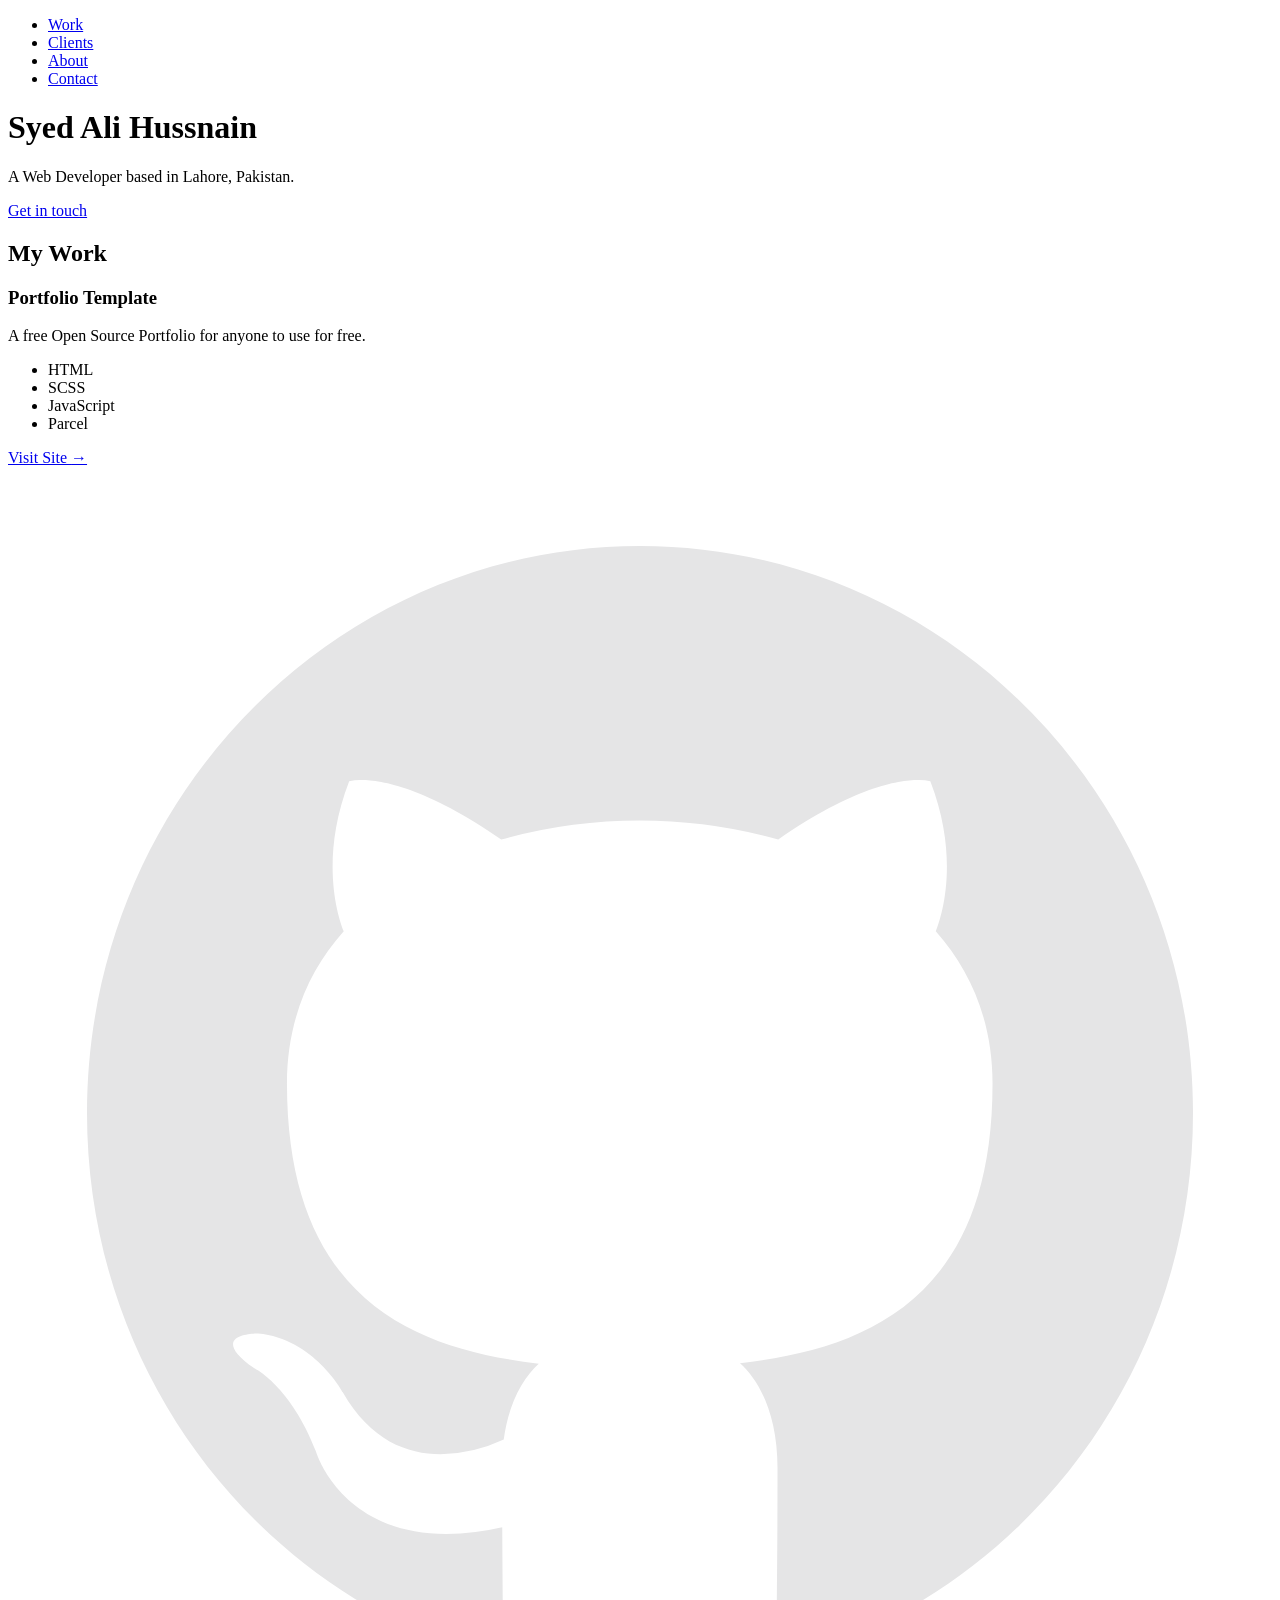
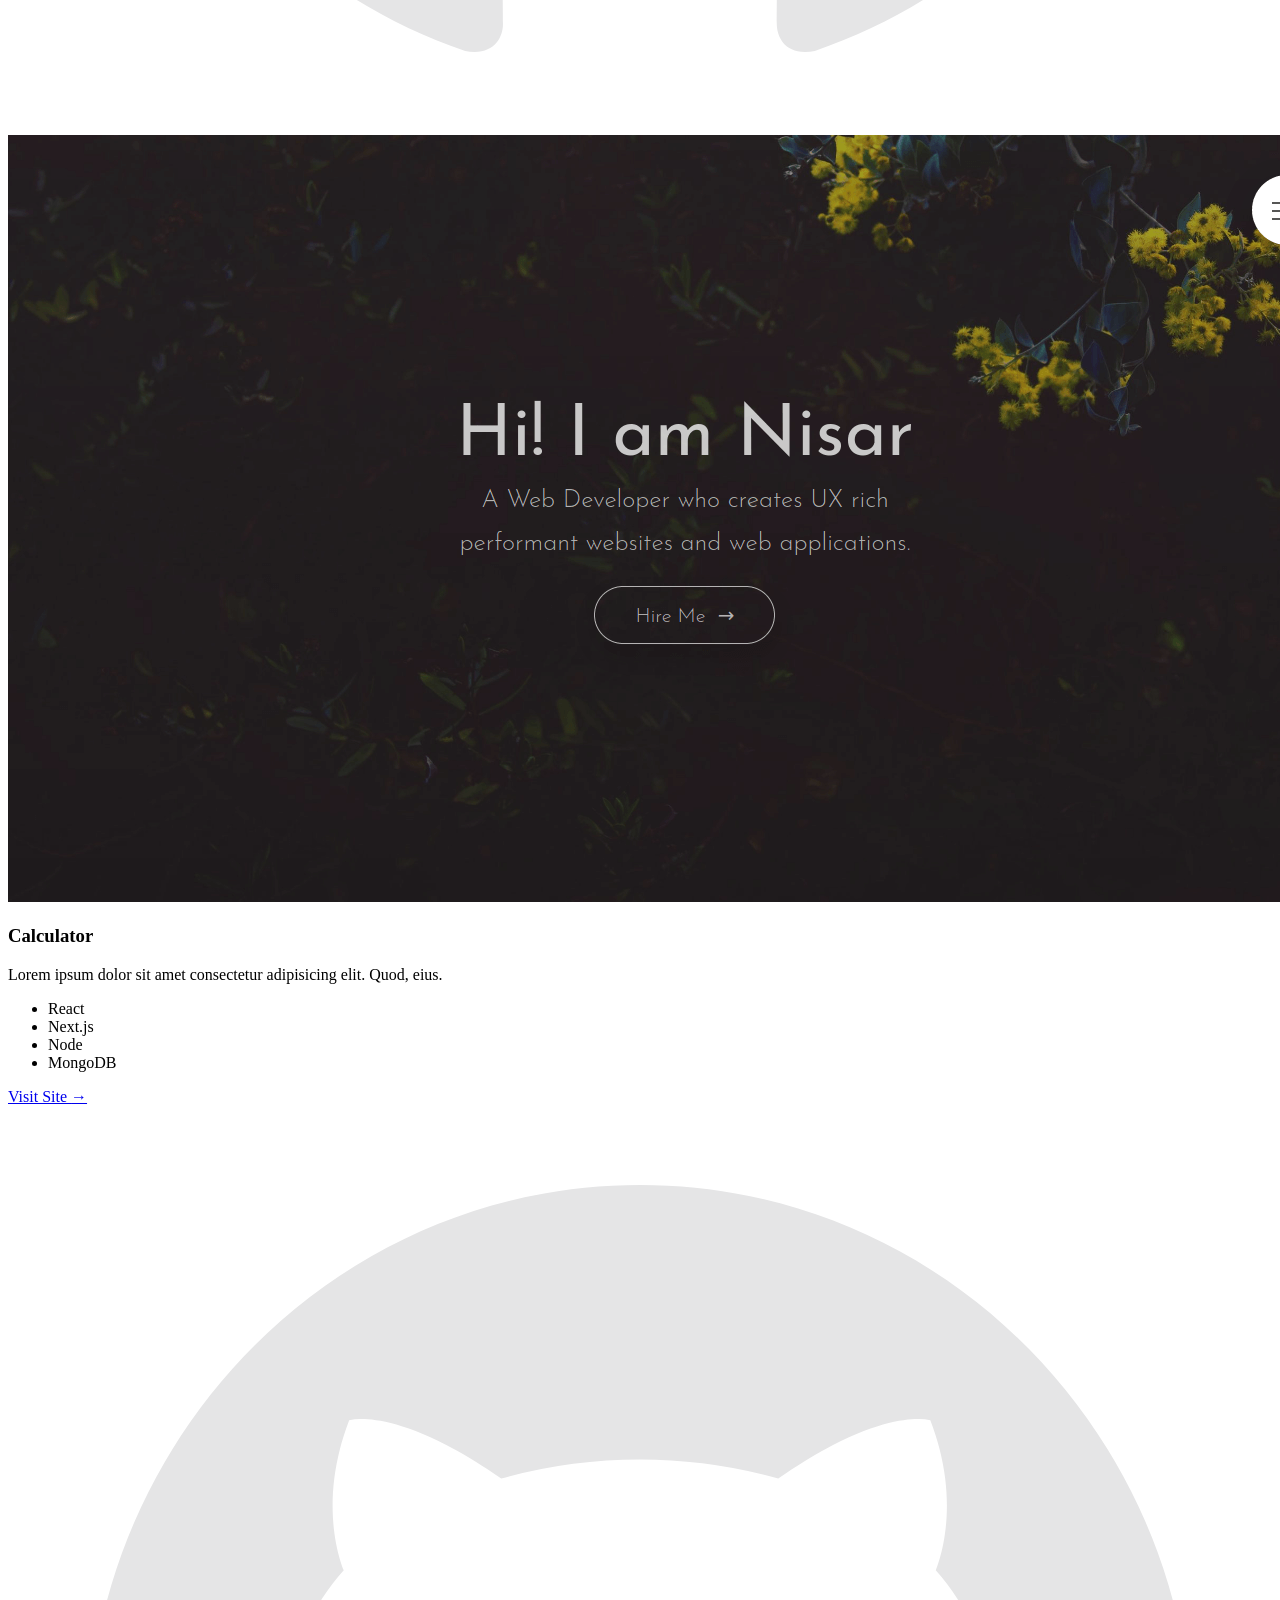
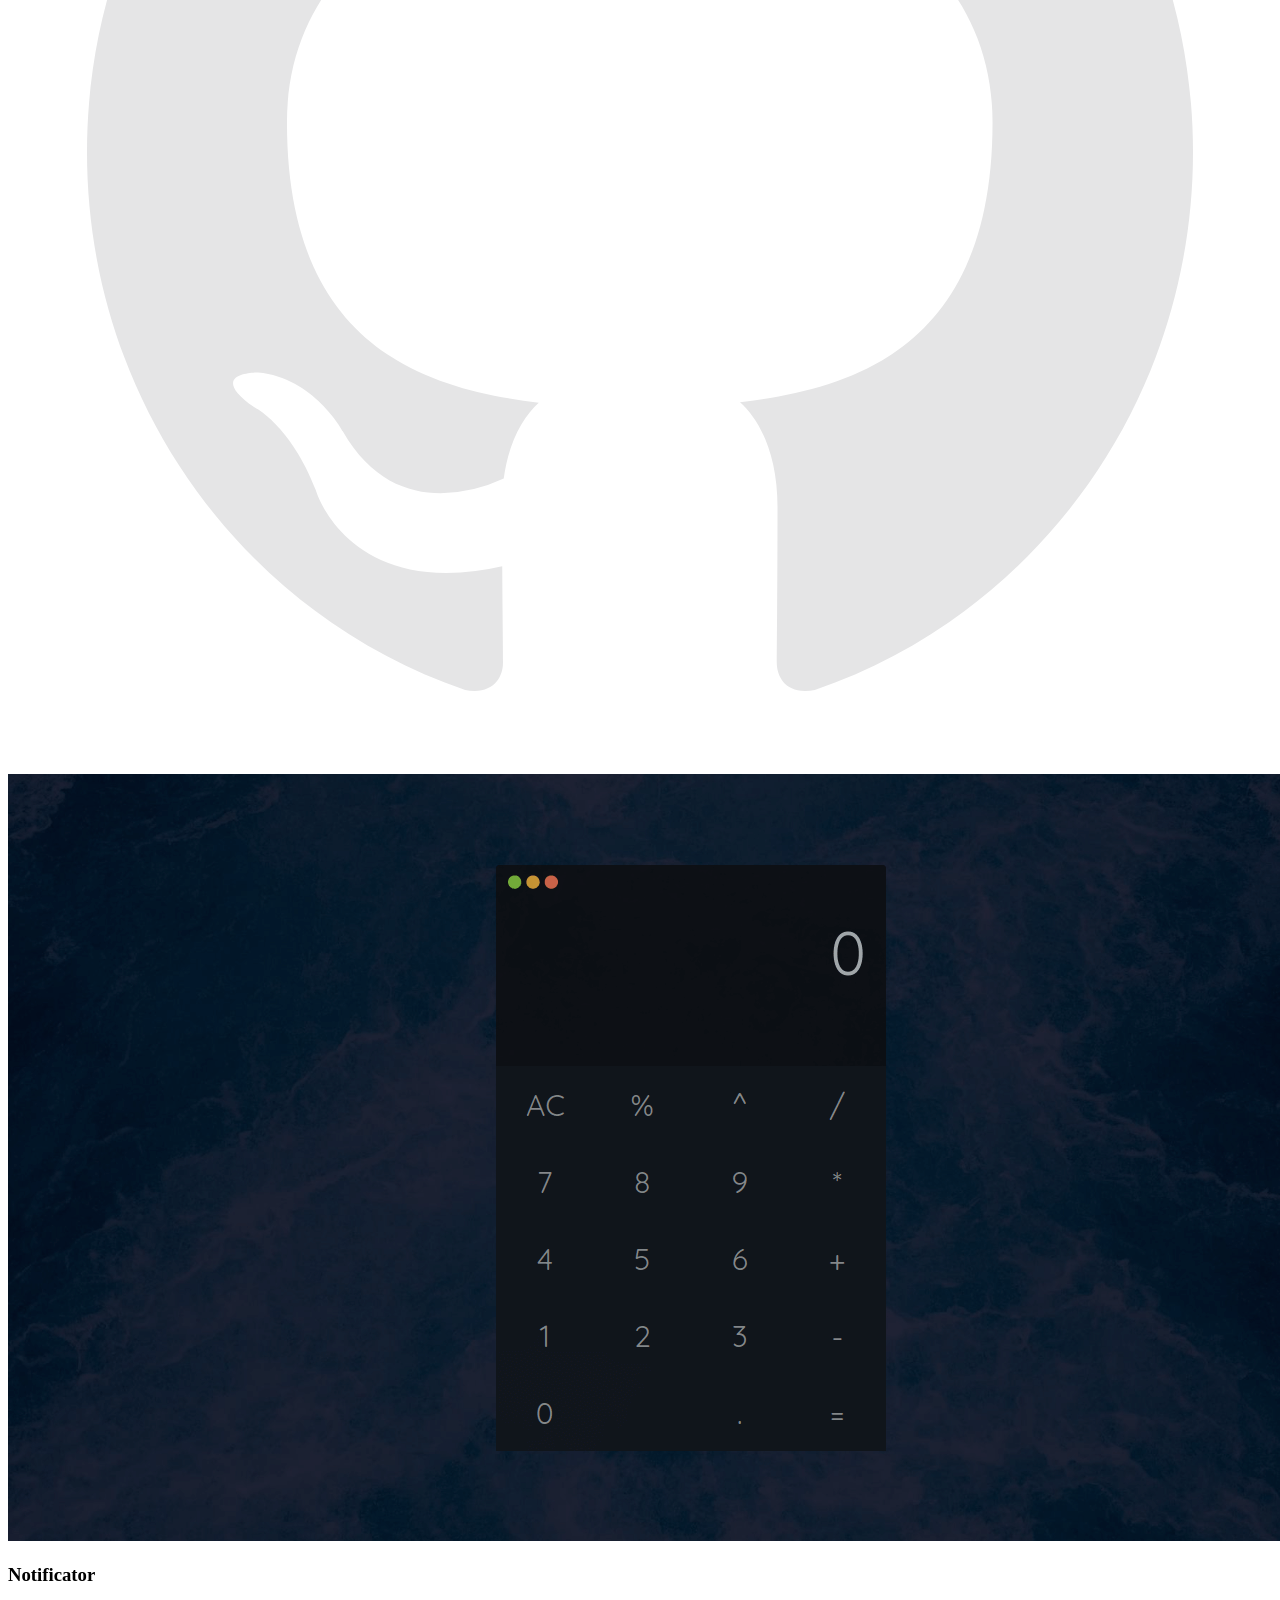
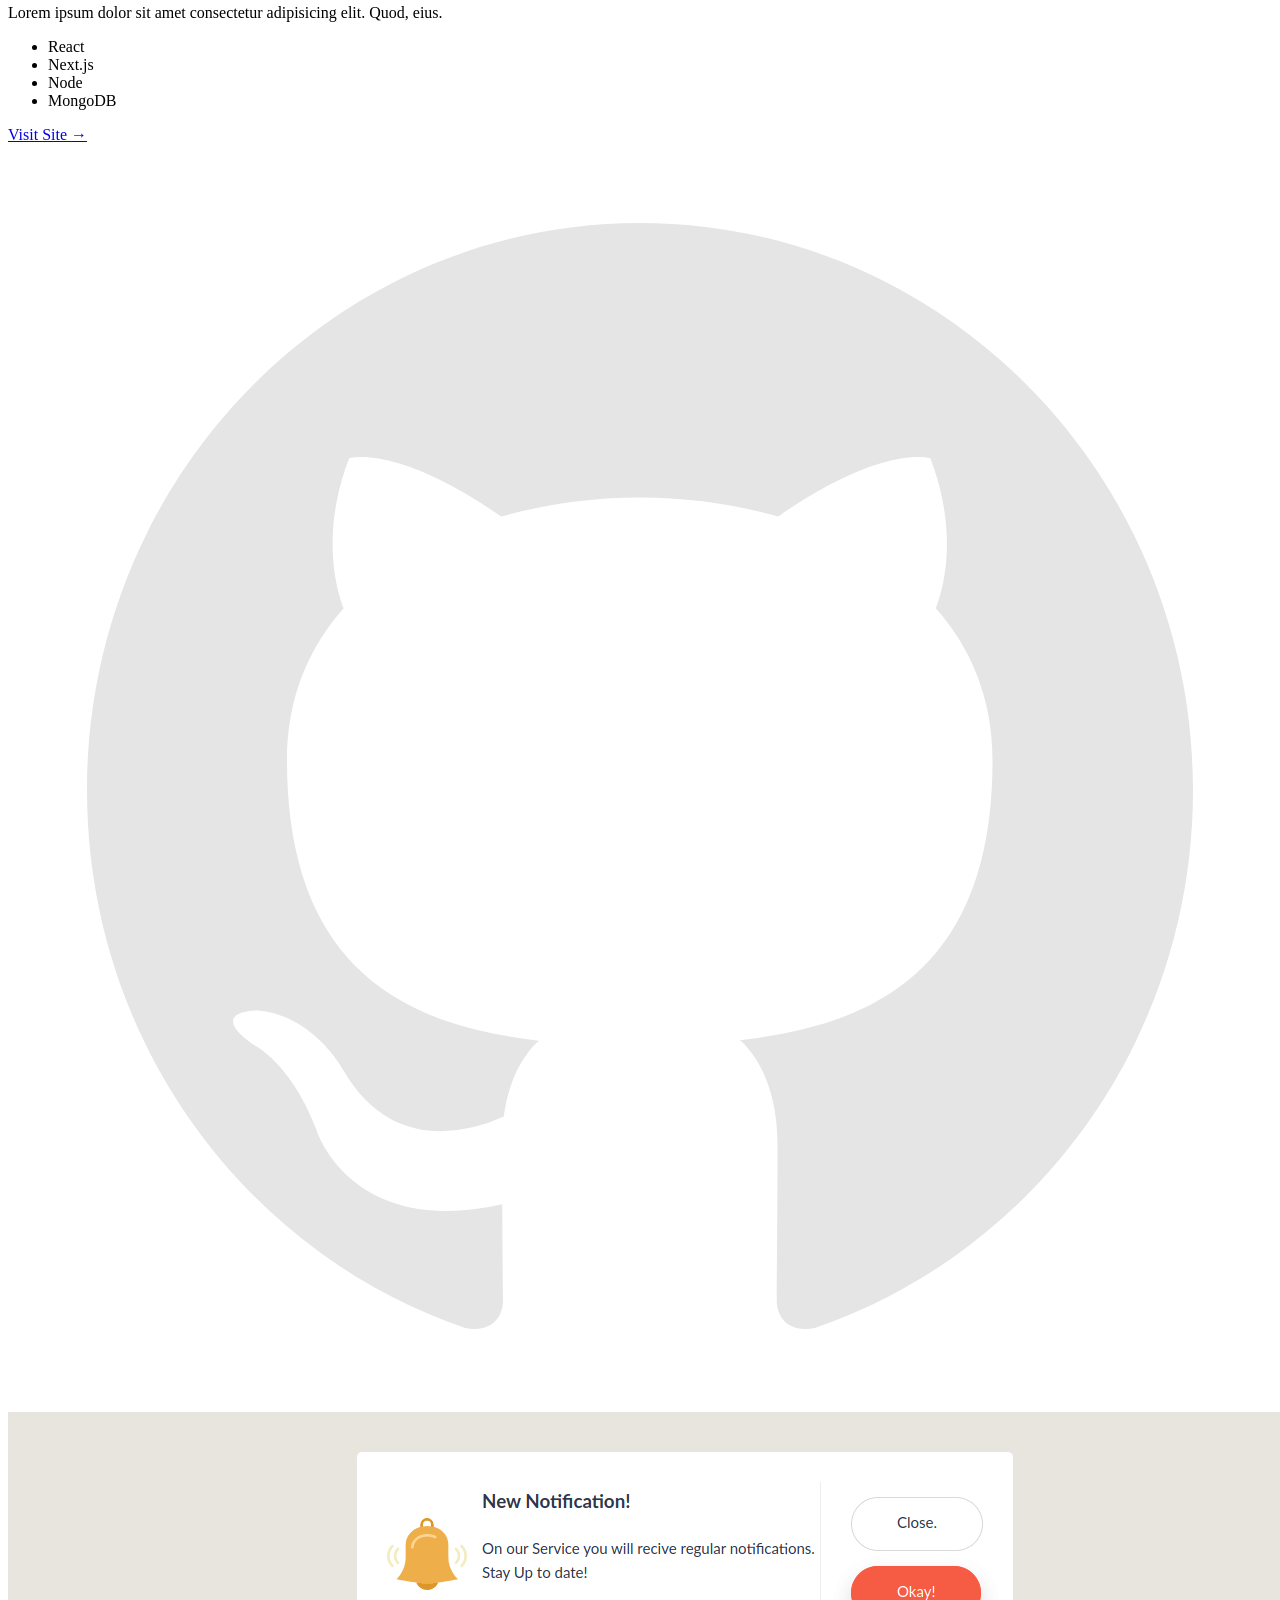
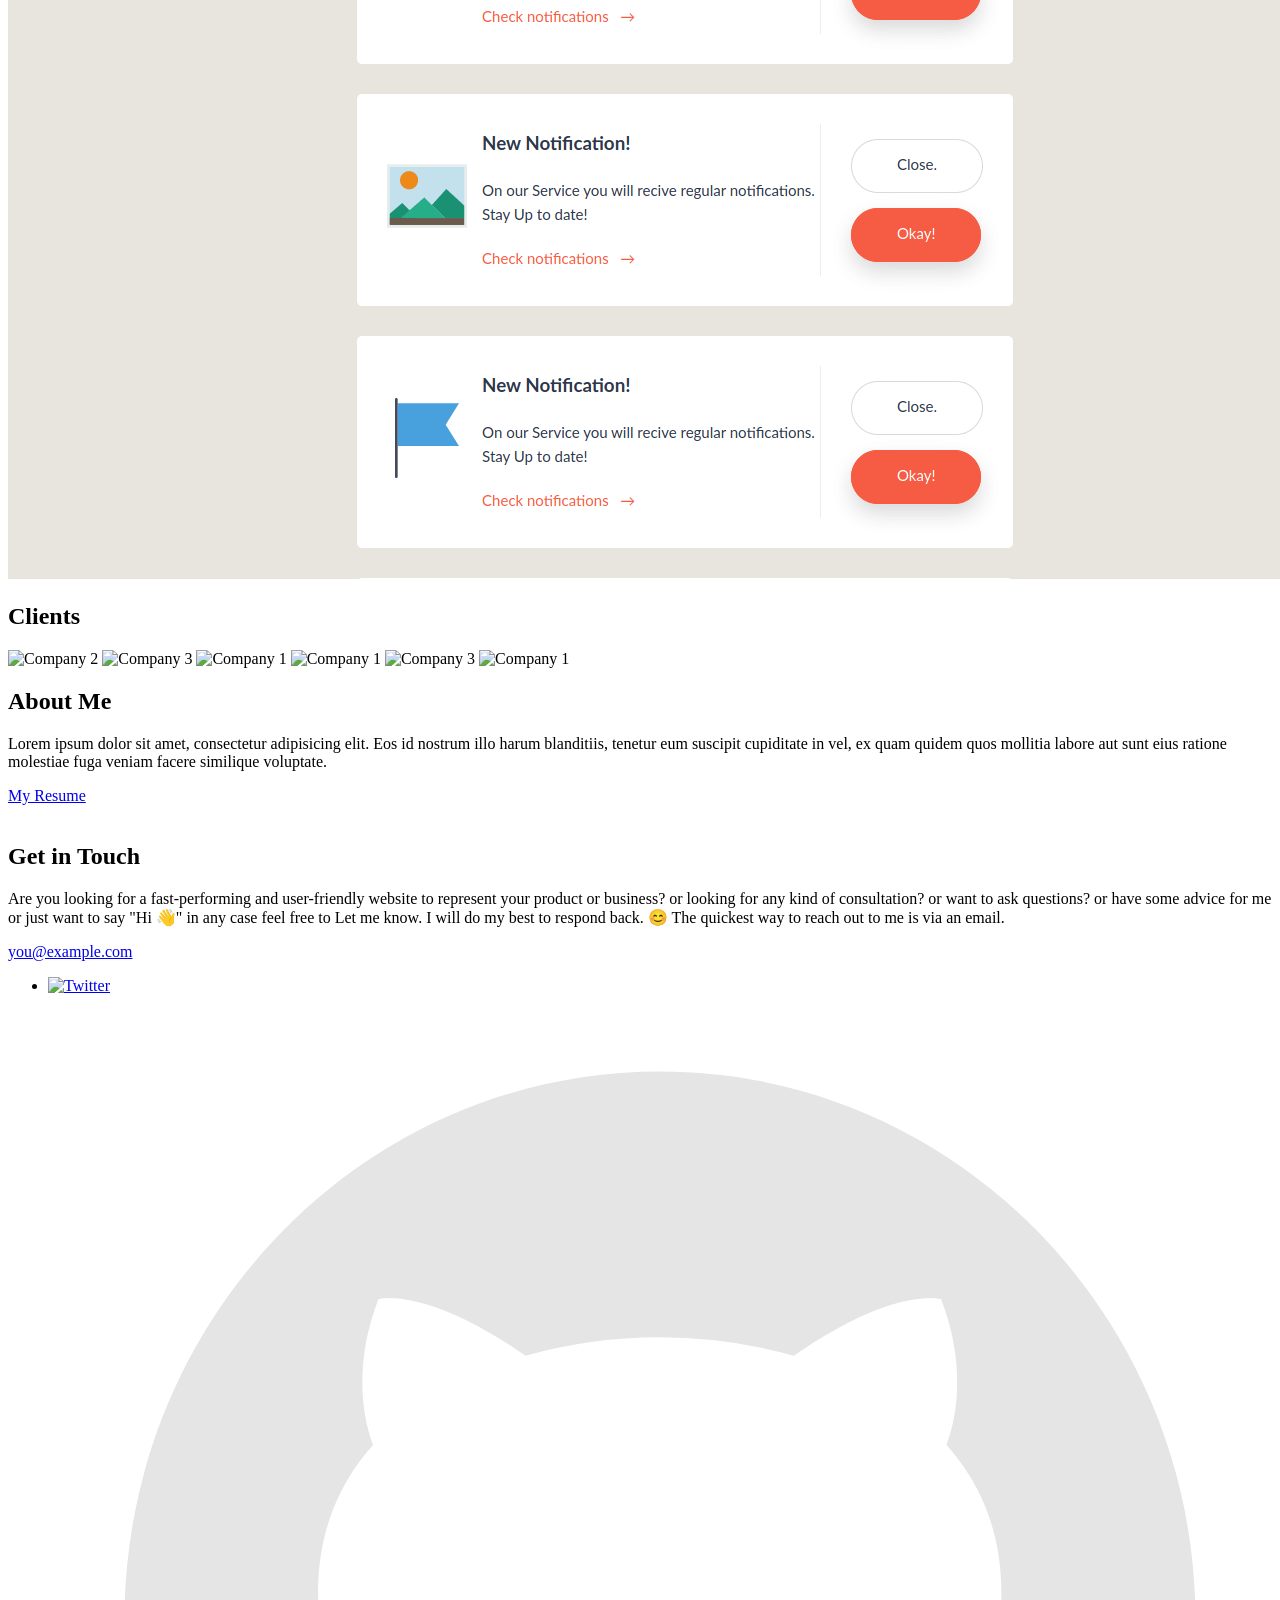
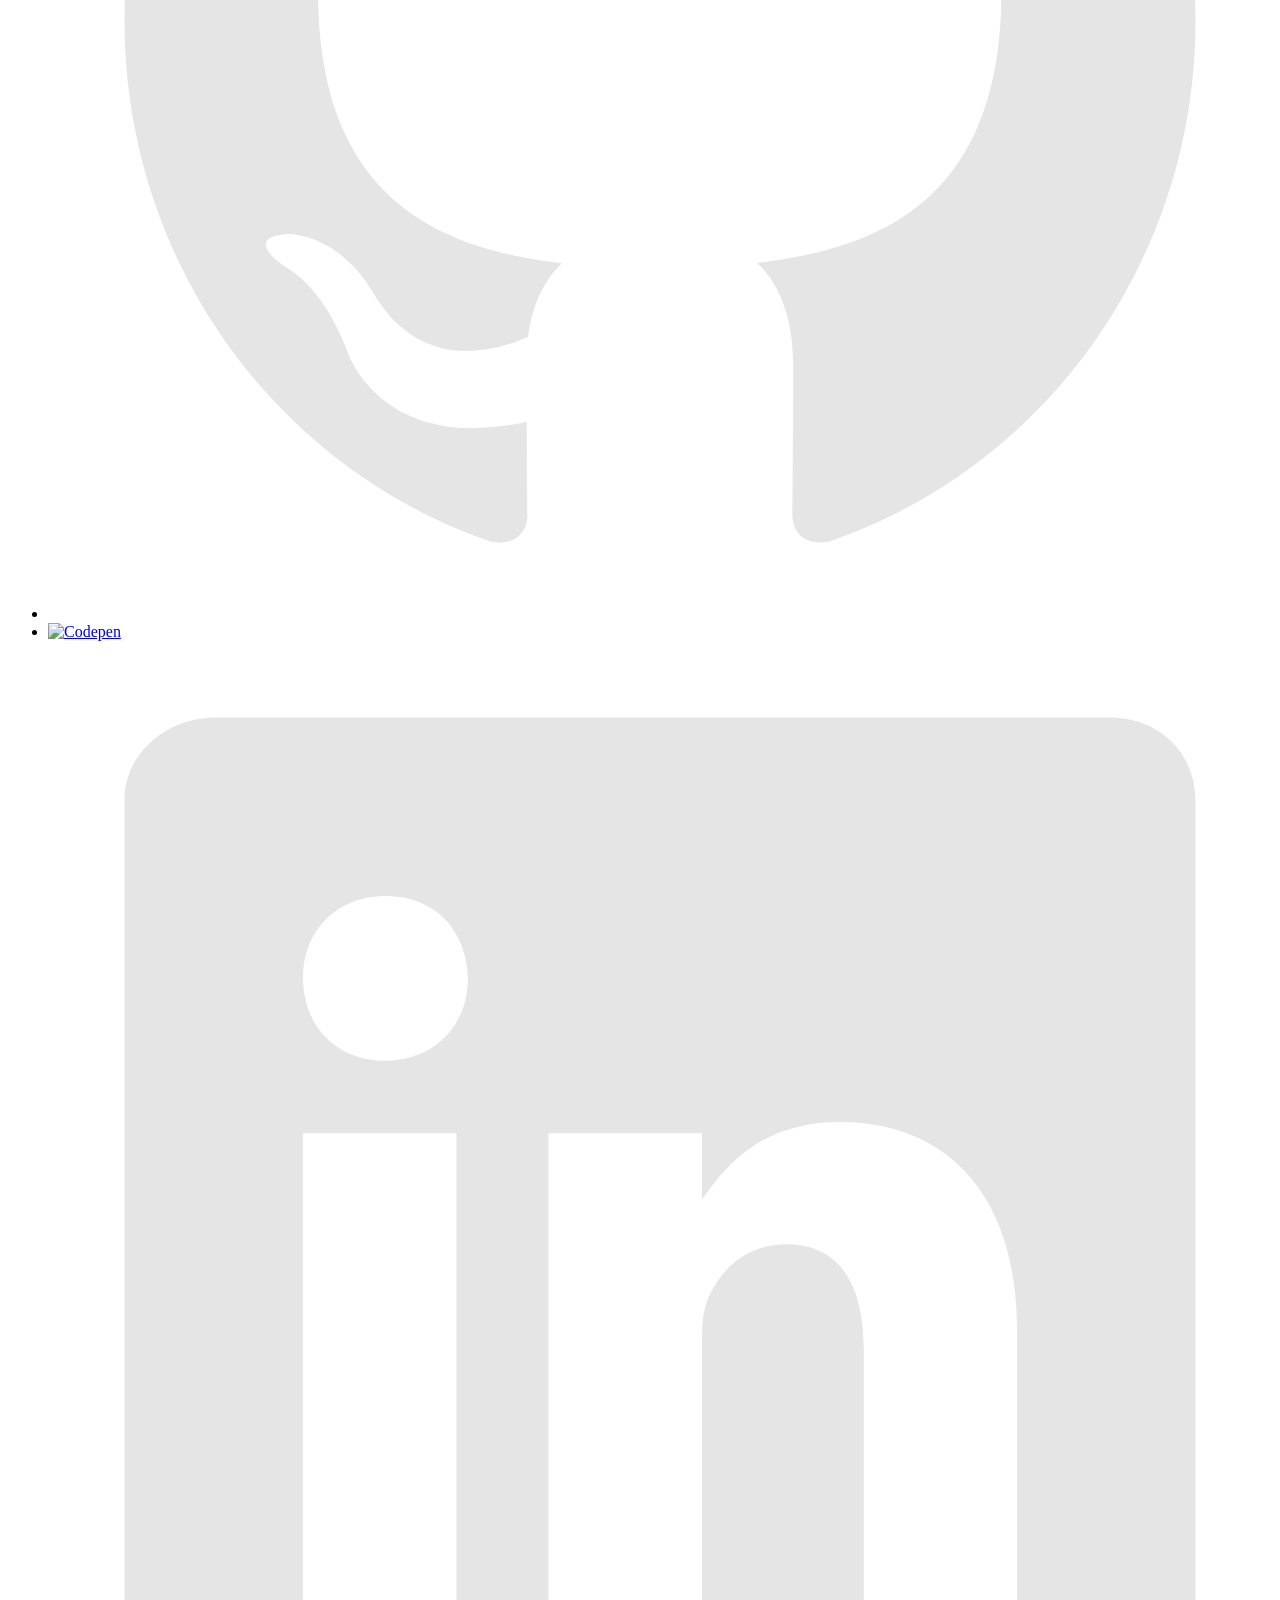
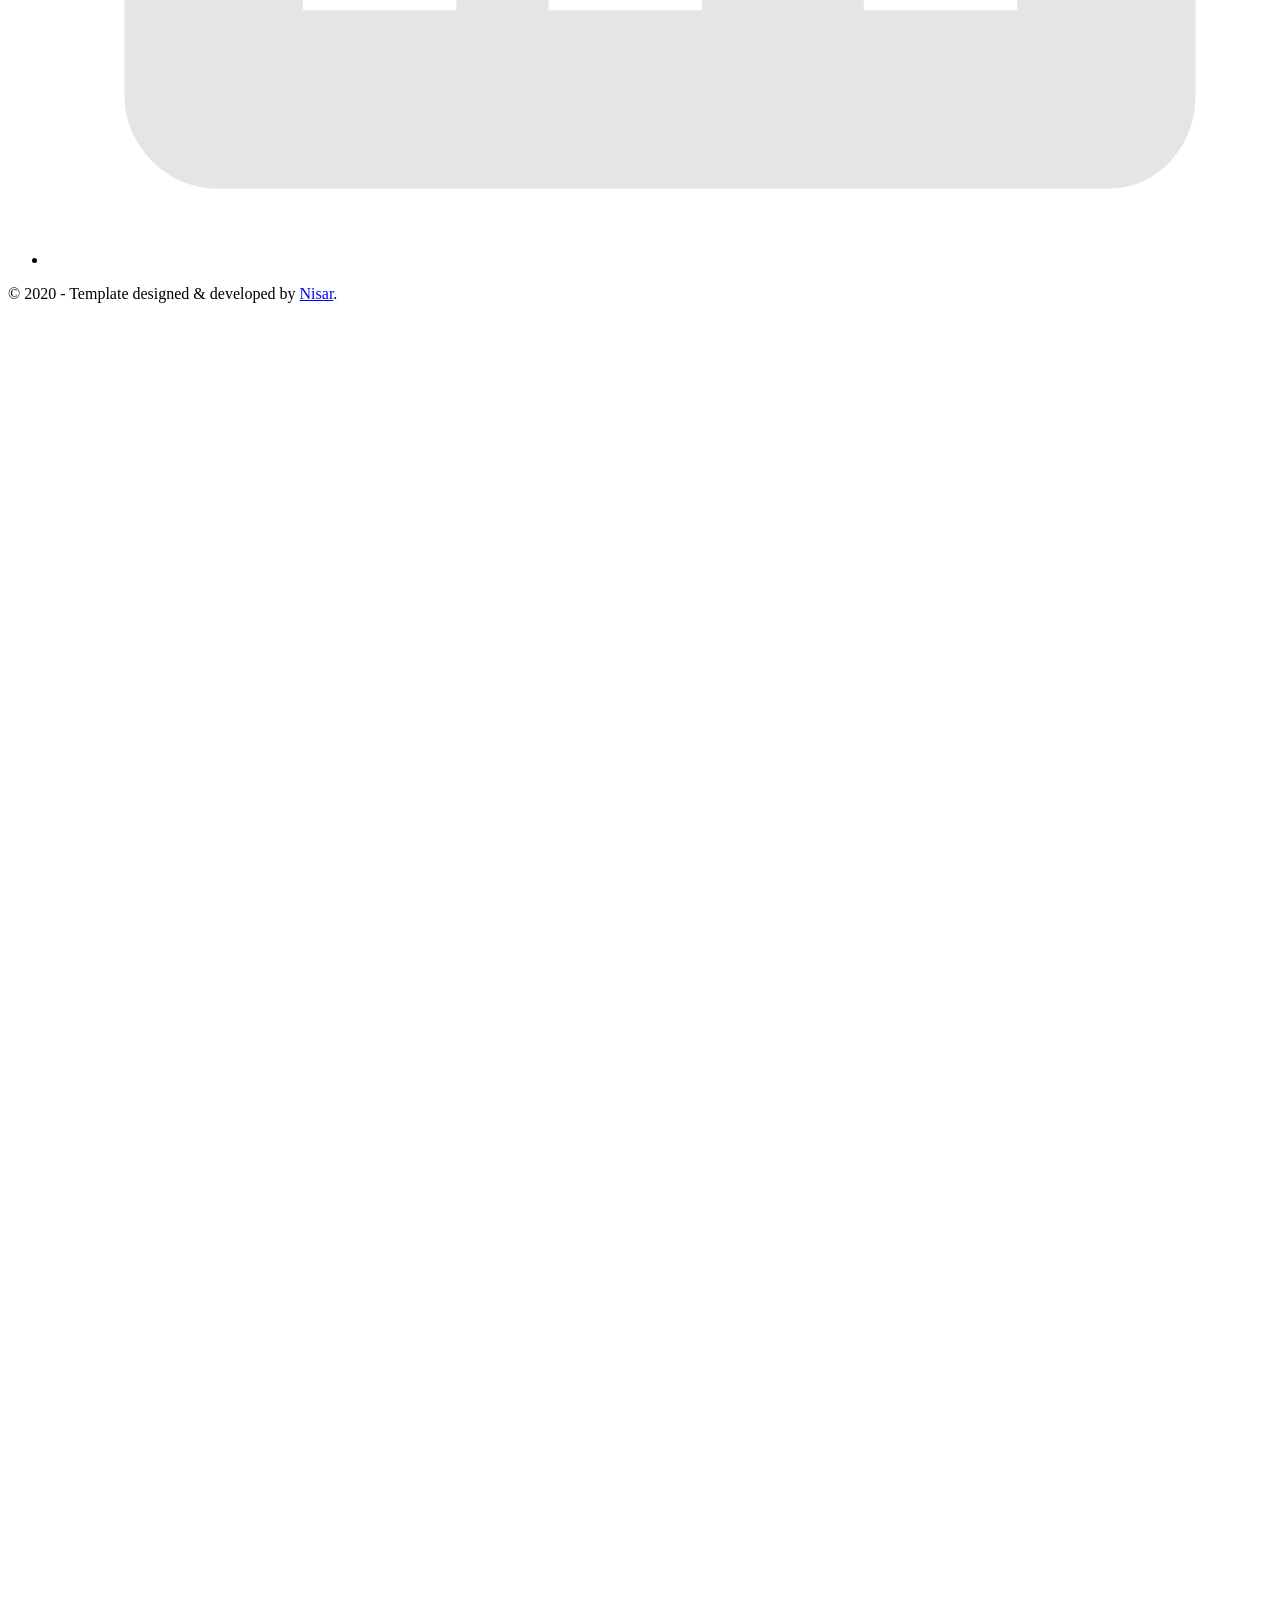
==== index.html @ 73d66eb3 "template" ====
<!-- 
  Hello 😊.

  This template is designed and developed by Nisar Hassan Naqvi
  for anyone to use for free or customize the way they like.

  Github Repo: https://github.com/nisarhassan12/portfolio-template/
  My Website: https://nisar.dev

  For business & inquires, contact me => syednisarhassan12@gmail.com
-->

<!--
  Follow the instructions written in comments to create your stunning portfolio
-->

<!DOCTYPE html>
<html lang="en">

<head>
  <meta charset="UTF-8" />
  <meta name="viewport" content="width=device-width, initial-scale=1.0" />
  <link rel="shortcut icon" type="image/png" href="./images/favicon.png" />

  <!-- Put your site title here -->
  <title>
    Syed Ali Hussnain | A Web Developer based in Lahore, Pakistan.
  </title>

  <meta name="description" content="Add small description of yourslef.">
  <!-- Add some coding keywords below, Ex: (React, CSS etc) -->
  <meta name="keywords" content="Put your name, skills and some coding keywords" />
  <link rel="stylesheet" href="index.css" />
</head>

<body>

  <!-- ***** Header ***** -->

  <header class="header" role="banner" id="top">
    <div class="row">
      <nav class="nav" role="navigation">
        <ul class="nav__items">
          <li class="nav__item"><a href="#work" class="nav__link">Work</a></li>
          <li class="nav__item"><a href="#clients" class="nav__link">Clients</a></li>
          <li class="nav__item">
            <a href="#about" class="nav__link">About</a>
          </li>
          <li class="nav__item">
            <a href="#contact" class="nav__link">Contact</a>
          </li>
        </ul>
      </nav>
    </div>
    <div class="header__text-box row">
      <div class="header__text">
        <h1 class="heading-primary">
          <!-- Replace the following name with your name -->
          <span>Syed Ali Hussnain</span>
        </h1>
        <!-- Put a small paragraph about yourself -->
        <p>A Web Developer based in Lahore, Pakistan.</p>
        <a href="#contact" class="btn btn--pink">Get in touch</a>
      </div>
    </div>
  </header>

  <main role="main">

    <!-- ***** Work ***** -->

    <section class="work" id="work">
      <div class="row">
        <h2>My Work</h2>
        <div class="work__boxes">

          <!-- Each div with the work__box class is a project. -->

          <div class="work__box">
            <div class="work__text">
              <h3>Portfolio Template</h3>
              <p>
                A free Open Source Portfolio for anyone to use for free.
              </p>
              <ul class="work__list">
                <li>HTML</li>
                <li>SCSS</li>
                <li>JavaScript</li>
                <li>Parcel</li>
              </ul>

              <div class="work__links">
                <a href="https://nisar.surge.sh" target="_blank" class="link__text">
                  Visit Site <span>&rarr;</span>
                </a>
                <a href="https://github.com/nisarhassan12/portfolio" title="View Source Code" target="_blank">
                  <img src="./images/github.svg" class="work__code" alt="GitHub">
                </a>
              </div>
            </div>
            <div class="work__image-box">
              <img src="./images/project-1.png" class="work__image" alt="Project 1" />
            </div>
          </div>

          <div class="work__box">
            <div class="work__text">
              <h3>Calculator</h3>
              <p>
                Lorem ipsum dolor sit amet consectetur adipisicing elit. Quod,
                eius.
              </p>
              <ul class="work__list">
                <li>React</li>
                <li>Next.js</li>
                <li>Node</li>
                <li>MongoDB</li>
              </ul>

              <div class="work__links">
                <a href="#" class="link__text">
                  Visit Site <span>&rarr;</span>
                </a>
                <a href="#">
                  <img src="./images/github.svg" class="work__code" title="View Source Code" alt="GitHub">
                </a>
              </div>
            </div>
            <div class="work__image-box">
              <img src="./images/project-2.png" class="work__image" alt="Project 1" />
            </div>
          </div>

          <div class="work__box">
            <div class="work__text">
              <h3>Notificator</h3>
              <p>
                Lorem ipsum dolor sit amet consectetur adipisicing elit. Quod,
                eius.
              </p>
              <ul class="work__list">
                <li>React</li>
                <li>Next.js</li>
                <li>Node</li>
                <li>MongoDB</li>
              </ul>

              <div class="work__links">
                <a href="#" class="link__text">
                  Visit Site <span>&rarr;</span>
                </a>
                <a href="#">
                  <img src="./images/github.svg" class="work__code" title="View Source Code" alt="GitHub">
                </a>
              </div>
            </div>
            <div class="work__image-box">
              <img src="./images/project-3.png" class="work__image" alt="Project 3" />
            </div>
          </div>
        </div>
      </div>
    </section>

    <!-- ***** Clients ***** -->

    <section class="client" id="clients">
      <div class="row">
        <h2>Clients</h2>
        <div class="client__logos">
          <!-- Add logos of the clients or companies you'have worked with. -->
          <img src="./images/ronjones.png" class="client__logo" alt="Company 2" />
          <img src="./images/goldengrid.png" class="client__logo" alt="Company 3" />
          <img src="./images/bullseye.png" class="client__logo" alt="Company 1" />
          <img src="./images/mighty-furnitures.png" class="client__logo" alt="Company 1" />
          <img src="./images/fastlane.png" class="client__logo" alt="Company 3" />
          <img src="./images/chippy.png" class="client__logo" alt="Company 1" />
        </div>
      </div>
    </section>

    <!-- ***** About ***** -->

    <section class="about" id="about">
      <div class="row">
        <h2>About Me</h2>
        <div class="about__content">
          <div class="about__text">
            <!-- Replace the below paragraph with info about yourself -->
            <p>
              Lorem ipsum dolor sit amet, consectetur adipisicing elit. Eos id
              nostrum illo harum blanditiis, tenetur eum suscipit cupiditate
              in vel, ex quam quidem quos mollitia labore aut sunt eius
              ratione molestiae fuga veniam facere similique voluptate.
            </p>
            <!-- Provide a link to your resume -->
            <a href="#" class="btn">My Resume</a>
          </div>

          <div class="about__photo-container">
            <!-- Add a nice photo of yourself -->
            <img class="about__photo" src="./images/syed-ali-hussnain.jpg" alt="" />
          </div>
        </div>
      </div>
    </section>
  </main>

  <!-- ***** Contact ***** -->

  <section class="contact" id="contact">
    <div class="row">
      <h2>Get in Touch</h2>
      <div class="contact__info">
        <p>
          Are you looking for a fast-performing and user-friendly website to
          represent your product or business? or looking for any kind of
          consultation? or want to ask questions? or have some advice for me
          or just want to say "Hi 👋" in any case feel free to Let me know. I
          will do my best to respond back. 😊 The quickest way to reach out to
          me is via an email.
        </p>
        <!-- Replace the email with yours -->
        <a href="mailto:you@example.com" class="btn">you@example.com</a>
      </div>
    </div>
  </section>

  <!-- ***** Footer ***** -->

  <footer role="contentinfo" class="footer">
    <div class="row">
      <!-- Update the links to point to your accounts -->
      <ul class="footer__social-links">
        <li class="footer__social-link-item">
          <a href="https://twitter.com/nisarhassan12/" title="Link to Twitter Profile">
            <img src="./images/twitter.svg" class="footer__social-image" alt="Twitter">
          </a>
        </li>
        <li class="footer__social-link-item">
          <a href="https://github.com/nisarhassan12/" title="Link to Github Profile">
            <img src="./images/github.svg" class="footer__social-image" alt="Github">
          </a>
        </li>
        <li class="footer__social-link-item">
          <a href="https://codepen.io/nisar_hassan" title="Link to Codepen Profile">
            <img src="./images/codepen.svg" class="footer__social-image" alt="Codepen">
          </a>
        </li>
        <li class="footer__social-link-item">
          <a href=https://www.linkedin.com/in/nisar-hassan-naqvi-413466199/">
            <img src="./images/linkedin.svg" title="Link to Linkedin Profile" class="footer__social-image" alt="Linkedin">
          </a>
        </li>
      </ul>

      <!-- If you give me some credit by keeping the below paragraph, will be huge for me 😊 Thanks. -->
      <p>
        &copy; 2020 - Template designed & developed by <a href="https://nisar.dev" class="link">Nisar</a>.
      </p>
      <div class="footer__github-buttons">
        <iframe
          src="https://ghbtns.com/github-btn.html?user=nisarhassan12&repo=portfolio-template&type=watch&count=true"
          frameborder="0" scrolling="0" width="170" height="20" title="Watch Portfolio Template on GitHub">
        </iframe>
      </div>
    </div>
  </footer>

  <a href="#top" class="back-to-top" title="Back to Top">
    <img src="./images/arrow-up.svg" alt="Back to Top" class="back-to-top__image"/>
  </a>
  <script src="./index.js"></script>
</body>

</html>
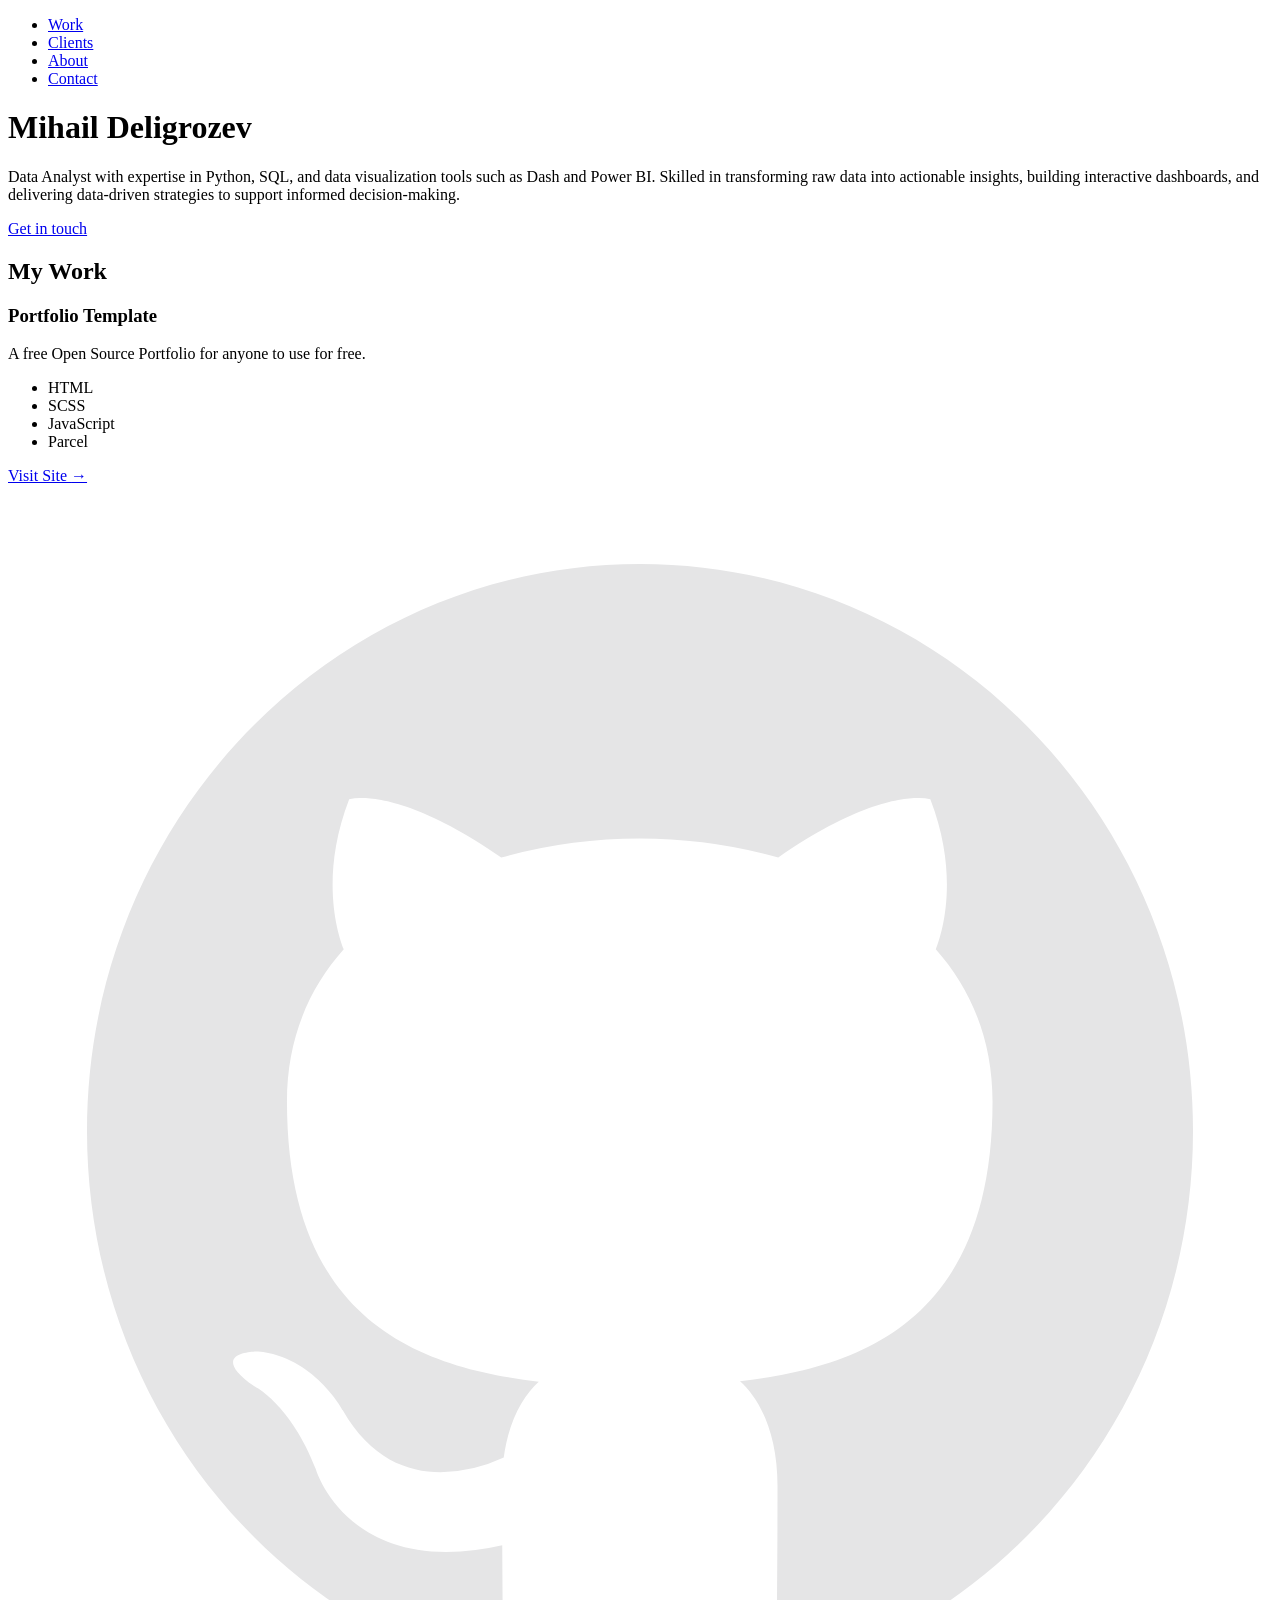
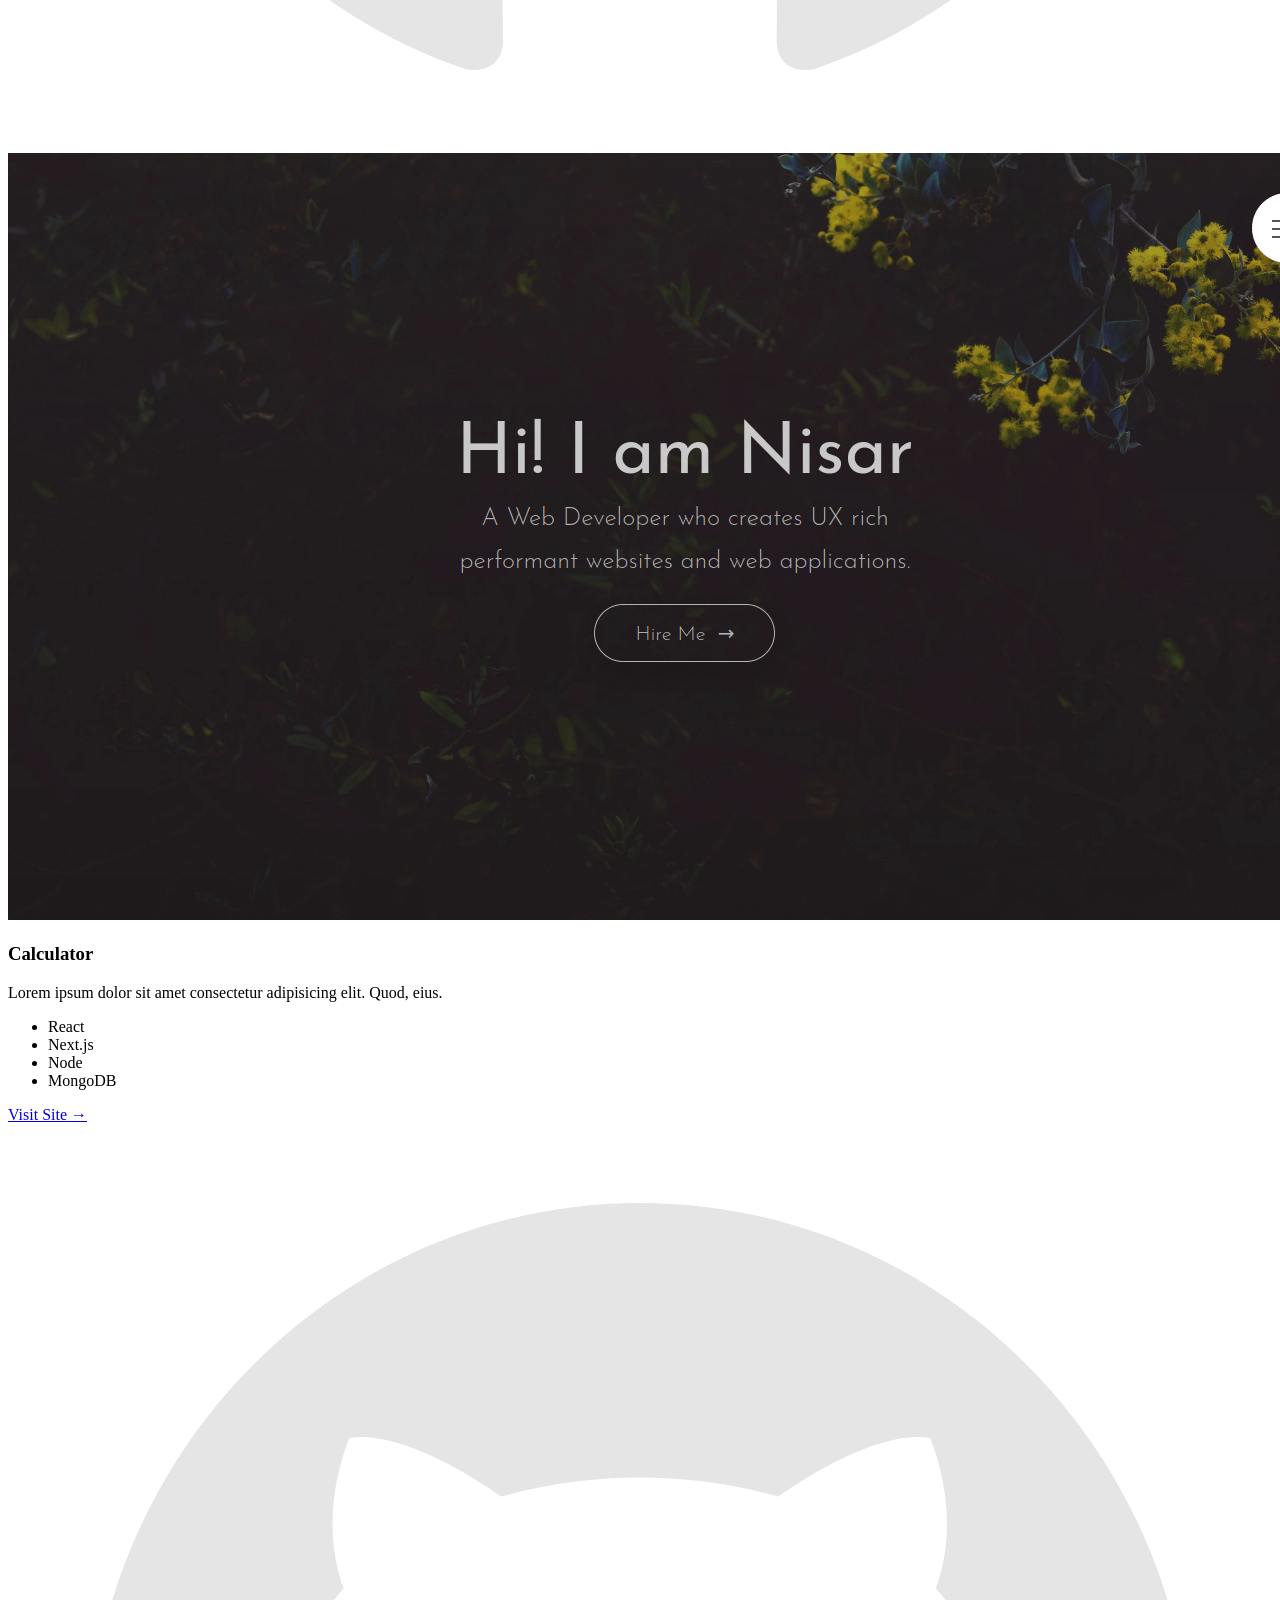
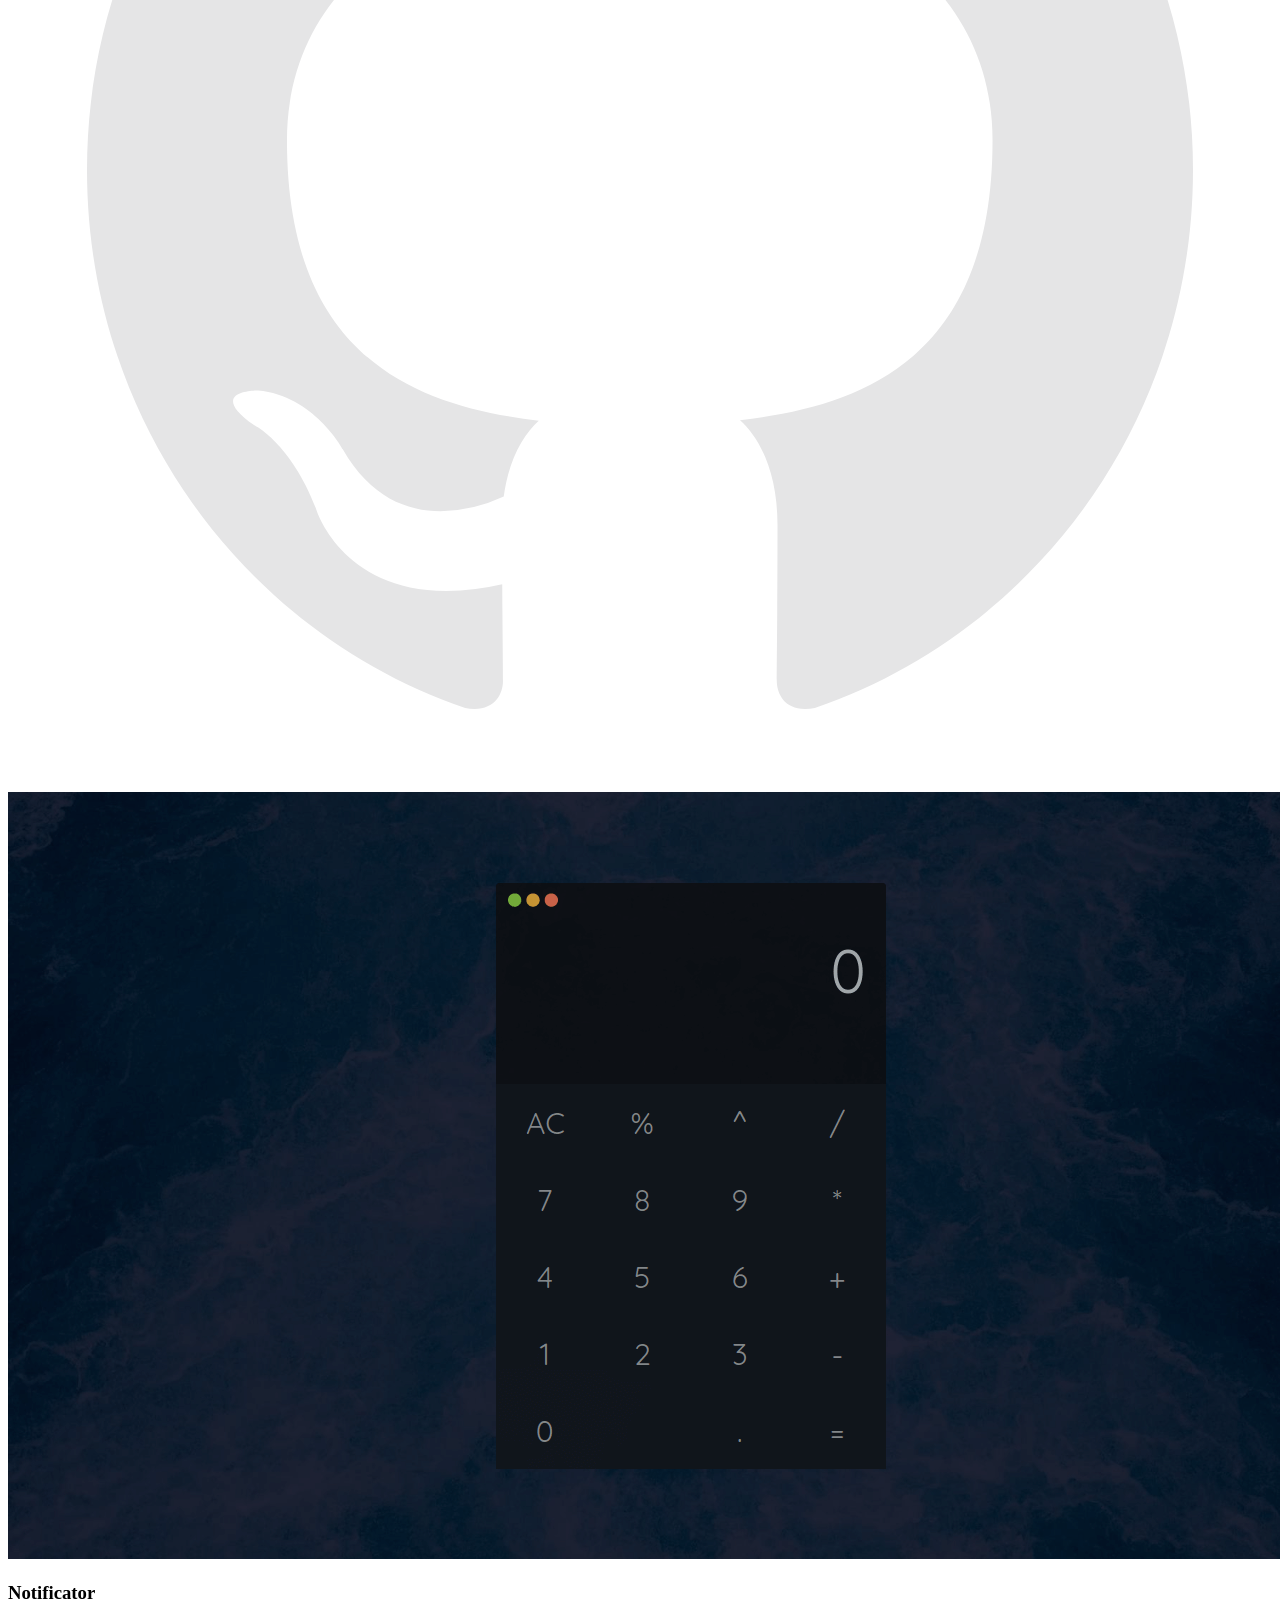
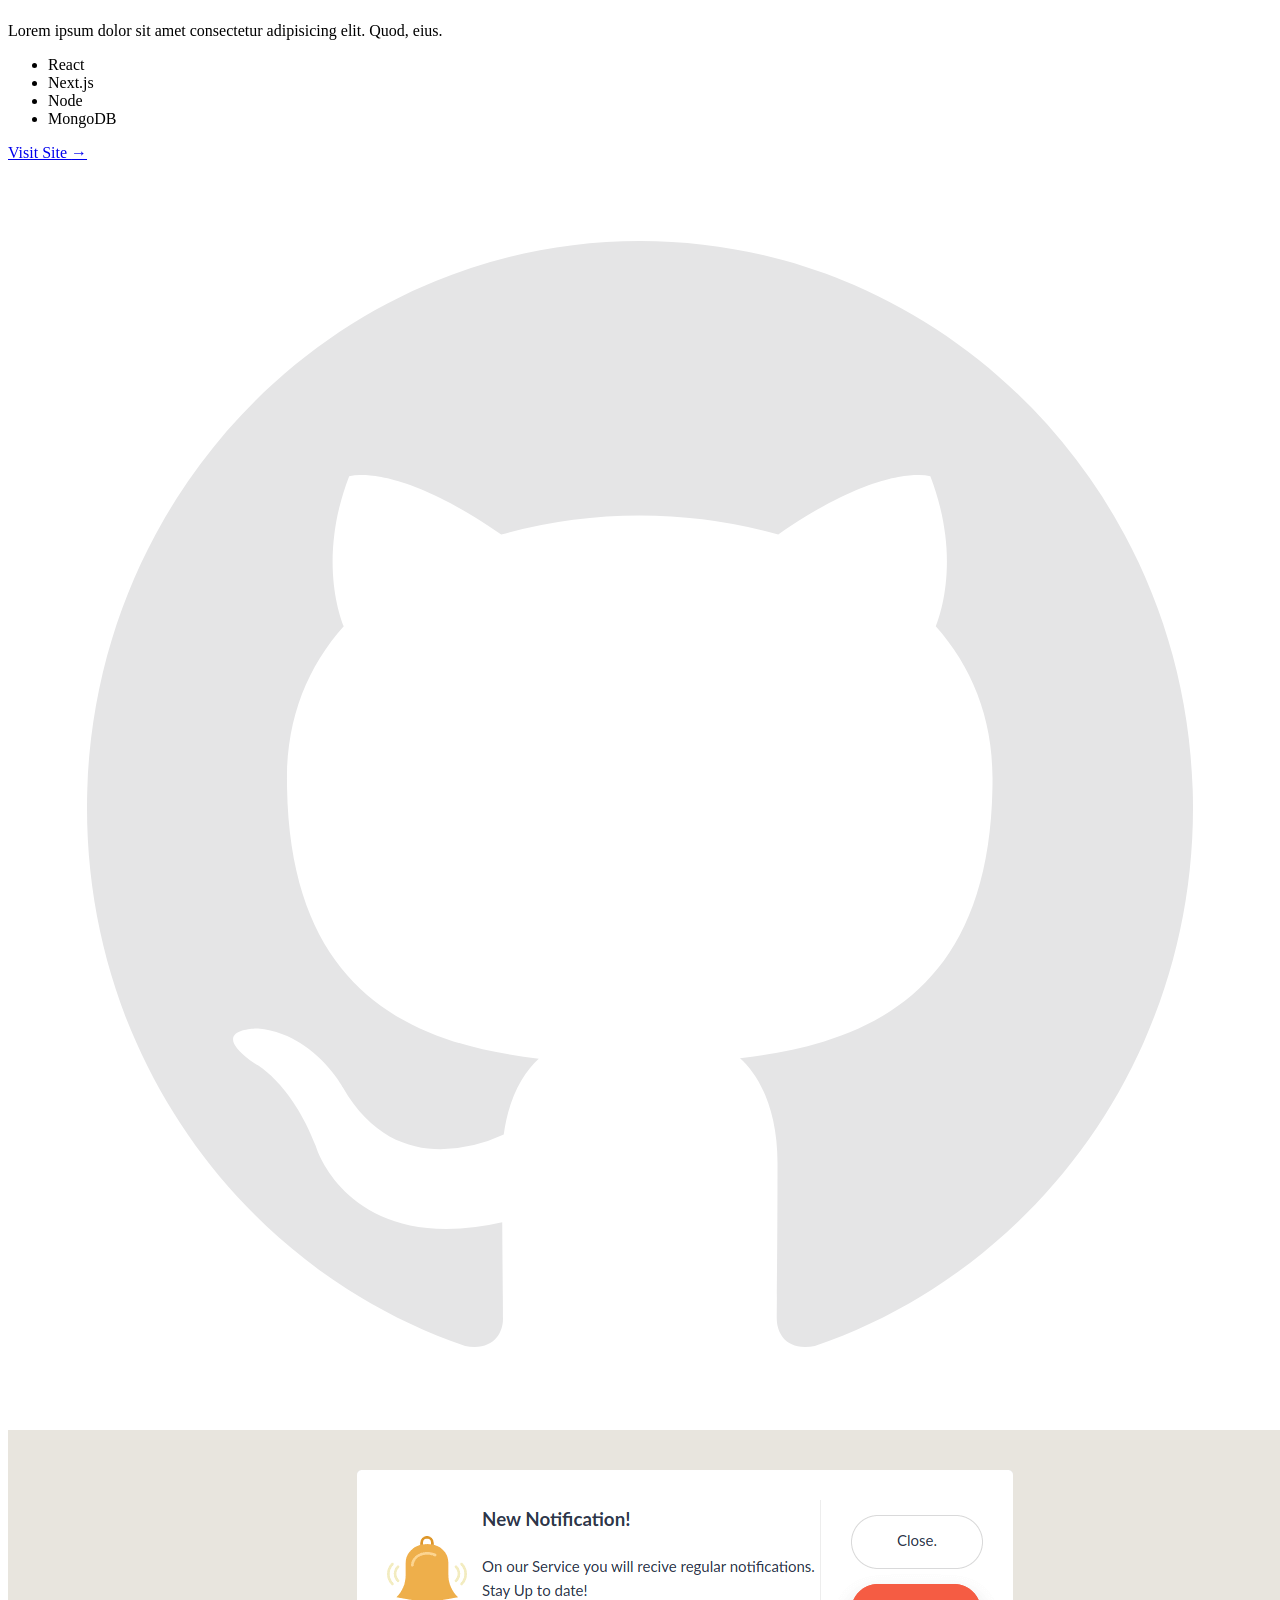
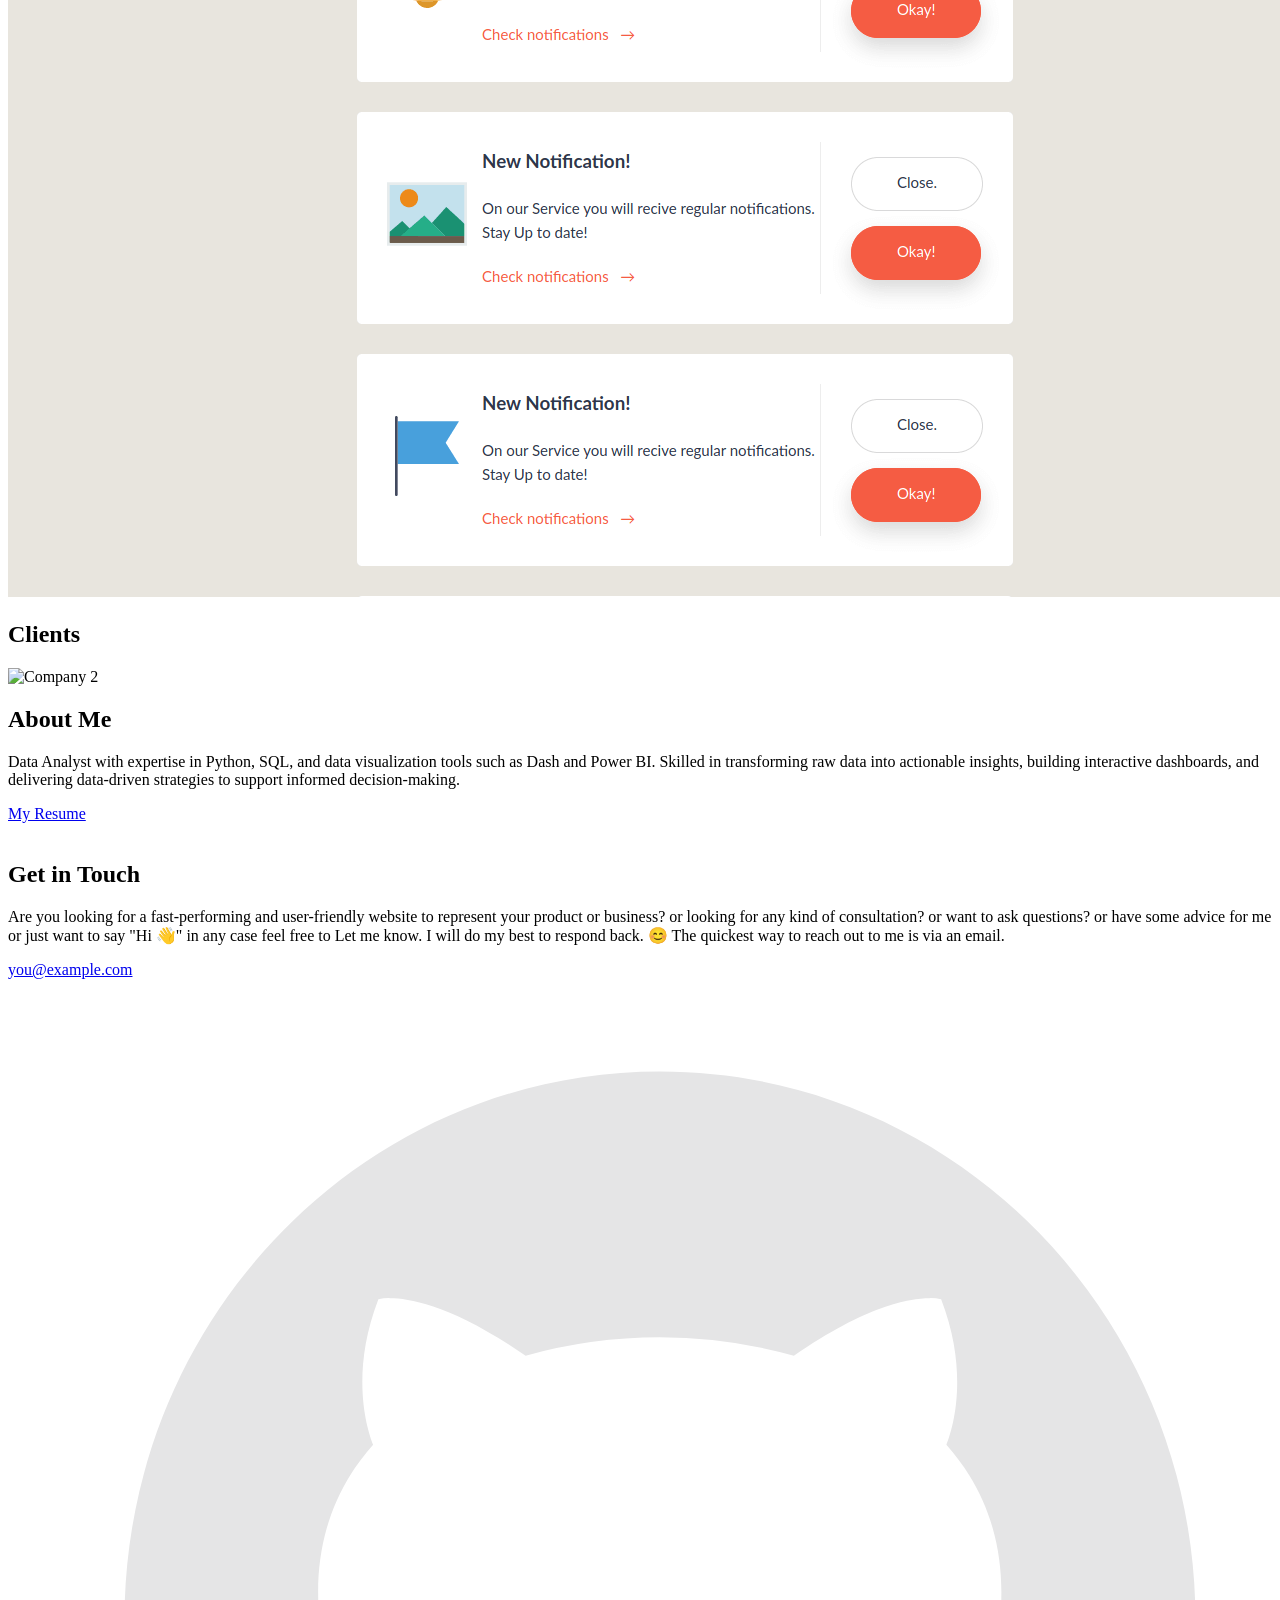
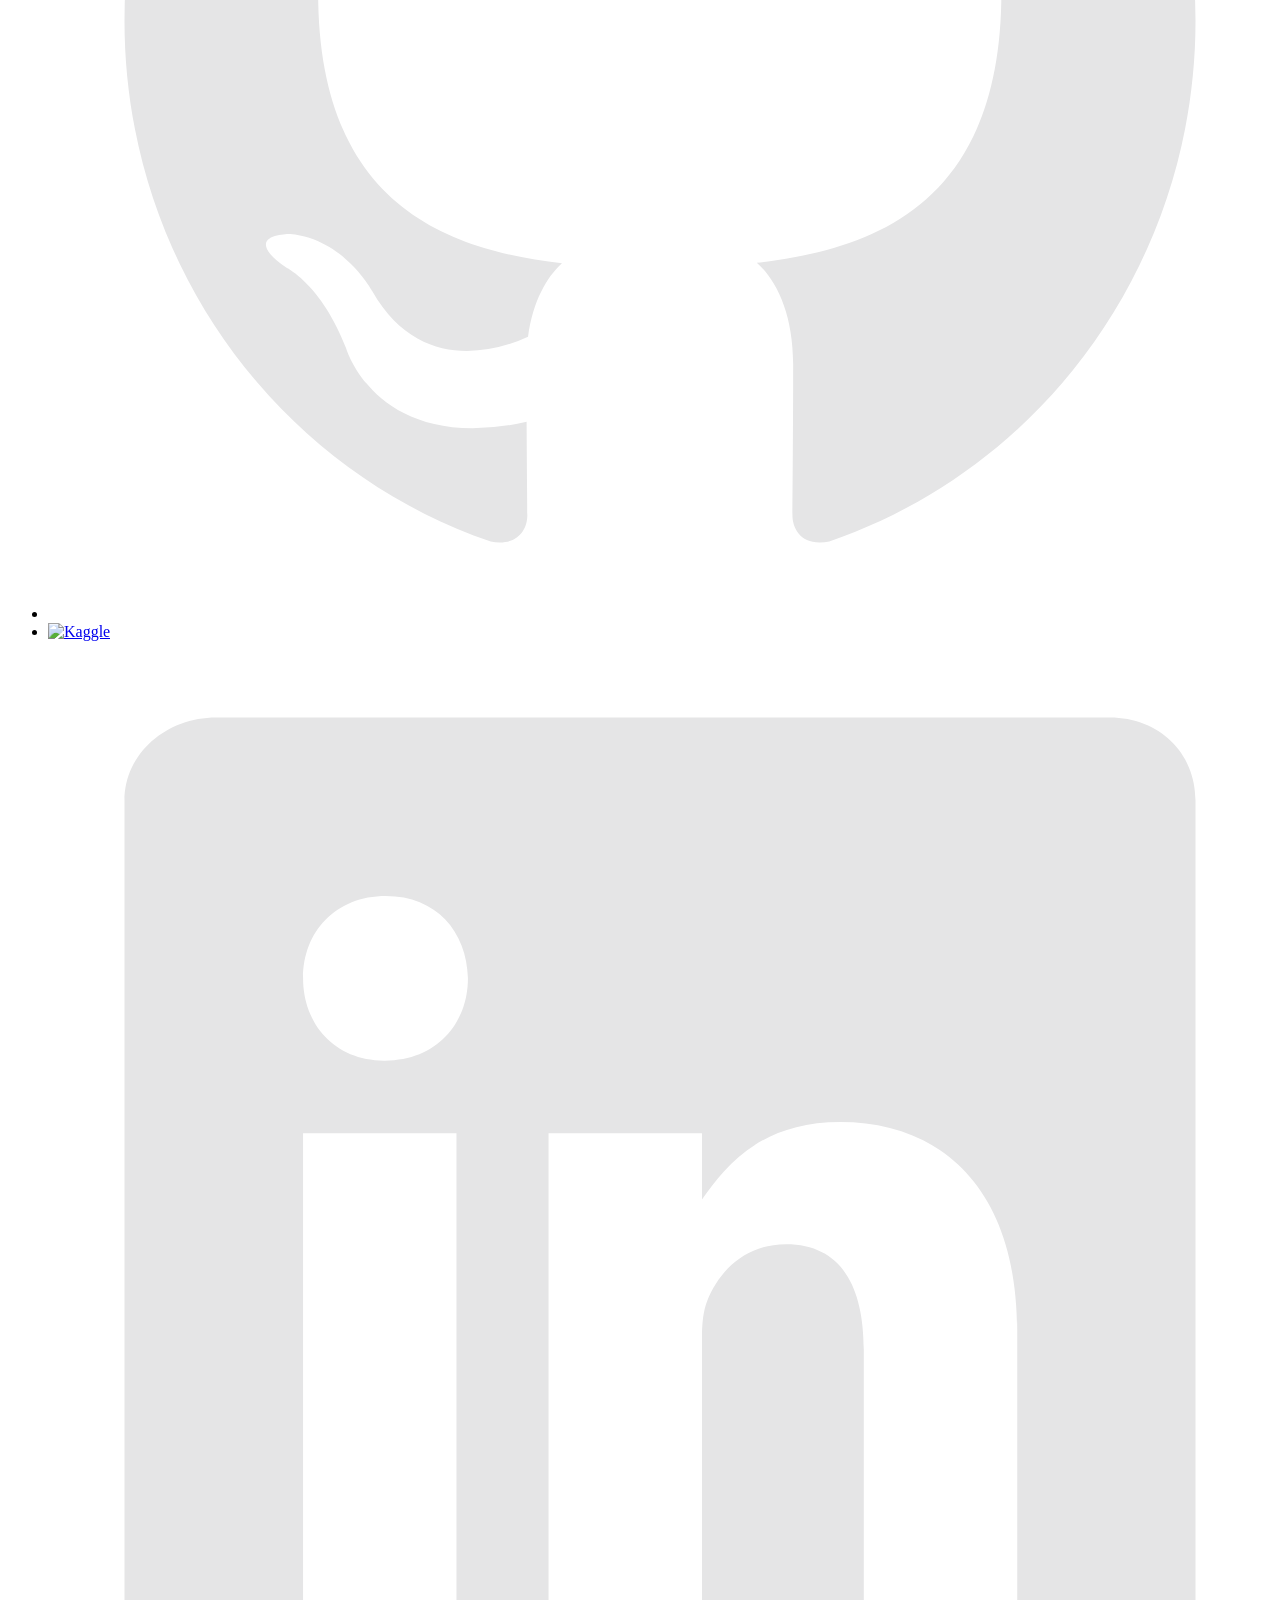
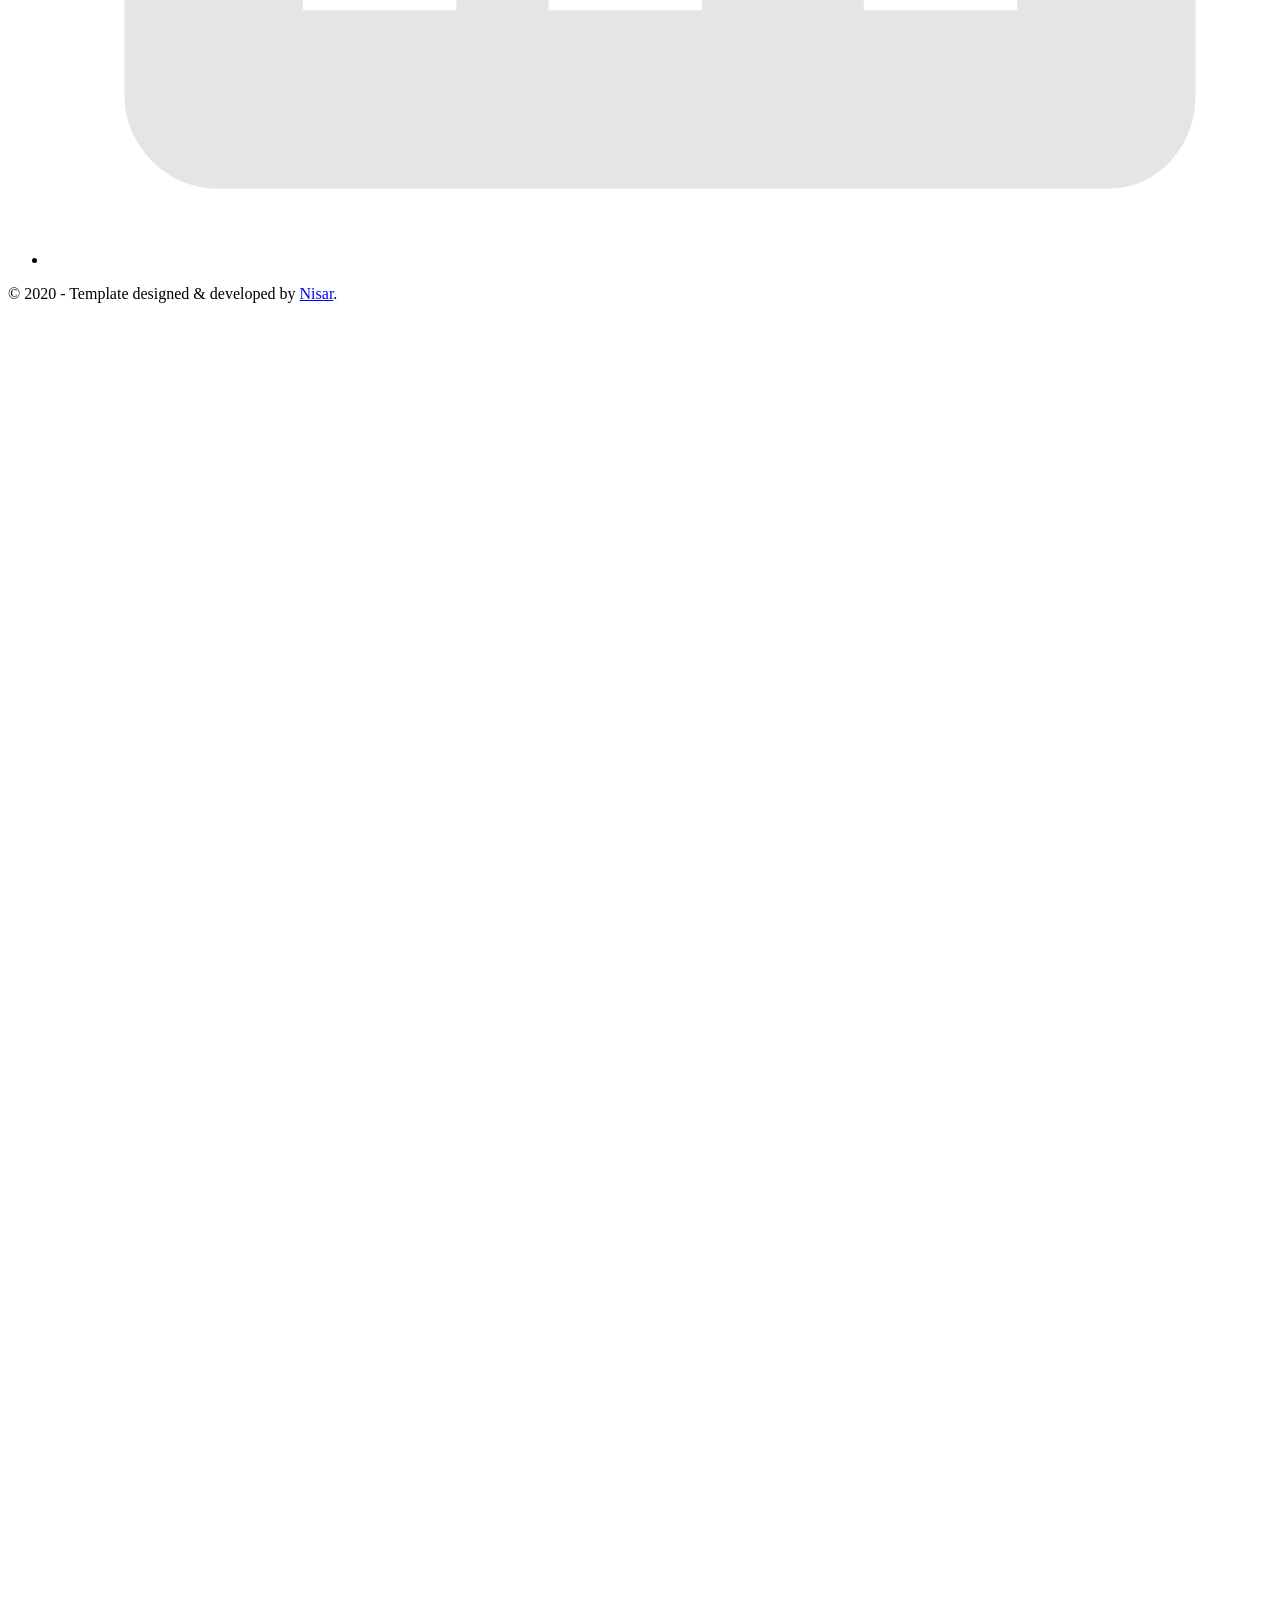
==== commit f6b15b87: "name and images update" ====
--- a/index.html
+++ b/index.html
@@ -1,14 +1,4 @@
-<!-- 
-  Hello 😊.
-
-  This template is designed and developed by Nisar Hassan Naqvi
-  for anyone to use for free or customize the way they like.
-
-  Github Repo: https://github.com/nisarhassan12/portfolio-template/
-  My Website: https://nisar.dev
-
-  For business & inquires, contact me => syednisarhassan12@gmail.com
--->
+
 
 <!--
   Follow the instructions written in comments to create your stunning portfolio
@@ -24,12 +14,12 @@
 
   <!-- Put your site title here -->
   <title>
-    Syed Ali Hussnain | A Web Developer based in Lahore, Pakistan.
+    Mihail Deligrozev | Data Analyst
   </title>
 
   <meta name="description" content="Add small description of yourslef.">
   <!-- Add some coding keywords below, Ex: (React, CSS etc) -->
-  <meta name="keywords" content="Put your name, skills and some coding keywords" />
+  <meta name="keywords" content="Mihail Deligrozev, Python, PowerBI, Tableu" />
   <link rel="stylesheet" href="index.css" />
 </head>
 
@@ -55,11 +45,16 @@
     <div class="header__text-box row">
       <div class="header__text">
         <h1 class="heading-primary">
-          <!-- Replace the following name with your name -->
-          <span>Syed Ali Hussnain</span>
+          <span>Mihail Deligrozev</span>
         </h1>
         <!-- Put a small paragraph about yourself -->
-        <p>A Web Developer based in Lahore, Pakistan.</p>
+        <p>
+          Data Analyst with expertise in Python, SQL,
+          and data visualization tools such as Dash and Power BI.
+          Skilled in transforming raw data into actionable insights,
+          building interactive dashboards, and delivering
+          data-driven strategies to support informed decision-making.
+        </p>
         <a href="#contact" class="btn btn--pink">Get in touch</a>
       </div>
     </div>
@@ -93,7 +88,7 @@
                 <a href="https://nisar.surge.sh" target="_blank" class="link__text">
                   Visit Site <span>&rarr;</span>
                 </a>
-                <a href="https://github.com/nisarhassan12/portfolio" title="View Source Code" target="_blank">
+                <a href="https://github.com/mihel93/portfolio" title="View Source Code" target="_blank">
                   <img src="./images/github.svg" class="work__code" alt="GitHub">
                 </a>
               </div>
@@ -170,11 +165,6 @@
         <div class="client__logos">
           <!-- Add logos of the clients or companies you'have worked with. -->
           <img src="./images/ronjones.png" class="client__logo" alt="Company 2" />
-          <img src="./images/goldengrid.png" class="client__logo" alt="Company 3" />
-          <img src="./images/bullseye.png" class="client__logo" alt="Company 1" />
-          <img src="./images/mighty-furnitures.png" class="client__logo" alt="Company 1" />
-          <img src="./images/fastlane.png" class="client__logo" alt="Company 3" />
-          <img src="./images/chippy.png" class="client__logo" alt="Company 1" />
         </div>
       </div>
     </section>
@@ -186,20 +176,20 @@
         <h2>About Me</h2>
         <div class="about__content">
           <div class="about__text">
-            <!-- Replace the below paragraph with info about yourself -->
             <p>
-              Lorem ipsum dolor sit amet, consectetur adipisicing elit. Eos id
-              nostrum illo harum blanditiis, tenetur eum suscipit cupiditate
-              in vel, ex quam quidem quos mollitia labore aut sunt eius
-              ratione molestiae fuga veniam facere similique voluptate.
+              Data Analyst with expertise in Python, SQL,
+              and data visualization tools such as Dash and Power BI.
+              Skilled in transforming raw data into actionable insights,
+              building interactive dashboards, and delivering
+              data-driven strategies to support informed decision-making.
             </p>
             <!-- Provide a link to your resume -->
-            <a href="#" class="btn">My Resume</a>
+            <a href="https://drive.google.com/file/d/1o7y-qhT0lNWWgTgr9Y8uX5Xx_Z0l0xx1/view?usp=sharing" class="btn">My Resume</a>
           </div>
 
           <div class="about__photo-container">
             <!-- Add a nice photo of yourself -->
-            <img class="about__photo" src="./images/syed-ali-hussnain.jpg" alt="" />
+            <img class="about__photo" src="./images/mihail-deligrozev.jpg" alt="" />
           </div>
         </div>
       </div>
@@ -221,7 +211,7 @@
           me is via an email.
         </p>
         <!-- Replace the email with yours -->
-        <a href="mailto:you@example.com" class="btn">you@example.com</a>
+        <a href="m.deligrozev@gmail.com" class="btn">you@example.com</a>
       </div>
     </div>
   </section>
@@ -233,22 +223,17 @@
       <!-- Update the links to point to your accounts -->
       <ul class="footer__social-links">
         <li class="footer__social-link-item">
-          <a href="https://twitter.com/nisarhassan12/" title="Link to Twitter Profile">
-            <img src="./images/twitter.svg" class="footer__social-image" alt="Twitter">
-          </a>
-        </li>
-        <li class="footer__social-link-item">
-          <a href="https://github.com/nisarhassan12/" title="Link to Github Profile">
+          <a href="https://github.com/mihel93" title="Link to Github Profile">
             <img src="./images/github.svg" class="footer__social-image" alt="Github">
           </a>
         </li>
         <li class="footer__social-link-item">
-          <a href="https://codepen.io/nisar_hassan" title="Link to Codepen Profile">
-            <img src="./images/codepen.svg" class="footer__social-image" alt="Codepen">
+          <a href="https://www.kaggle.com/" title="Link to Kaggle Profile">
+            <img src="./images/Kaggle_logo.png" class="footer__social-image" alt="Kaggle">
           </a>
         </li>
         <li class="footer__social-link-item">
-          <a href=https://www.linkedin.com/in/nisar-hassan-naqvi-413466199/">
+          <a href="https://www.linkedin.com/in/mihail-deligrozev/">
             <img src="./images/linkedin.svg" title="Link to Linkedin Profile" class="footer__social-image" alt="Linkedin">
           </a>
         </li>
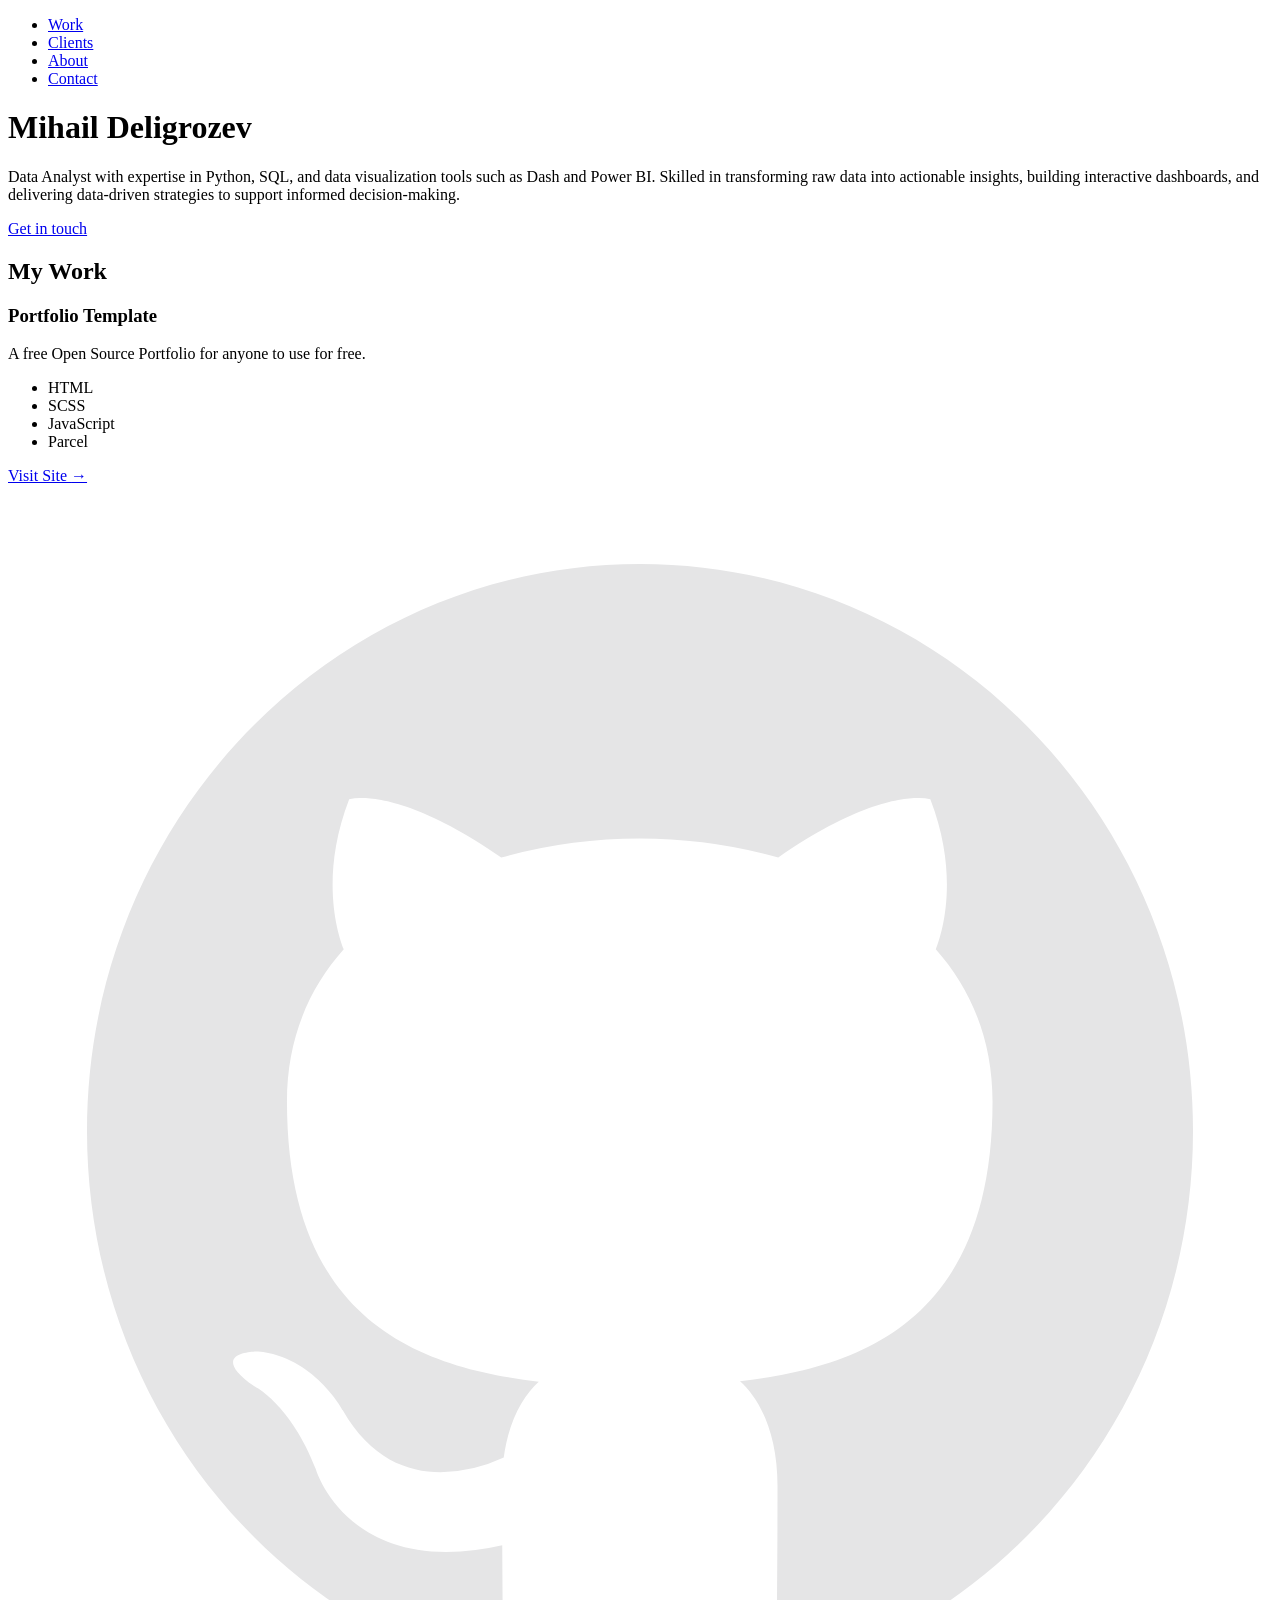
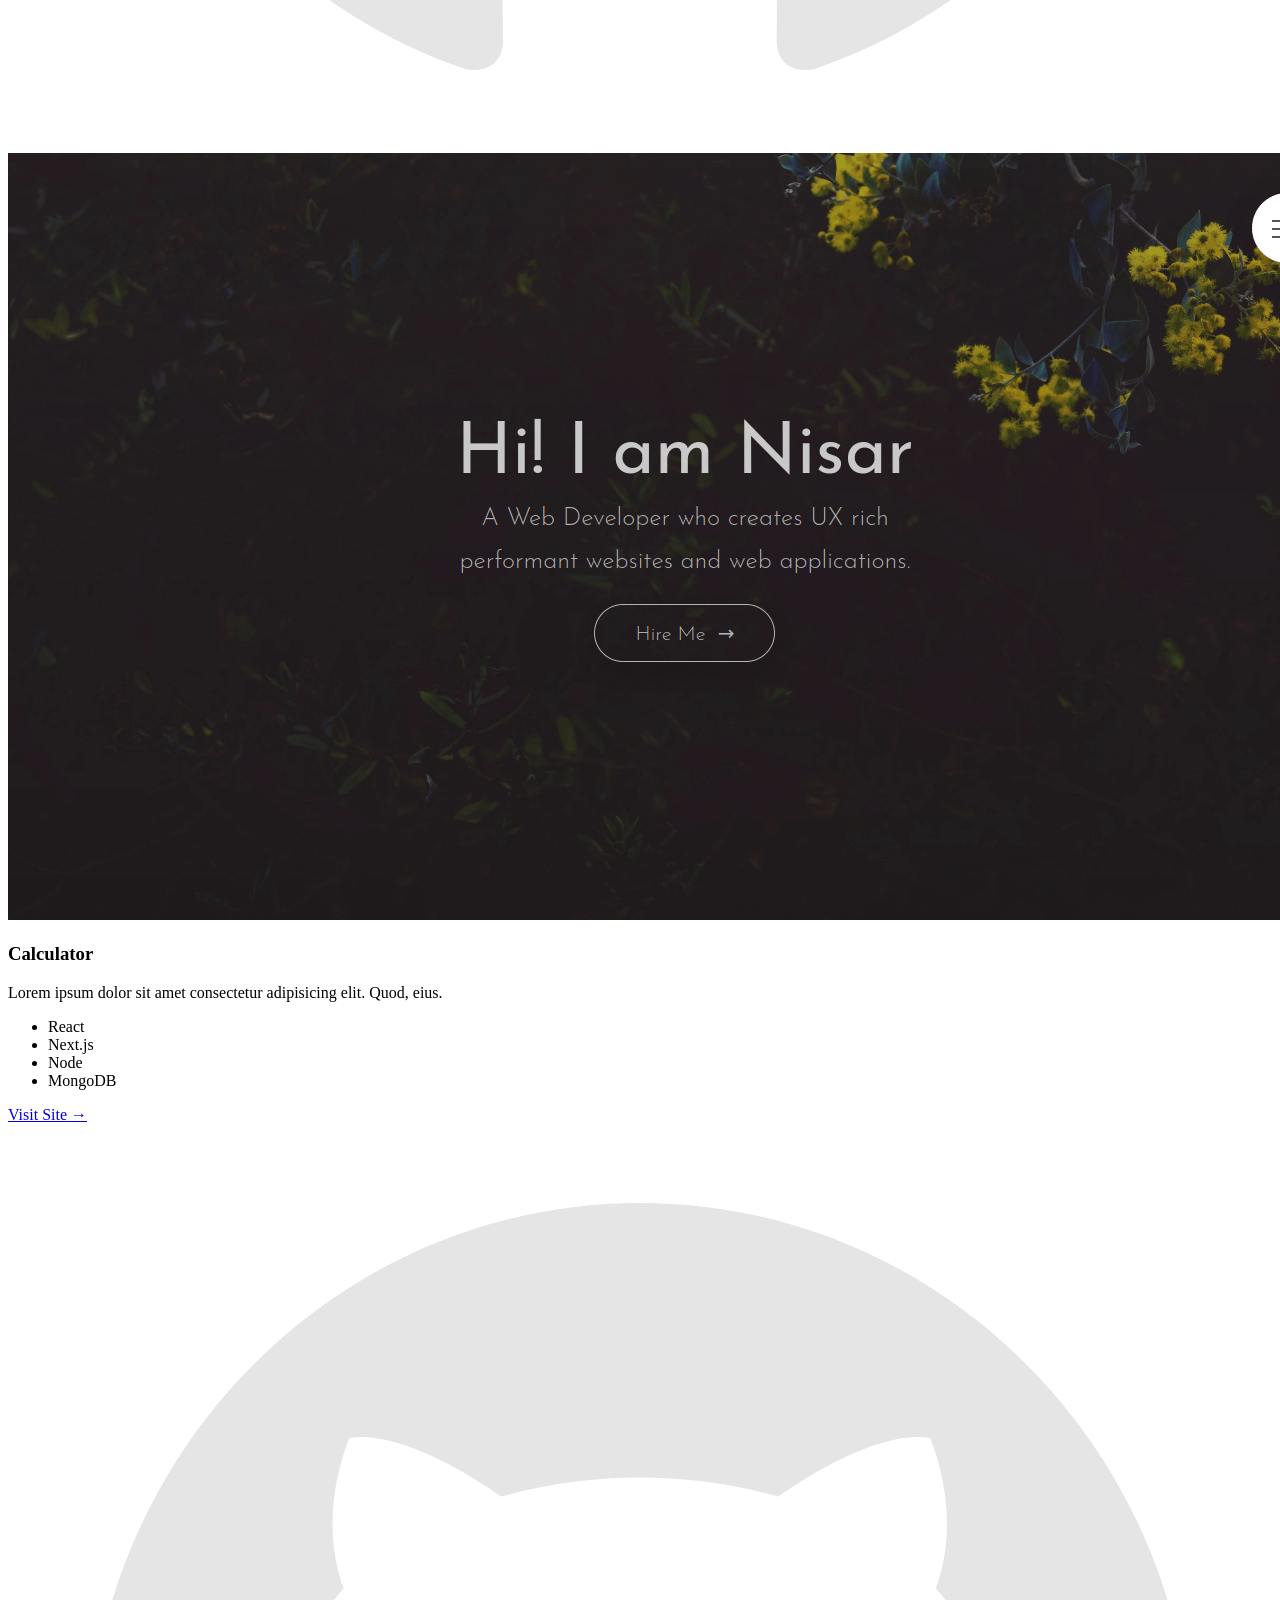
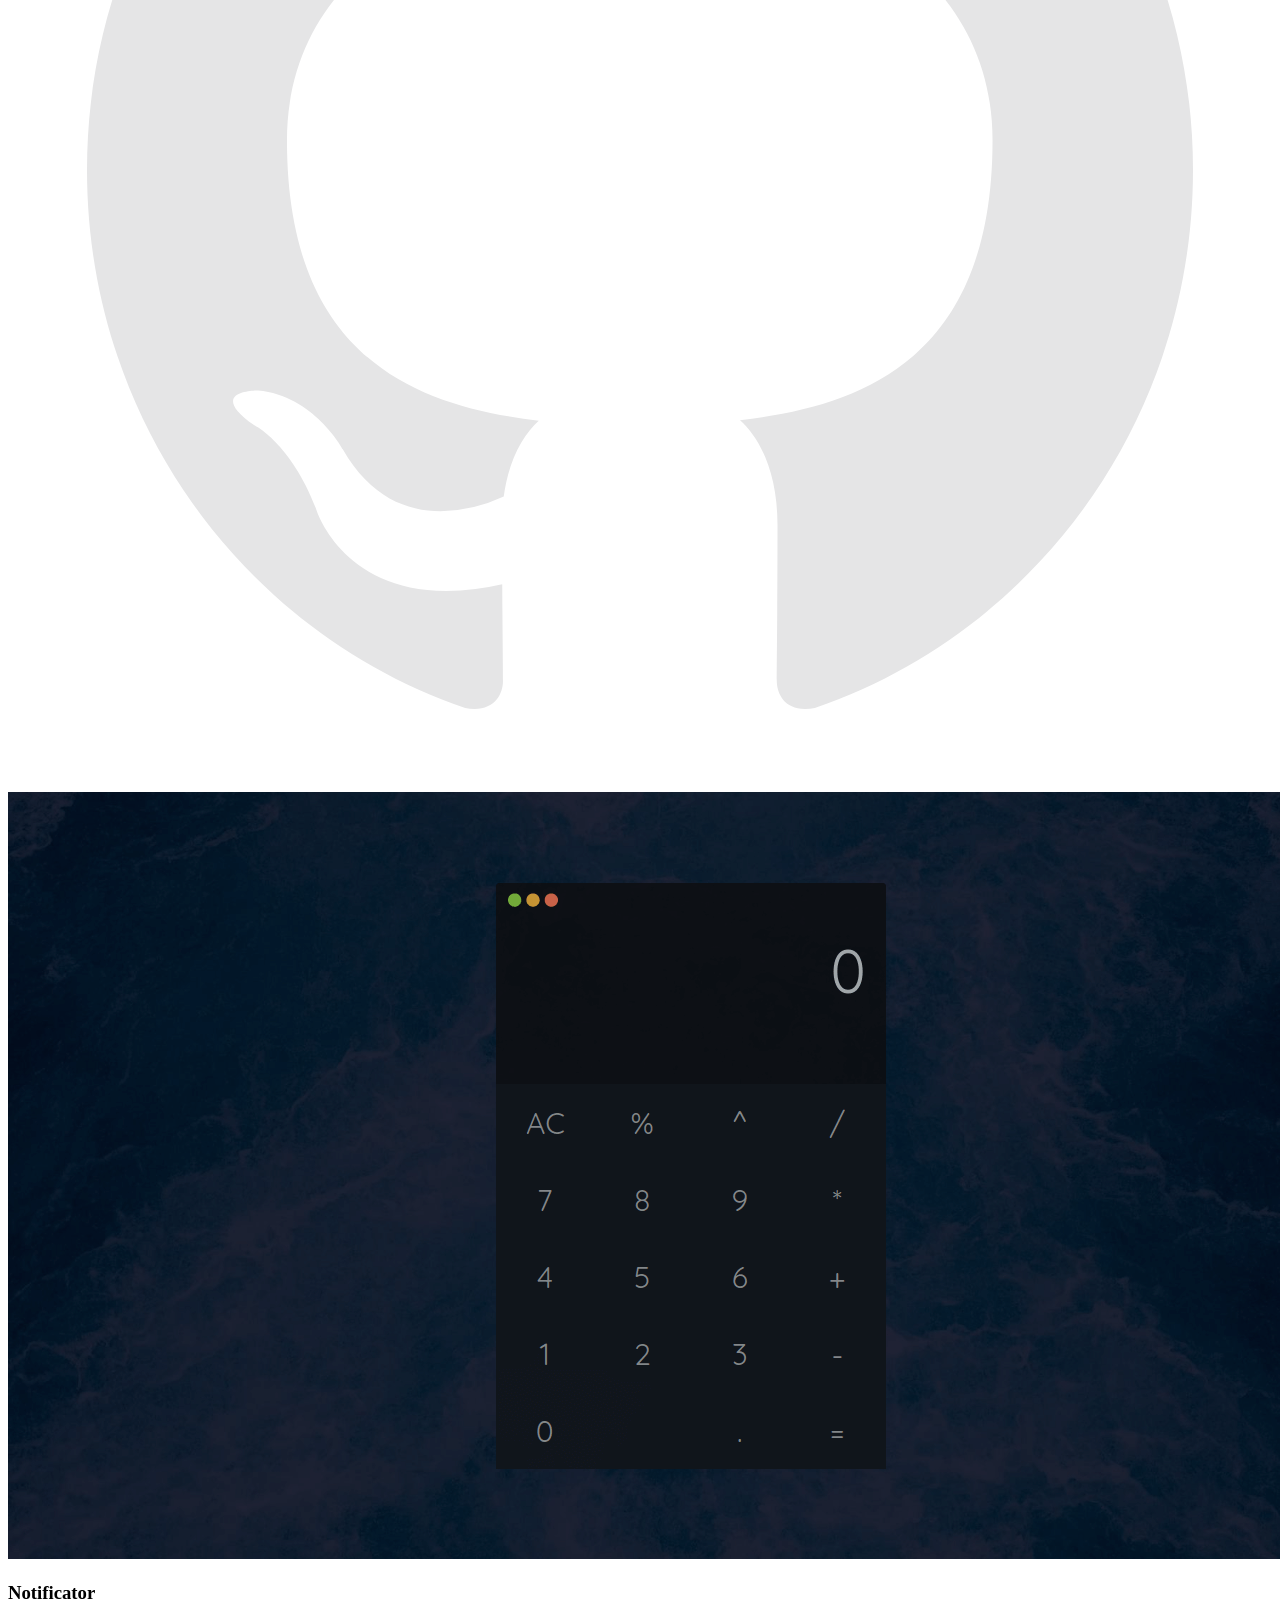
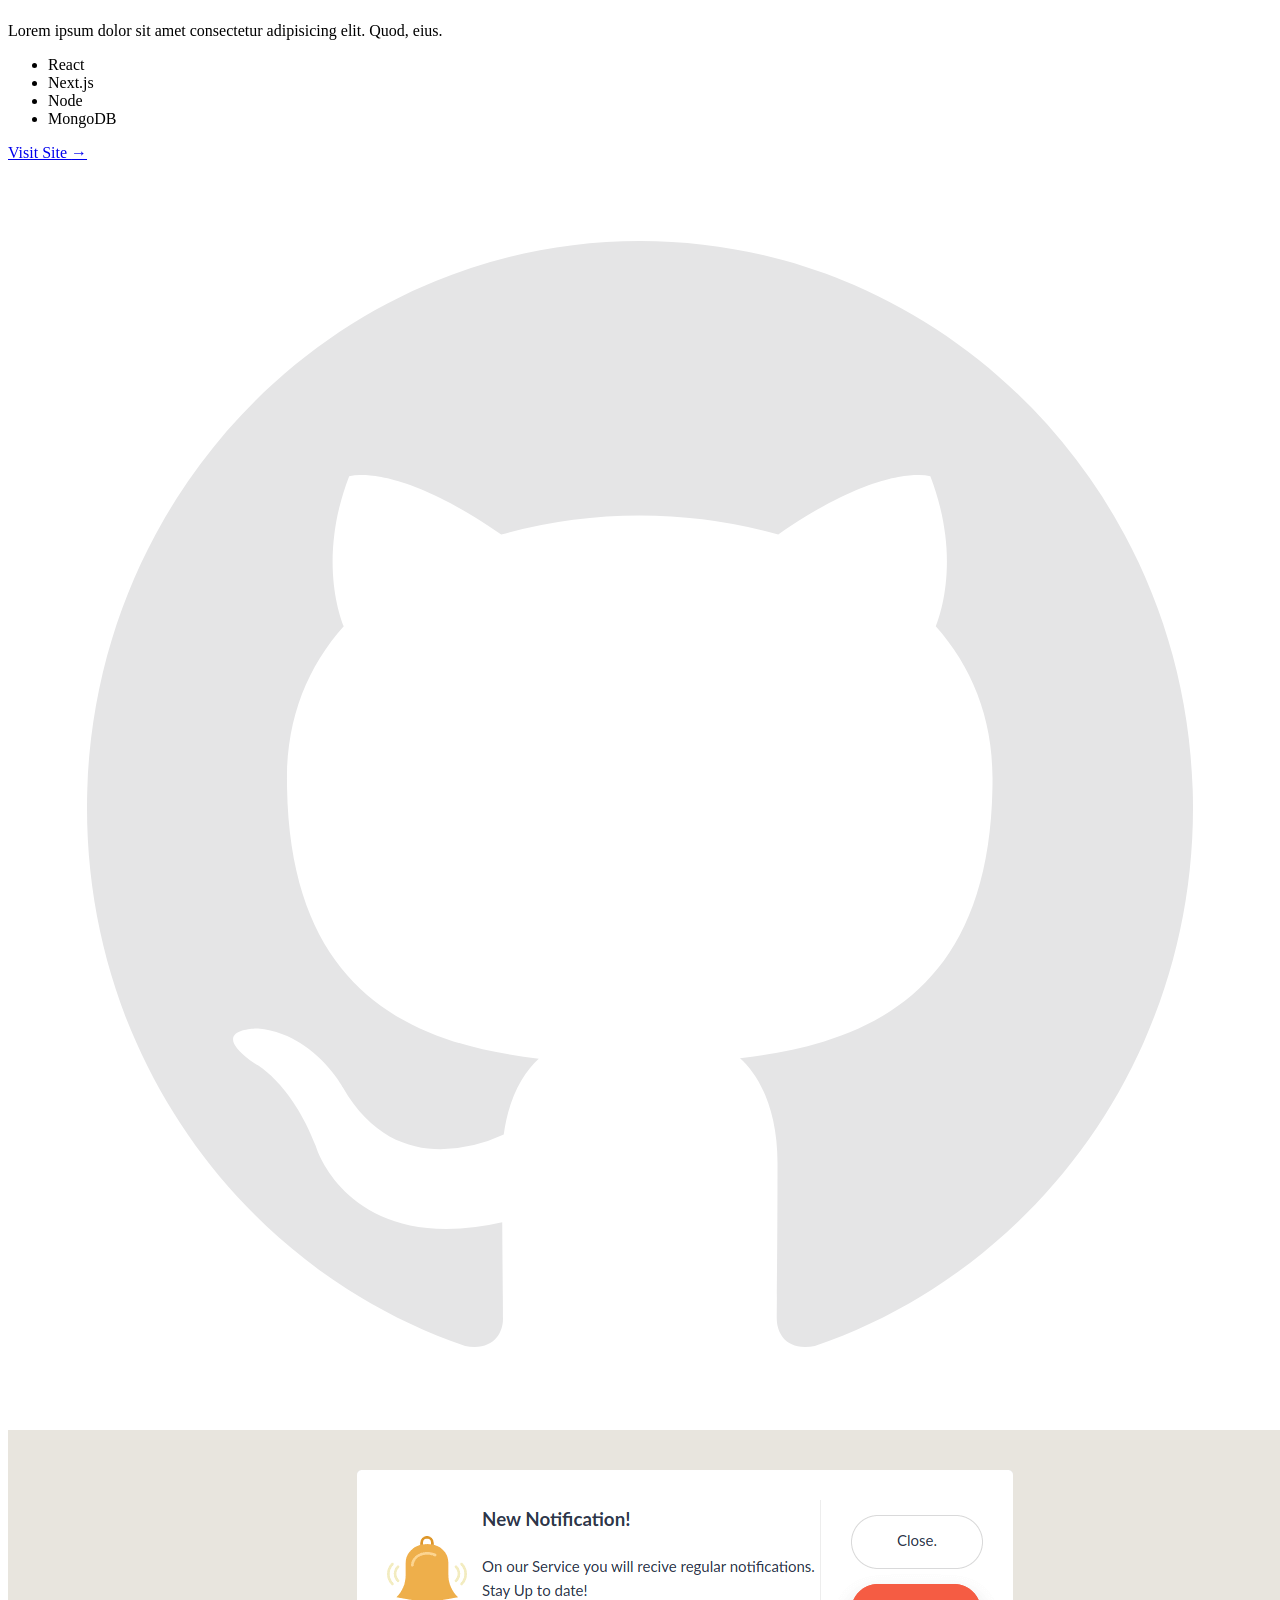
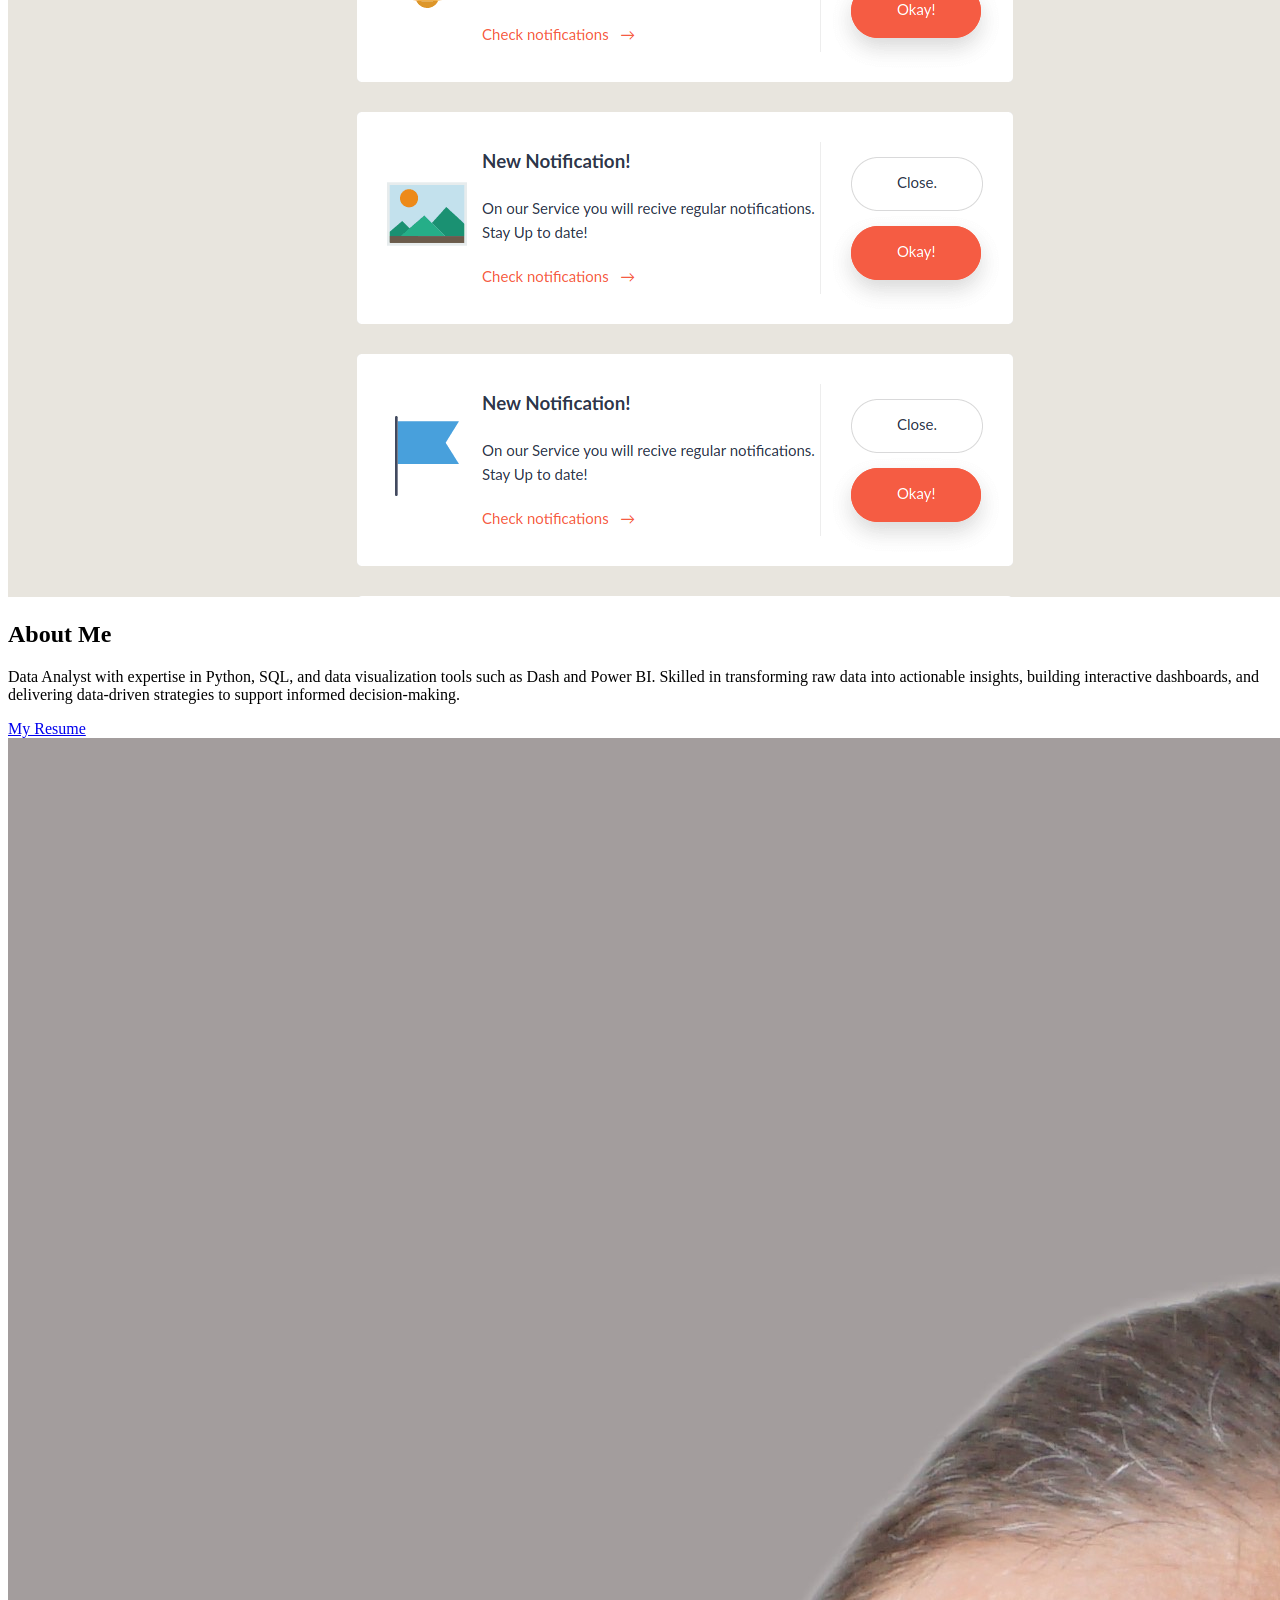
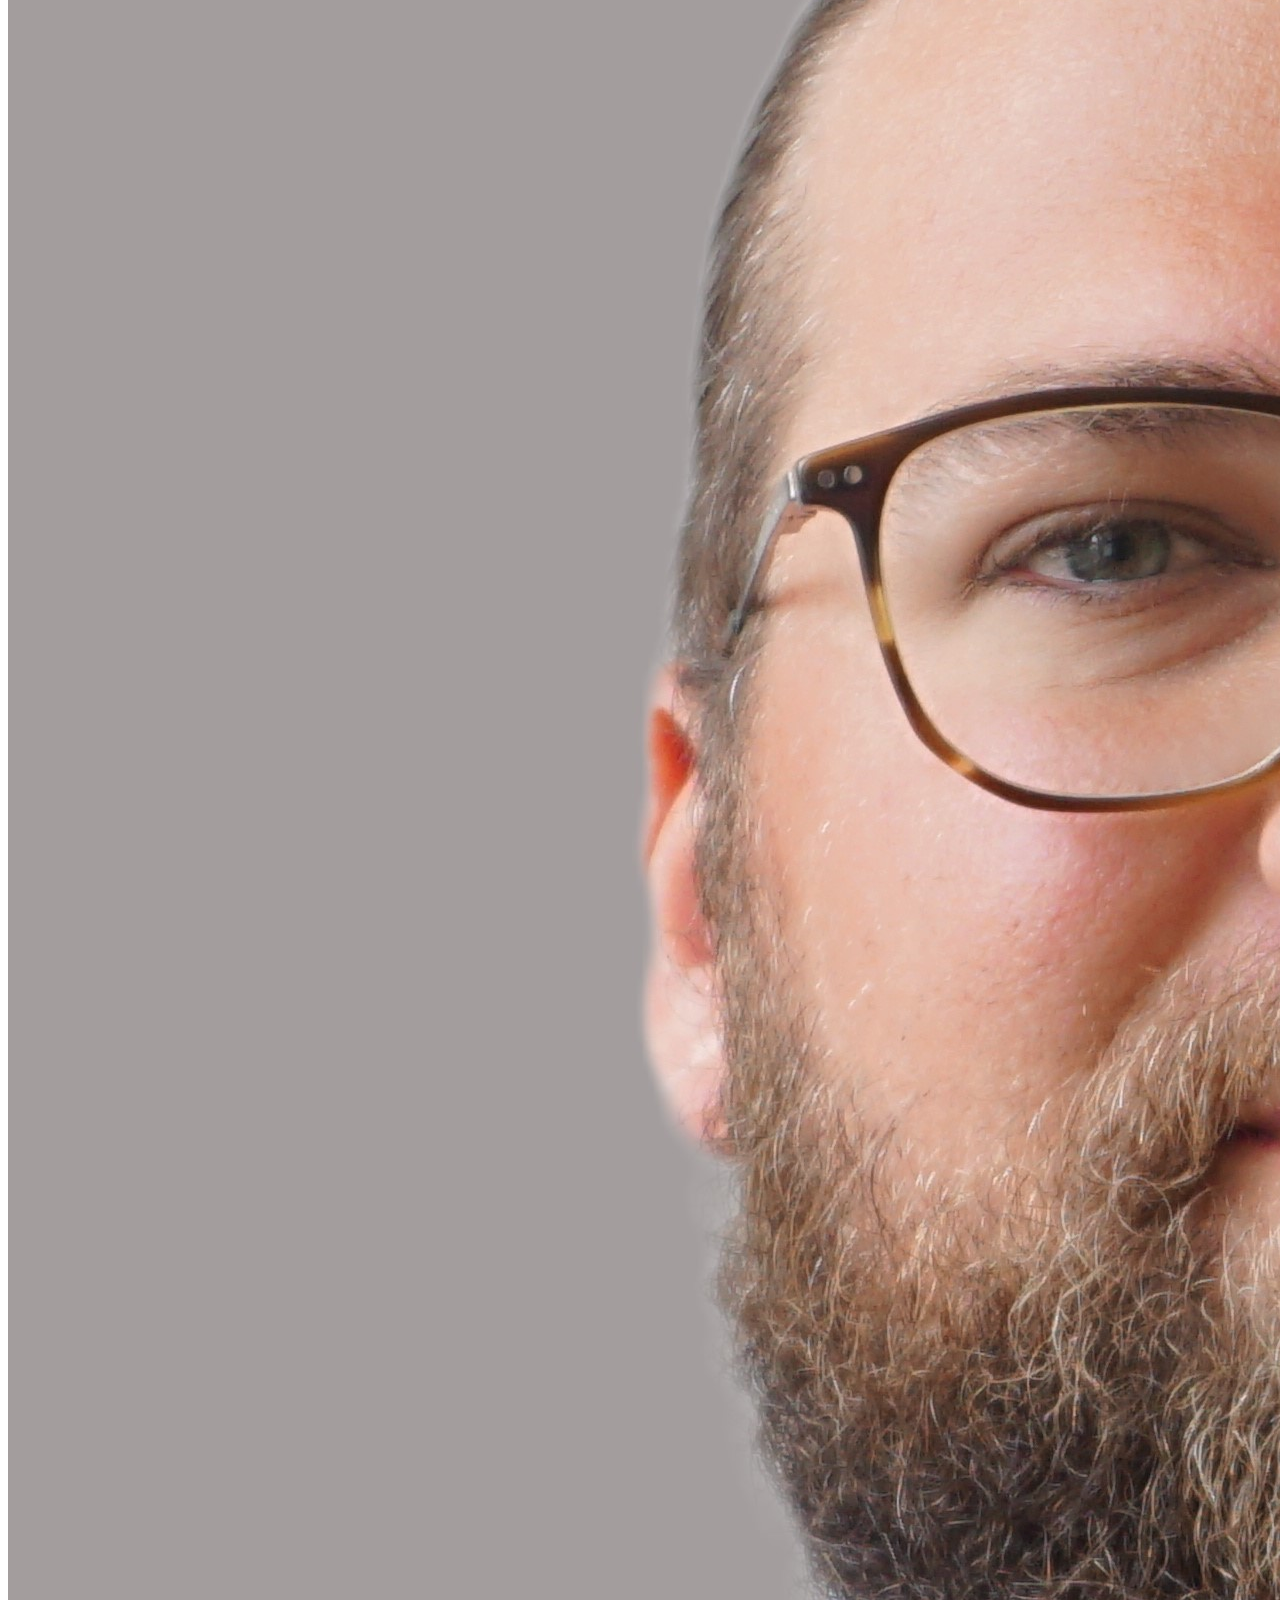
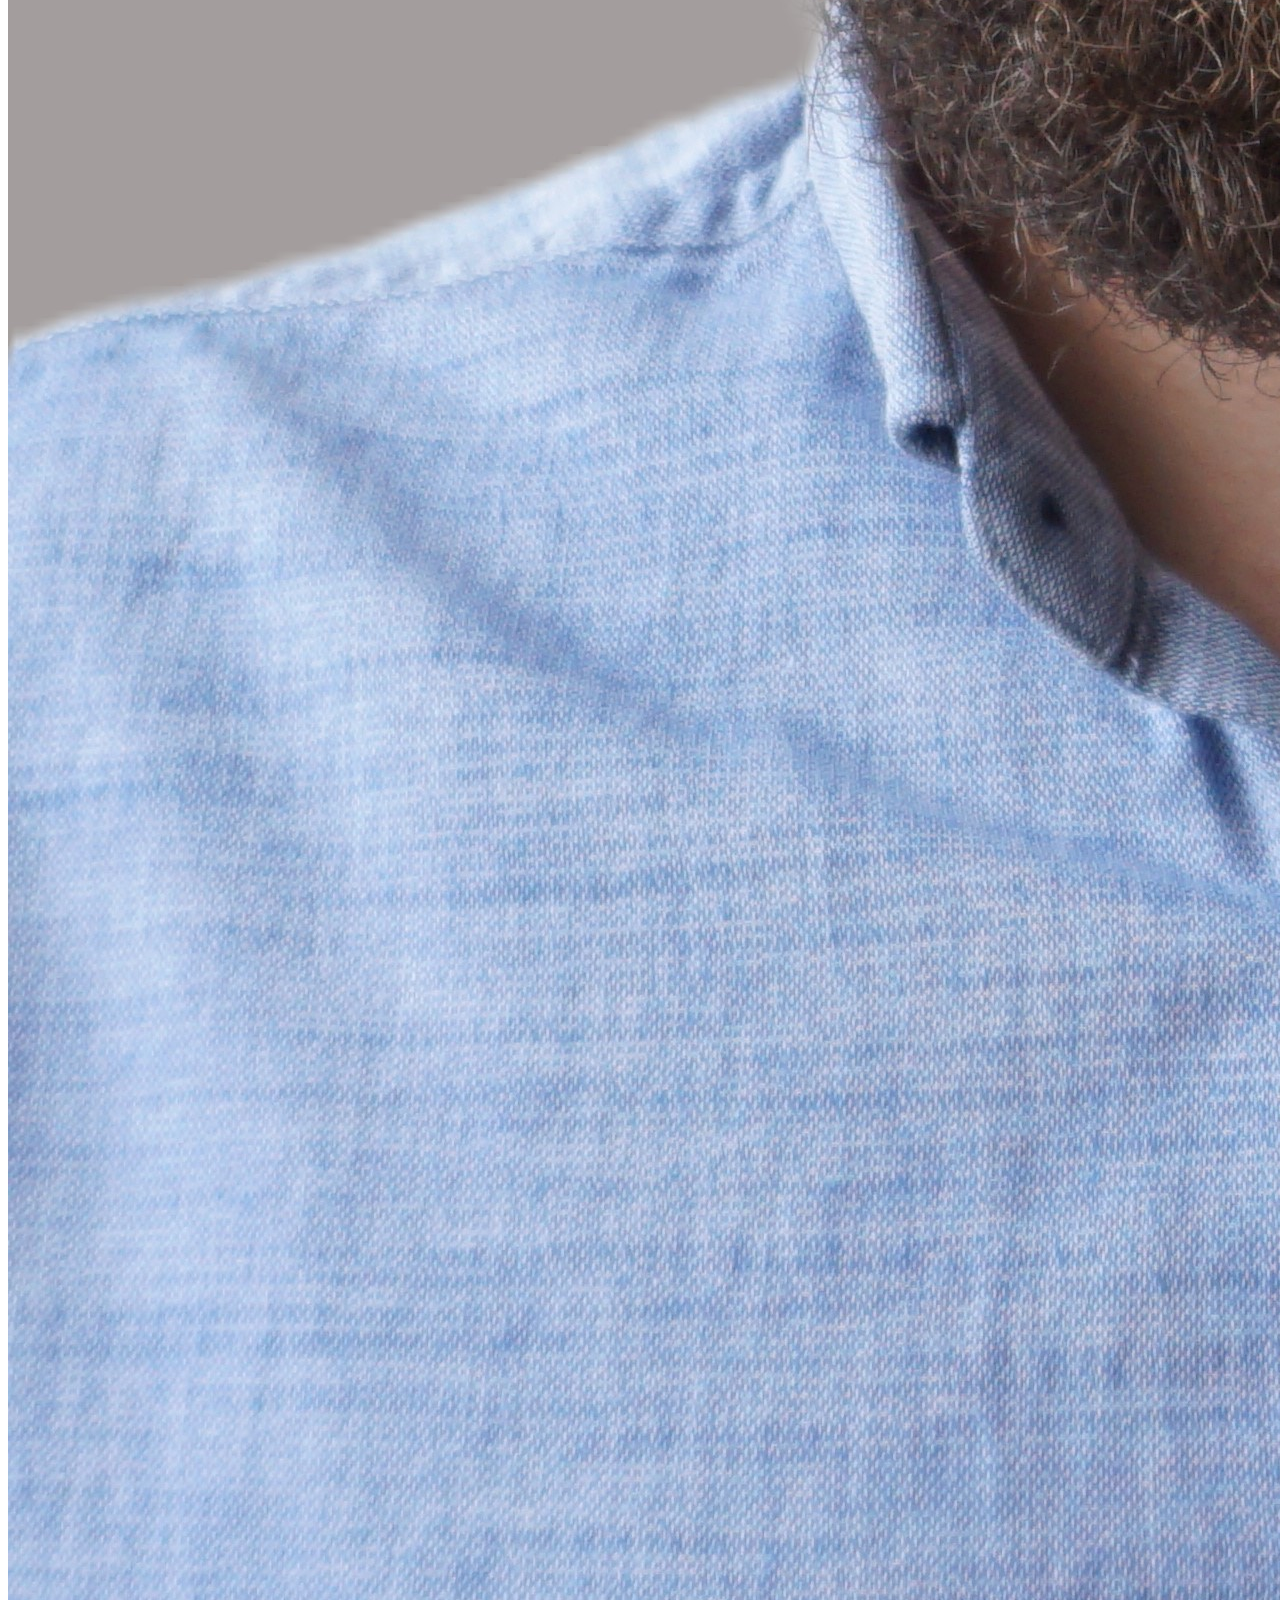
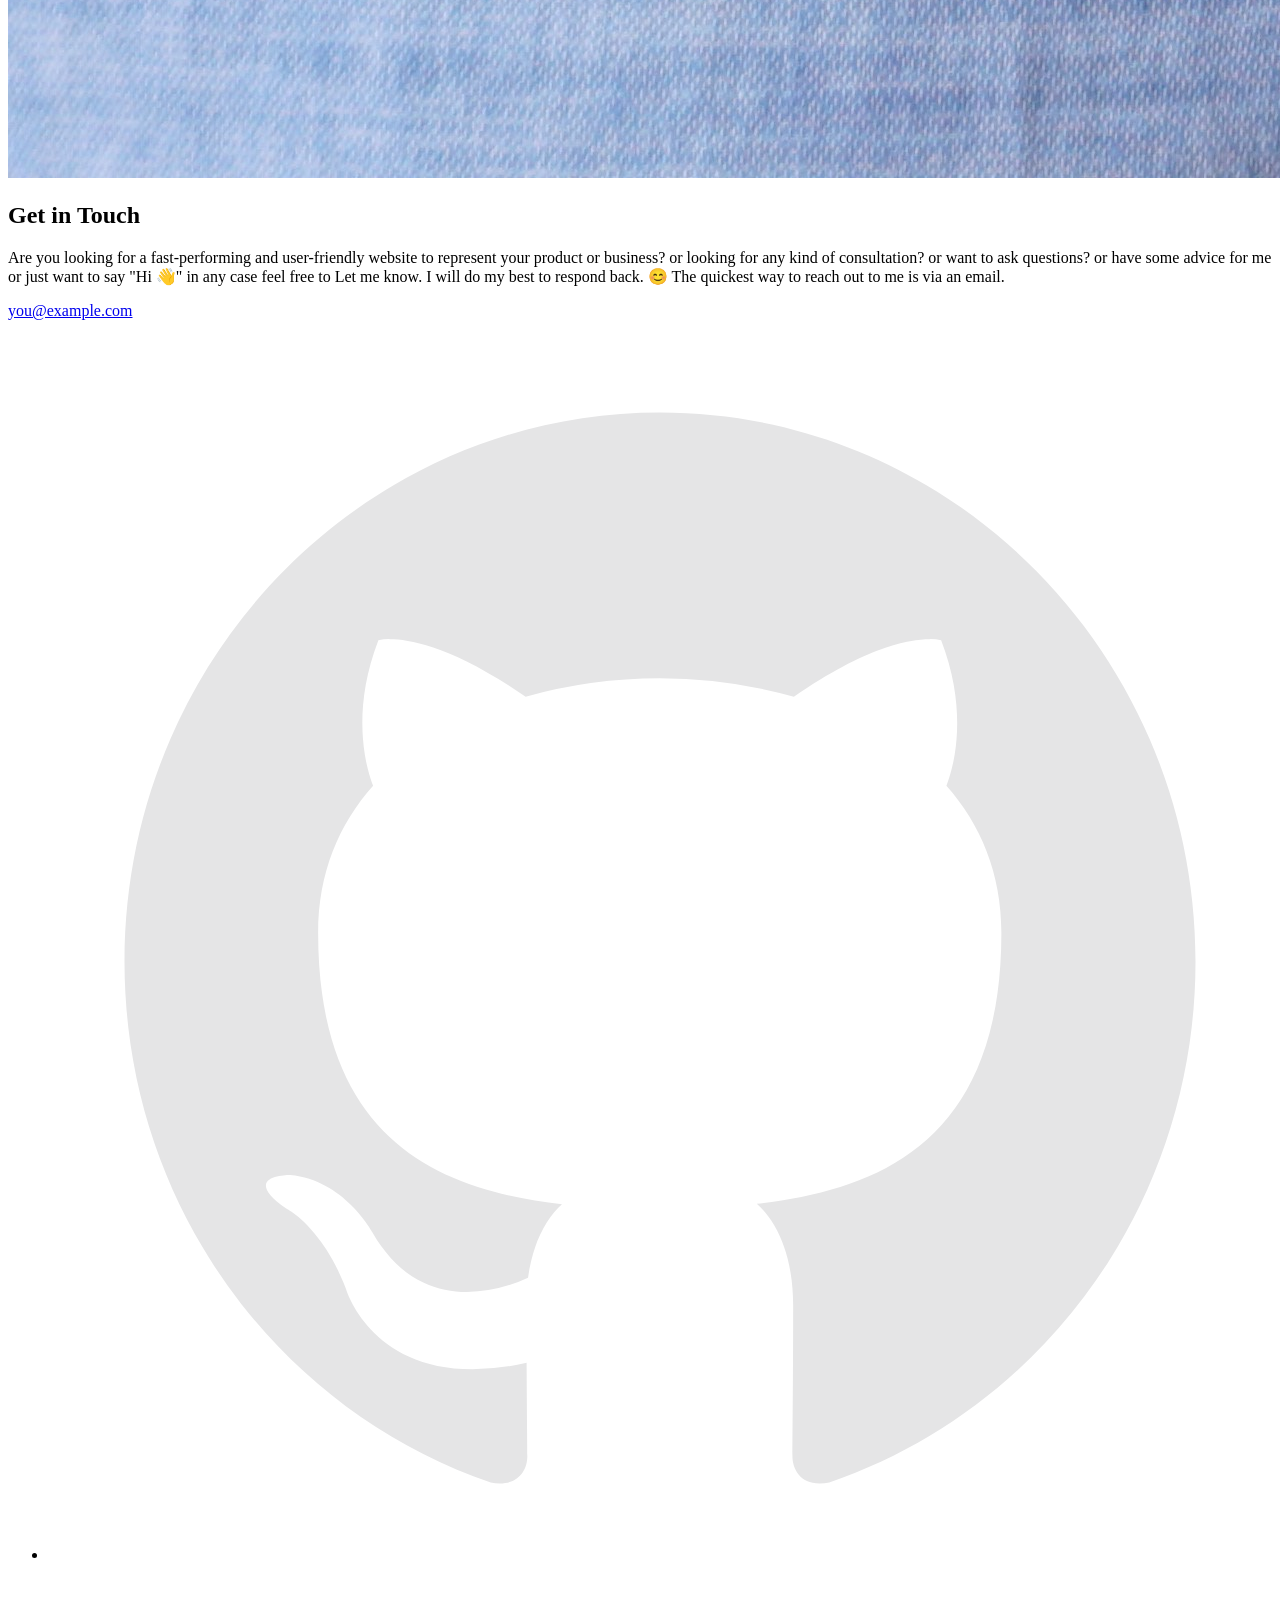
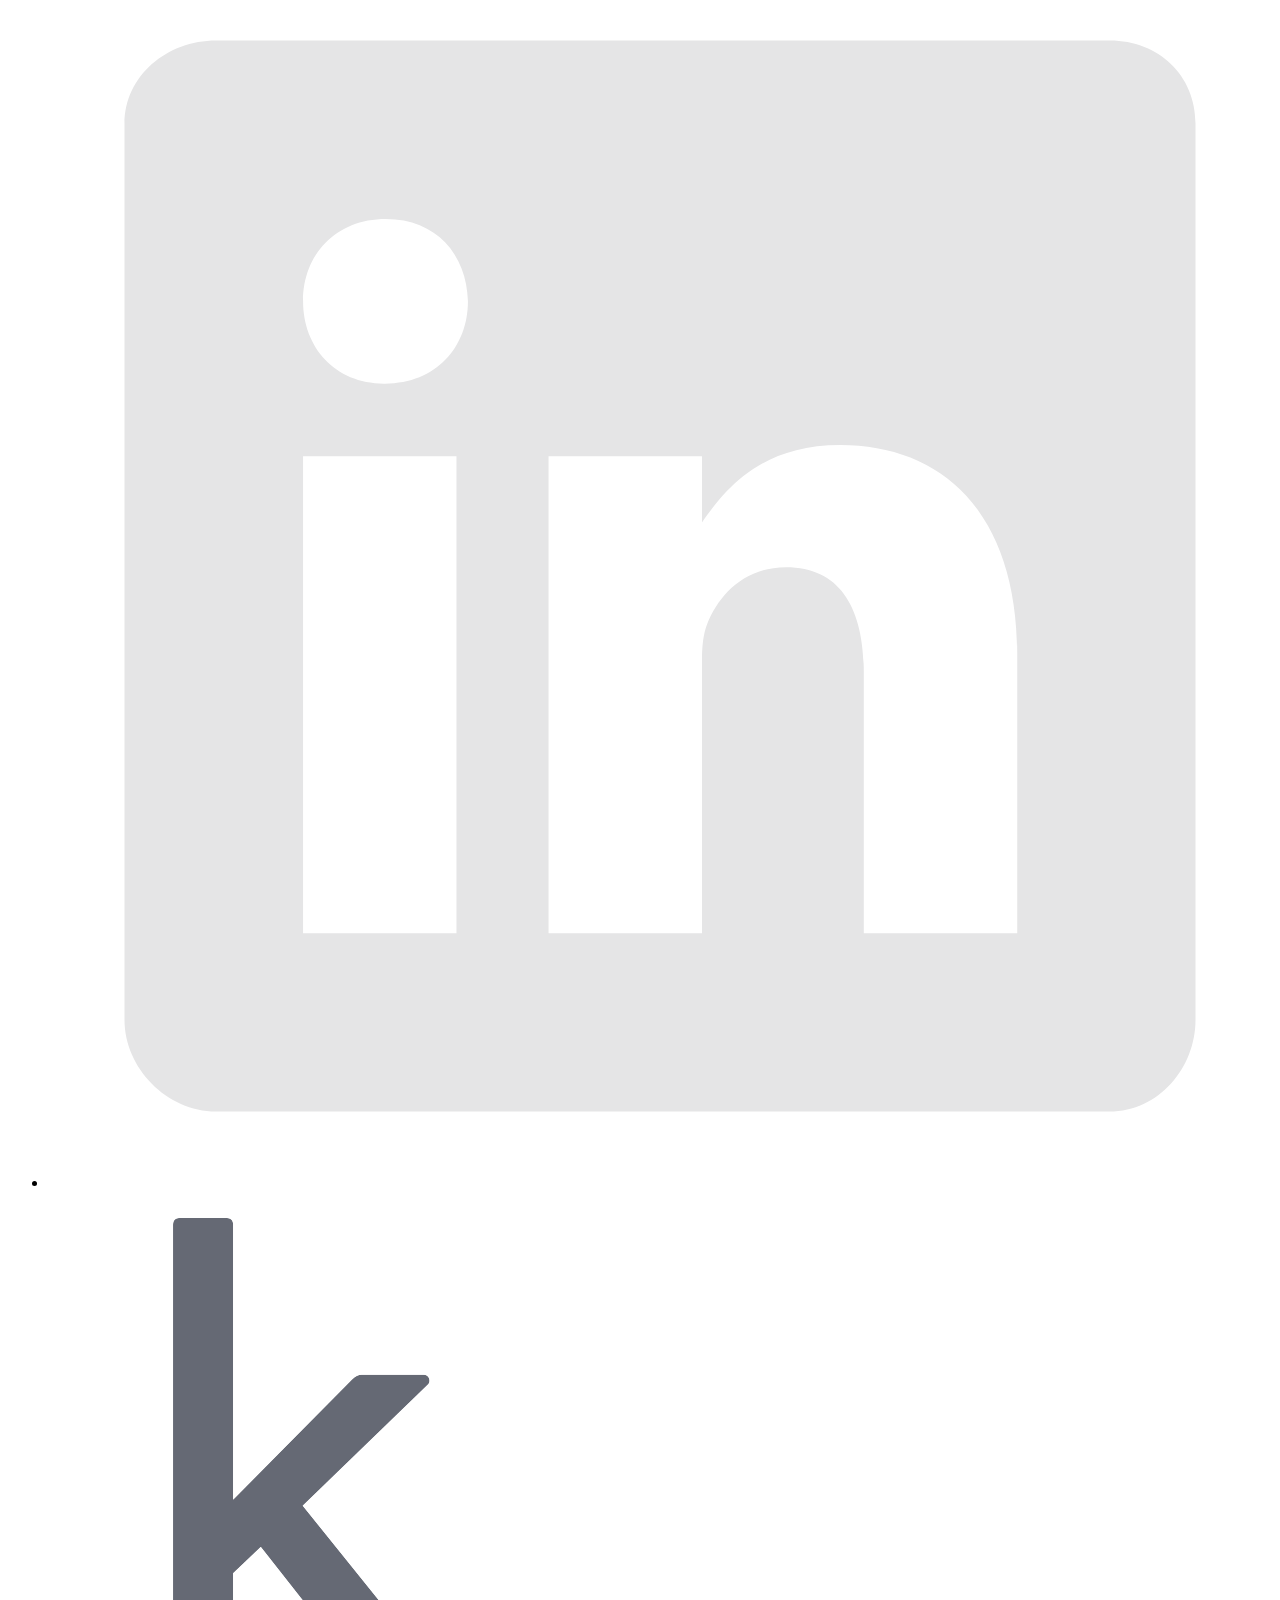
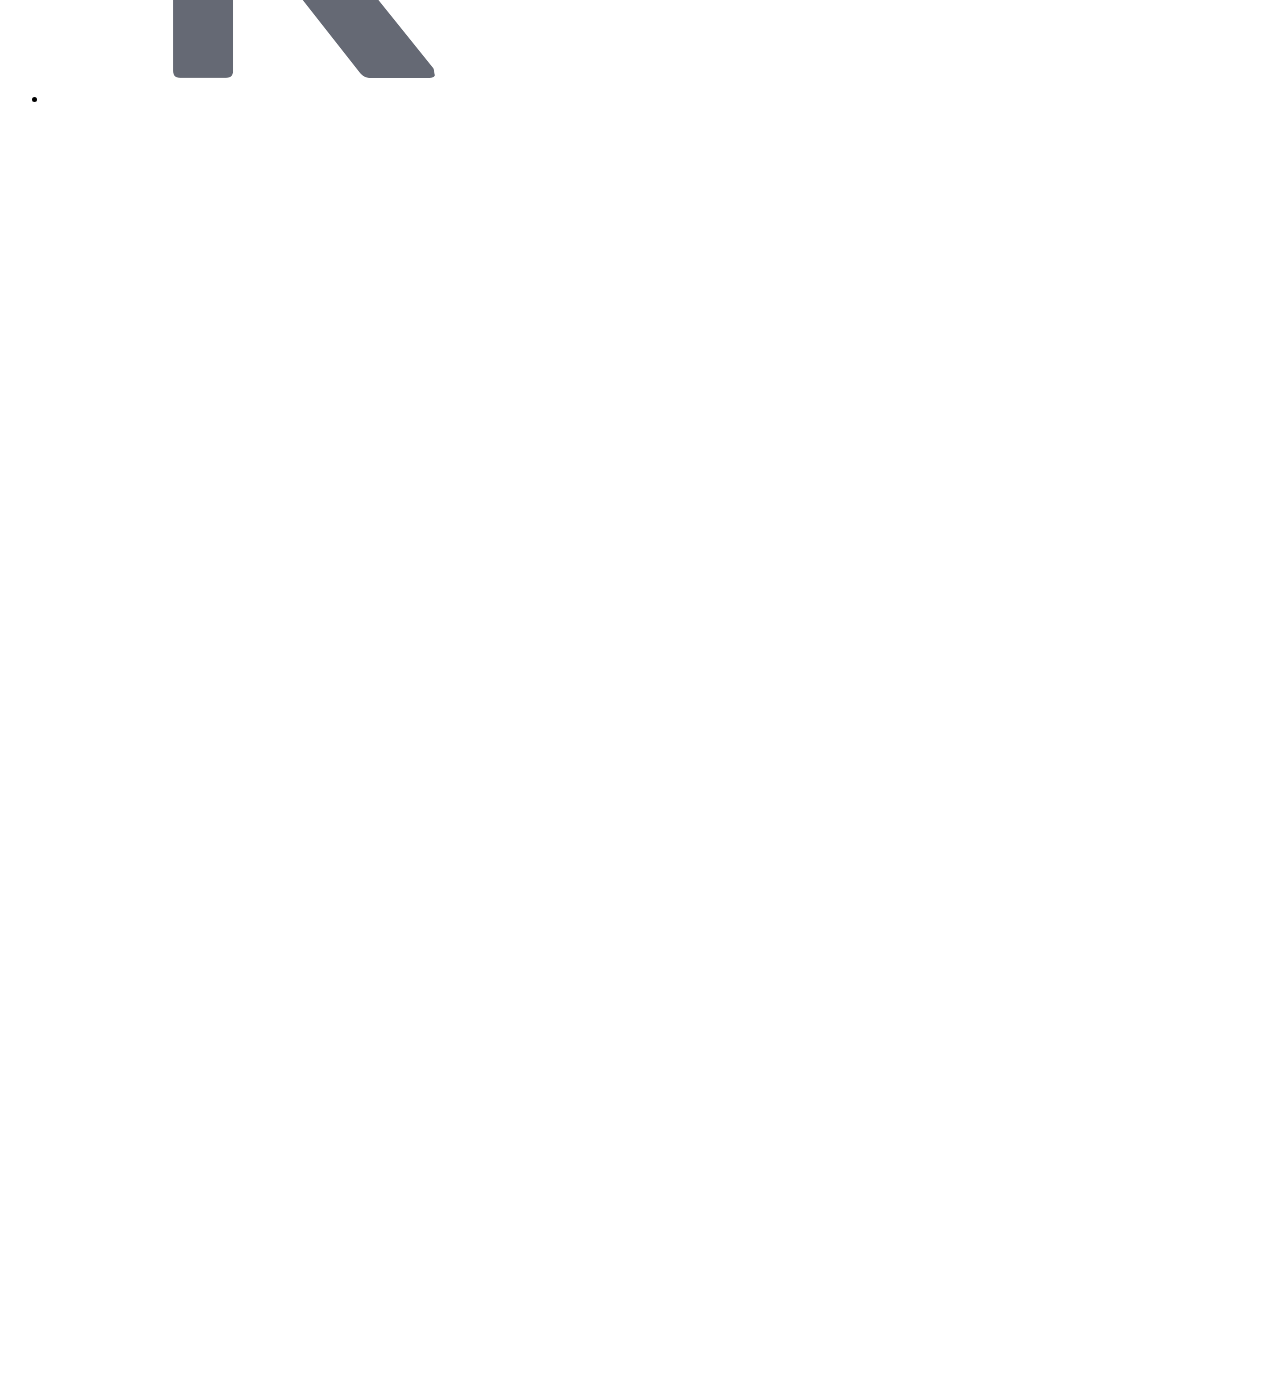
==== commit 20108fd2: "logo" ====
--- a/index.html
+++ b/index.html
@@ -159,15 +159,15 @@
 
     <!-- ***** Clients ***** -->
 
-    <section class="client" id="clients">
+     <!-- ***** 
+      <section class="client" id="clients">
       <div class="row">
         <h2>Clients</h2>
-        <div class="client__logos">
-          <!-- Add logos of the clients or companies you'have worked with. -->
-          <img src="./images/ronjones.png" class="client__logo" alt="Company 2" />
+        <div class="client__logos">         
+          <img src=".png" class="client__logo" alt="Company 2" />
         </div>
-      </div>
-    </section>
+      </div> 
+    </section> ***** -->
 
     <!-- ***** About ***** -->
 
@@ -189,7 +189,7 @@
 
           <div class="about__photo-container">
             <!-- Add a nice photo of yourself -->
-            <img class="about__photo" src="./images/mihail-deligrozev.jpg" alt="" />
+            <img class="about__photo" src="./images/mihail-deligrozev.JPG" alt="" />
           </div>
         </div>
       </div>
@@ -227,28 +227,21 @@
             <img src="./images/github.svg" class="footer__social-image" alt="Github">
           </a>
         </li>
-        <li class="footer__social-link-item">
-          <a href="https://www.kaggle.com/" title="Link to Kaggle Profile">
-            <img src="./images/Kaggle_logo.png" class="footer__social-image" alt="Kaggle">
-          </a>
-        </li>
+        
         <li class="footer__social-link-item">
           <a href="https://www.linkedin.com/in/mihail-deligrozev/">
             <img src="./images/linkedin.svg" title="Link to Linkedin Profile" class="footer__social-image" alt="Linkedin">
           </a>
         </li>
+
+        <li class="footer__social-link-item">
+          <a href="https://www.kaggle.com/" title="Link to Kaggle Profile">
+            <img src="./images/kaggle.png" class="footer__social-image" alt="Kaggle">
+          </a>
+        </li>
       </ul>
 
-      <!-- If you give me some credit by keeping the below paragraph, will be huge for me 😊 Thanks. -->
-      <p>
-        &copy; 2020 - Template designed & developed by <a href="https://nisar.dev" class="link">Nisar</a>.
-      </p>
-      <div class="footer__github-buttons">
-        <iframe
-          src="https://ghbtns.com/github-btn.html?user=nisarhassan12&repo=portfolio-template&type=watch&count=true"
-          frameborder="0" scrolling="0" width="170" height="20" title="Watch Portfolio Template on GitHub">
-        </iframe>
-      </div>
+      
     </div>
   </footer>
 
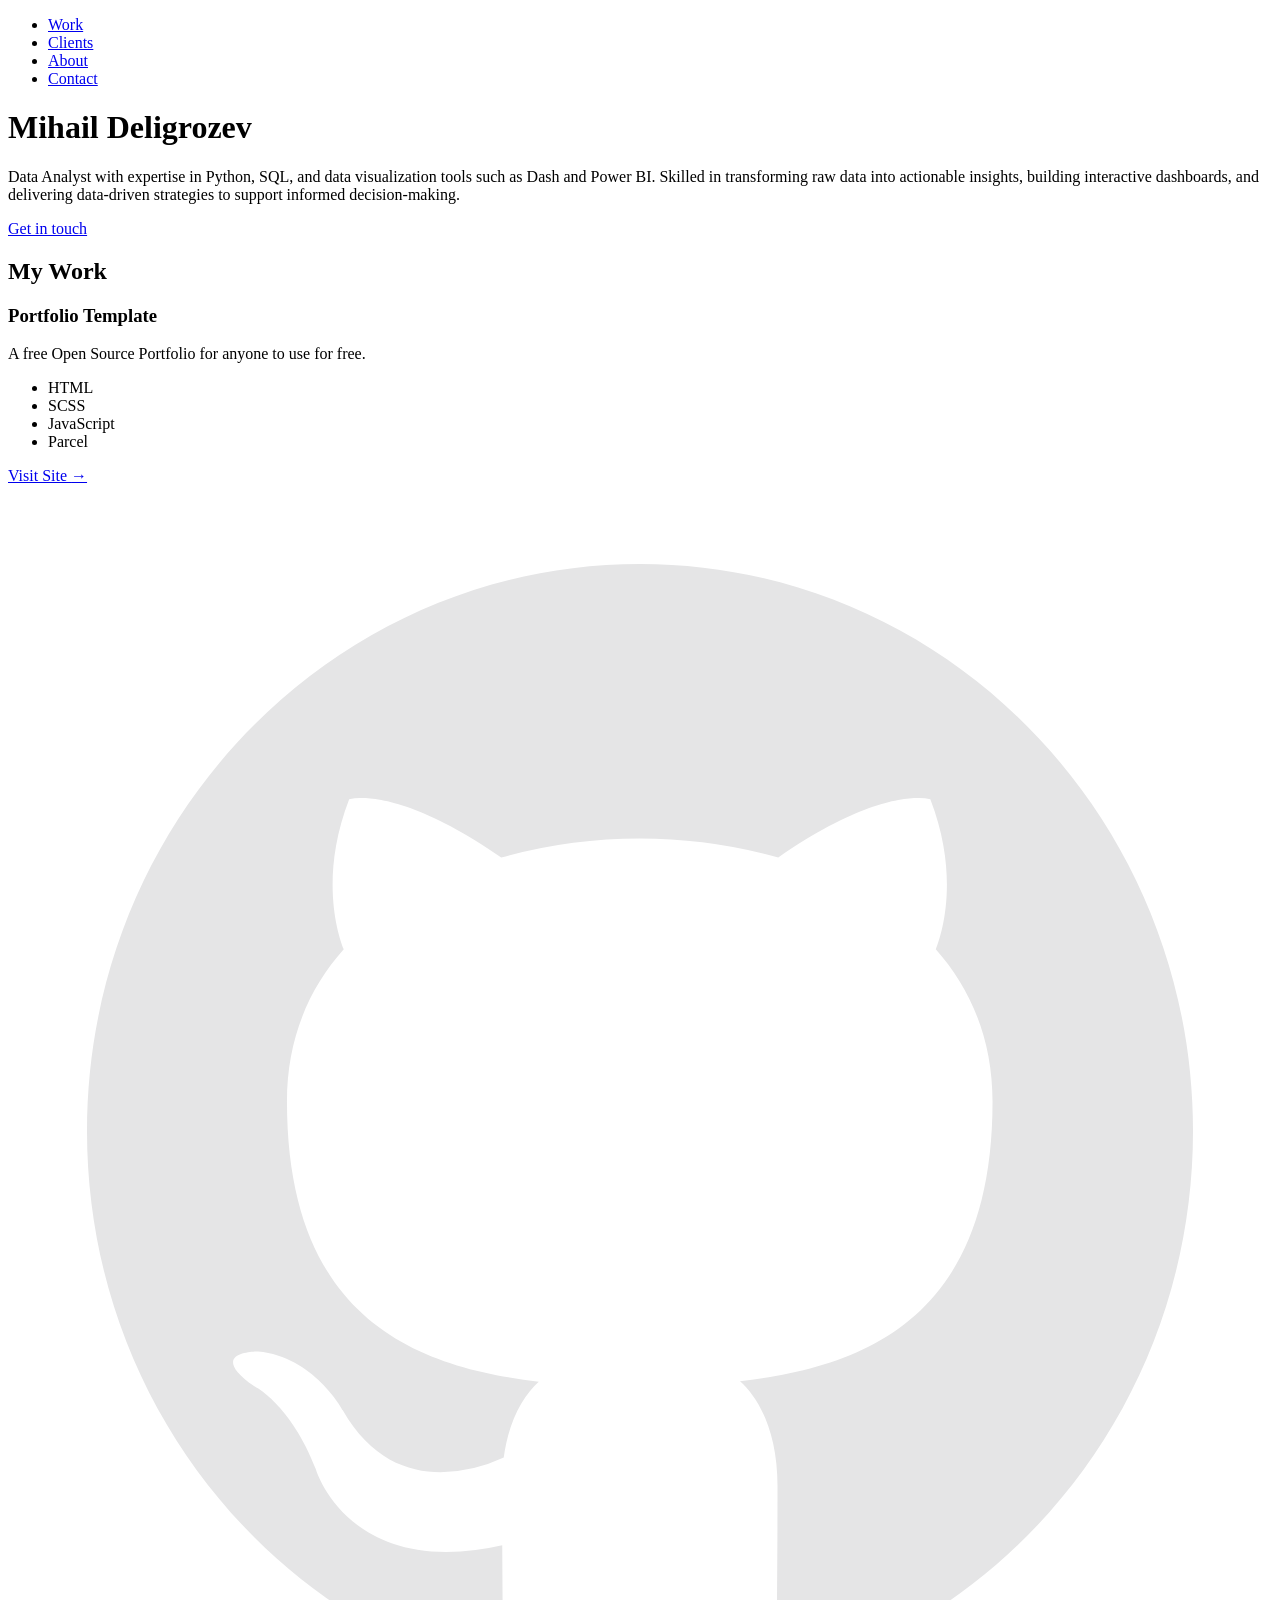
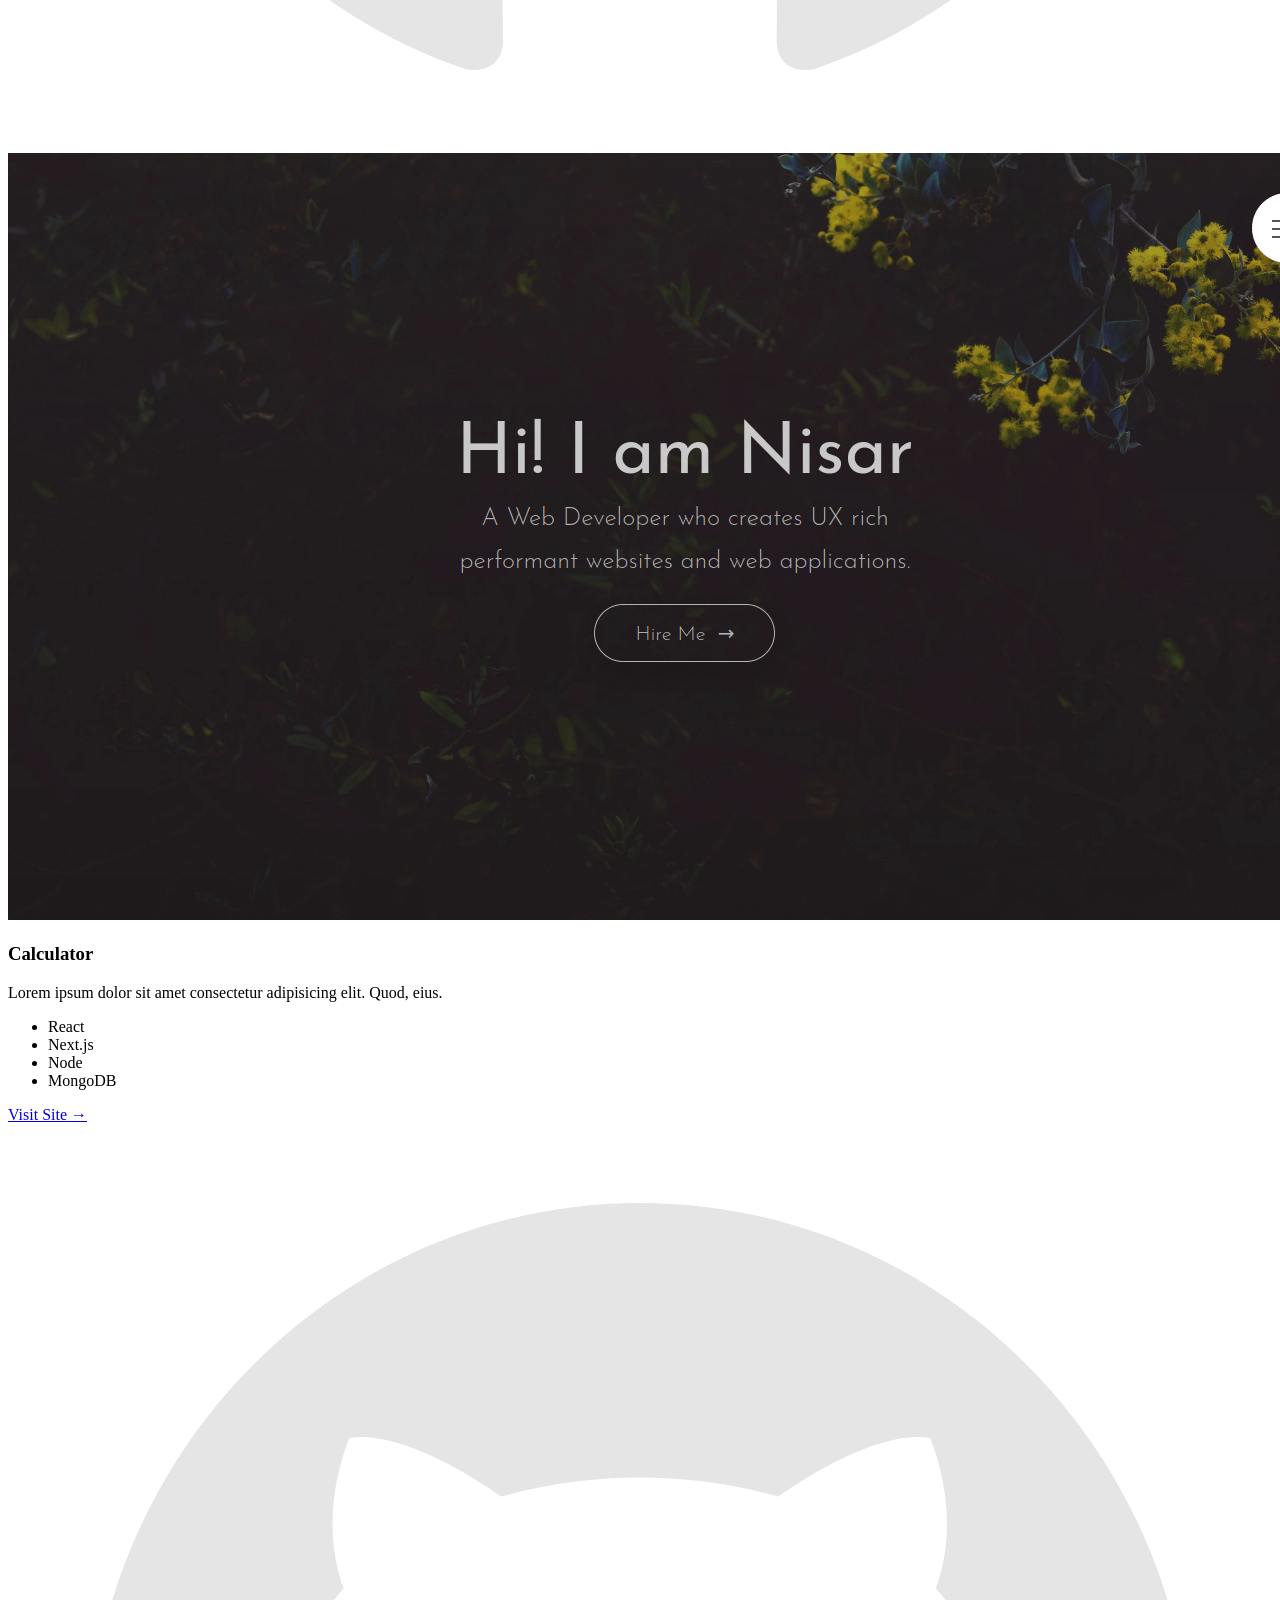
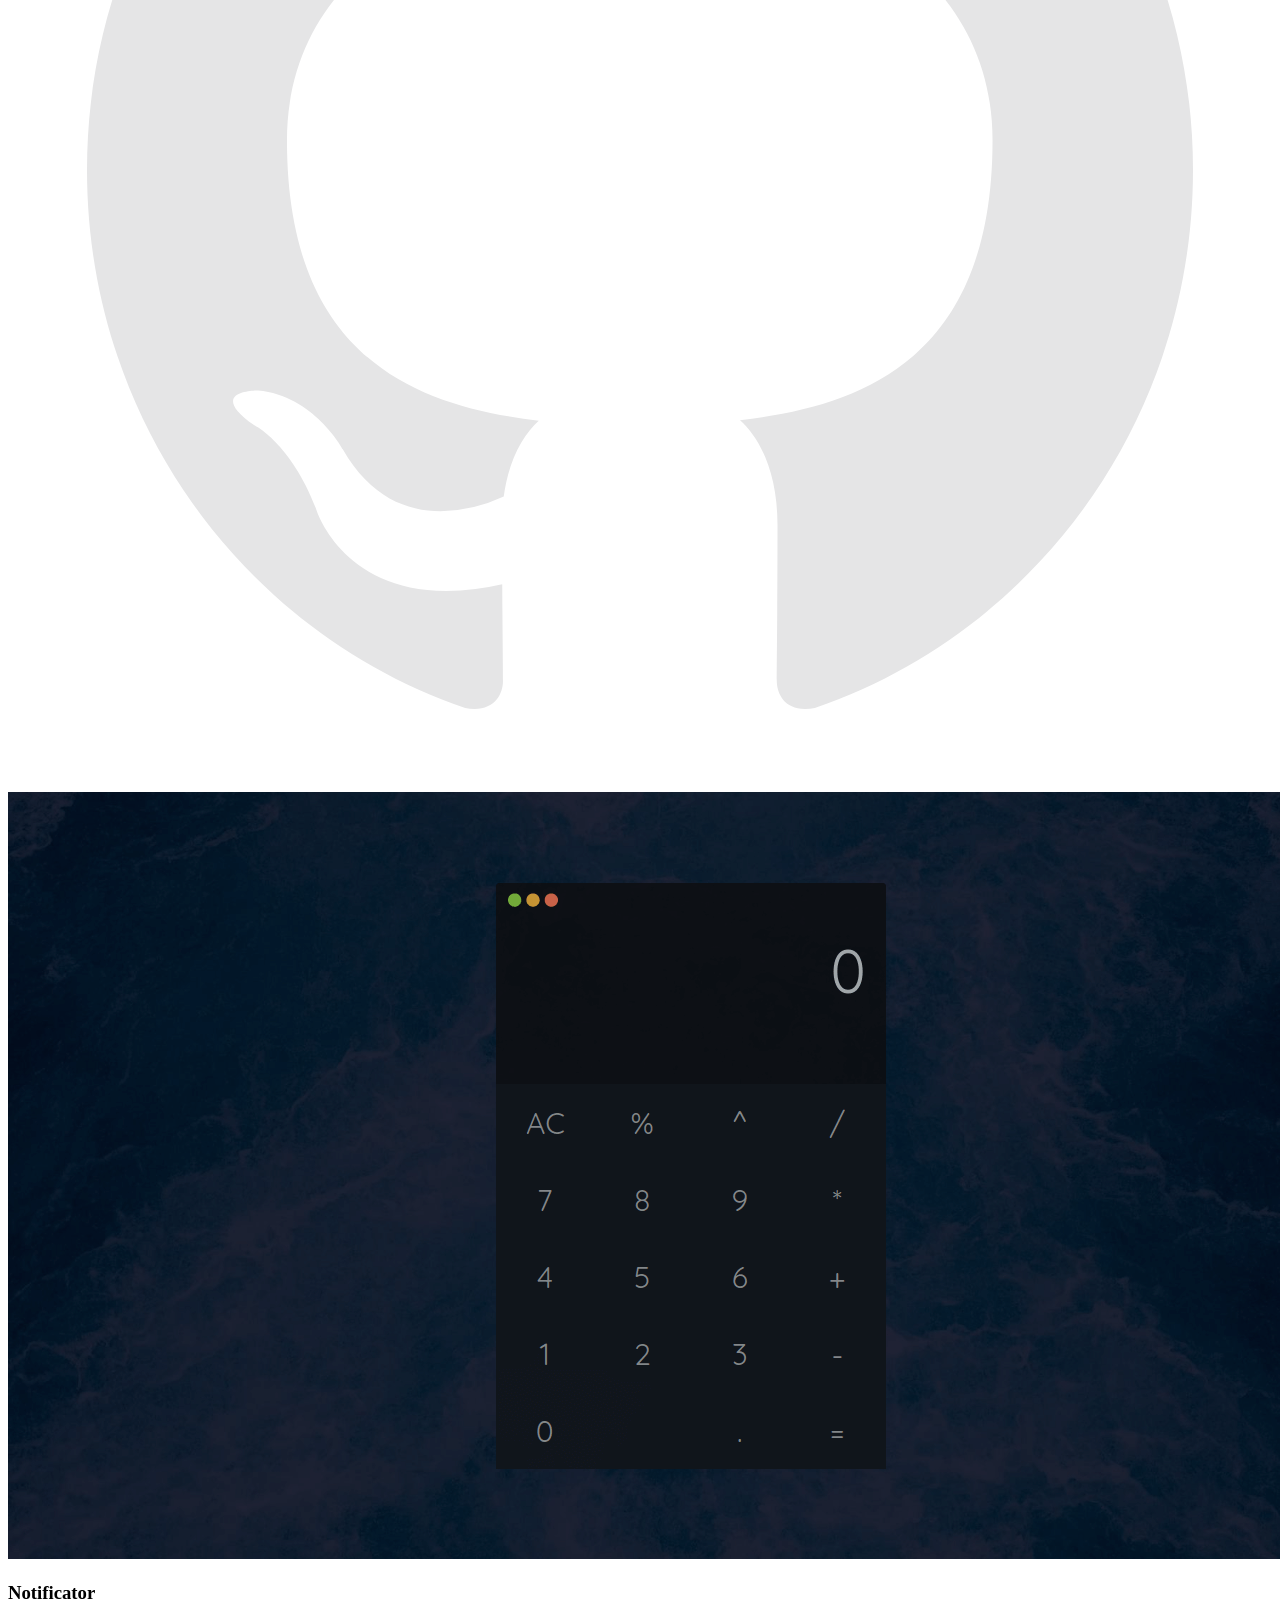
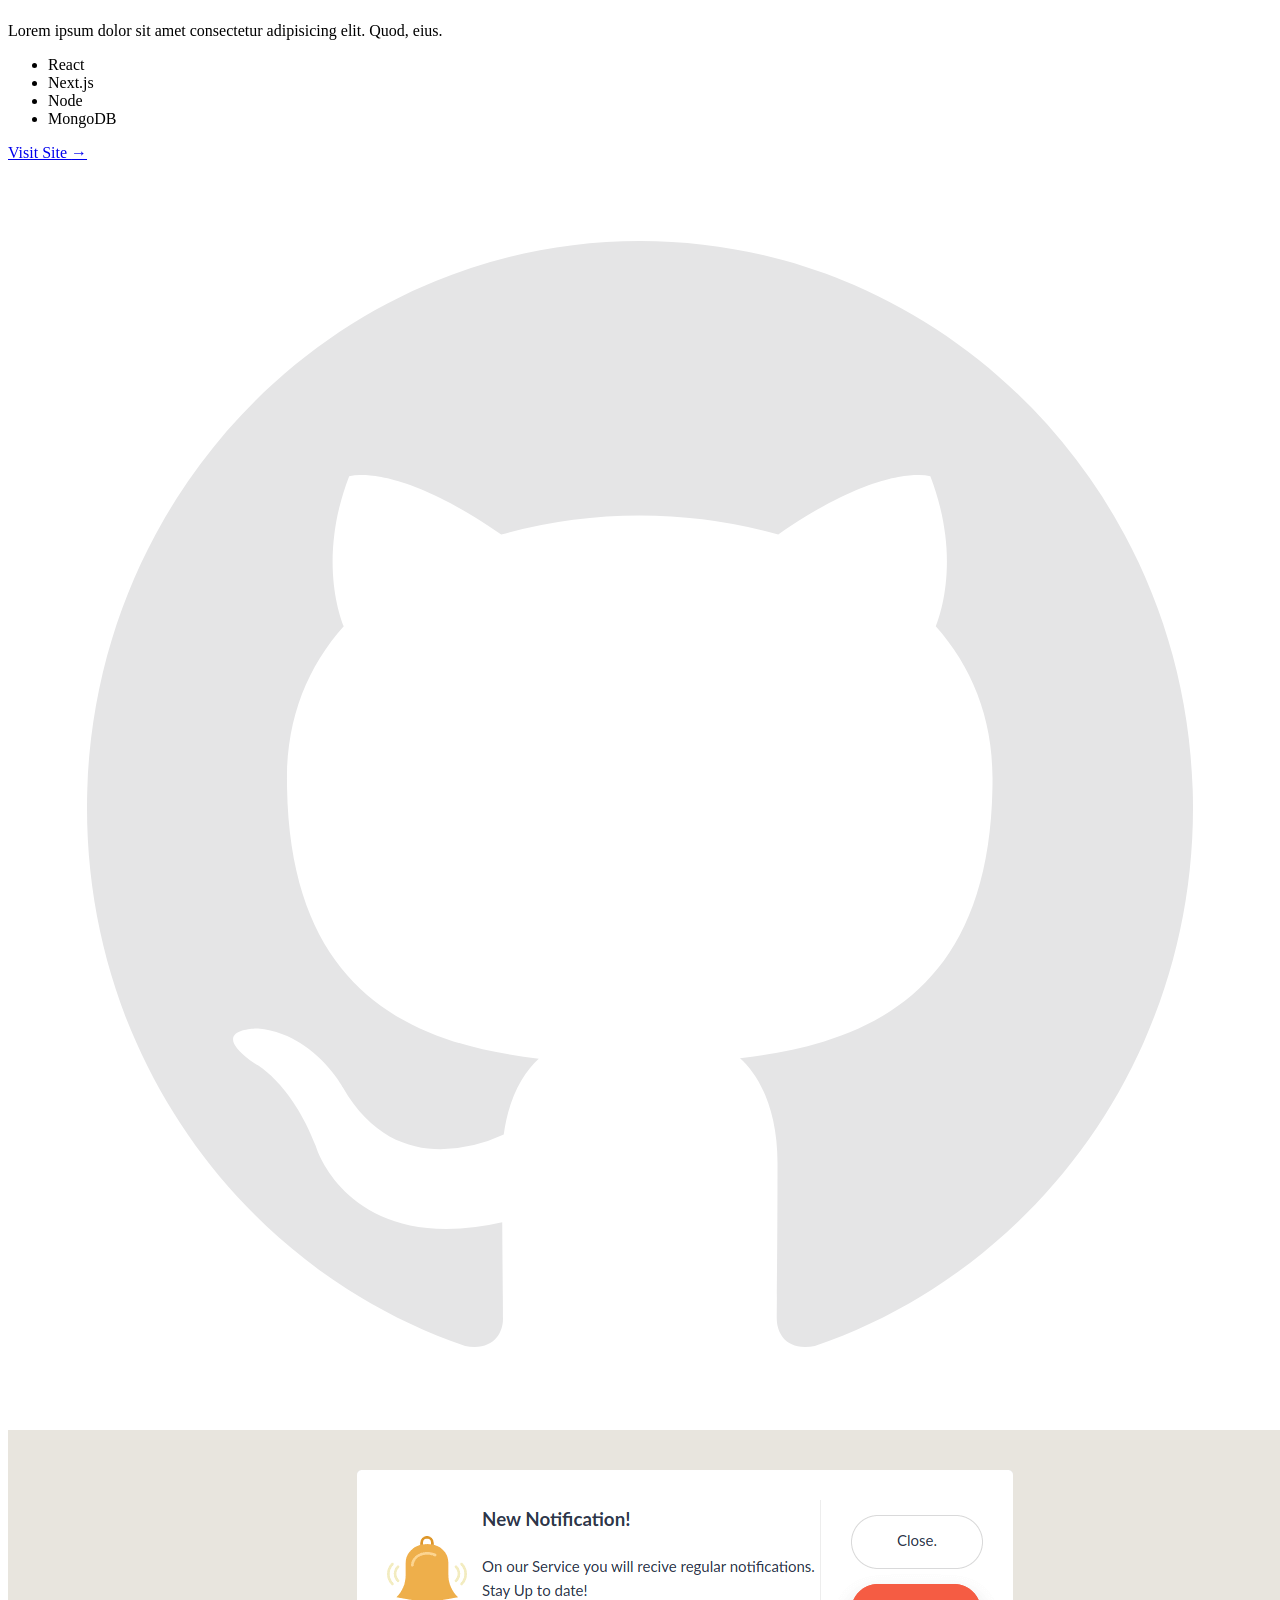
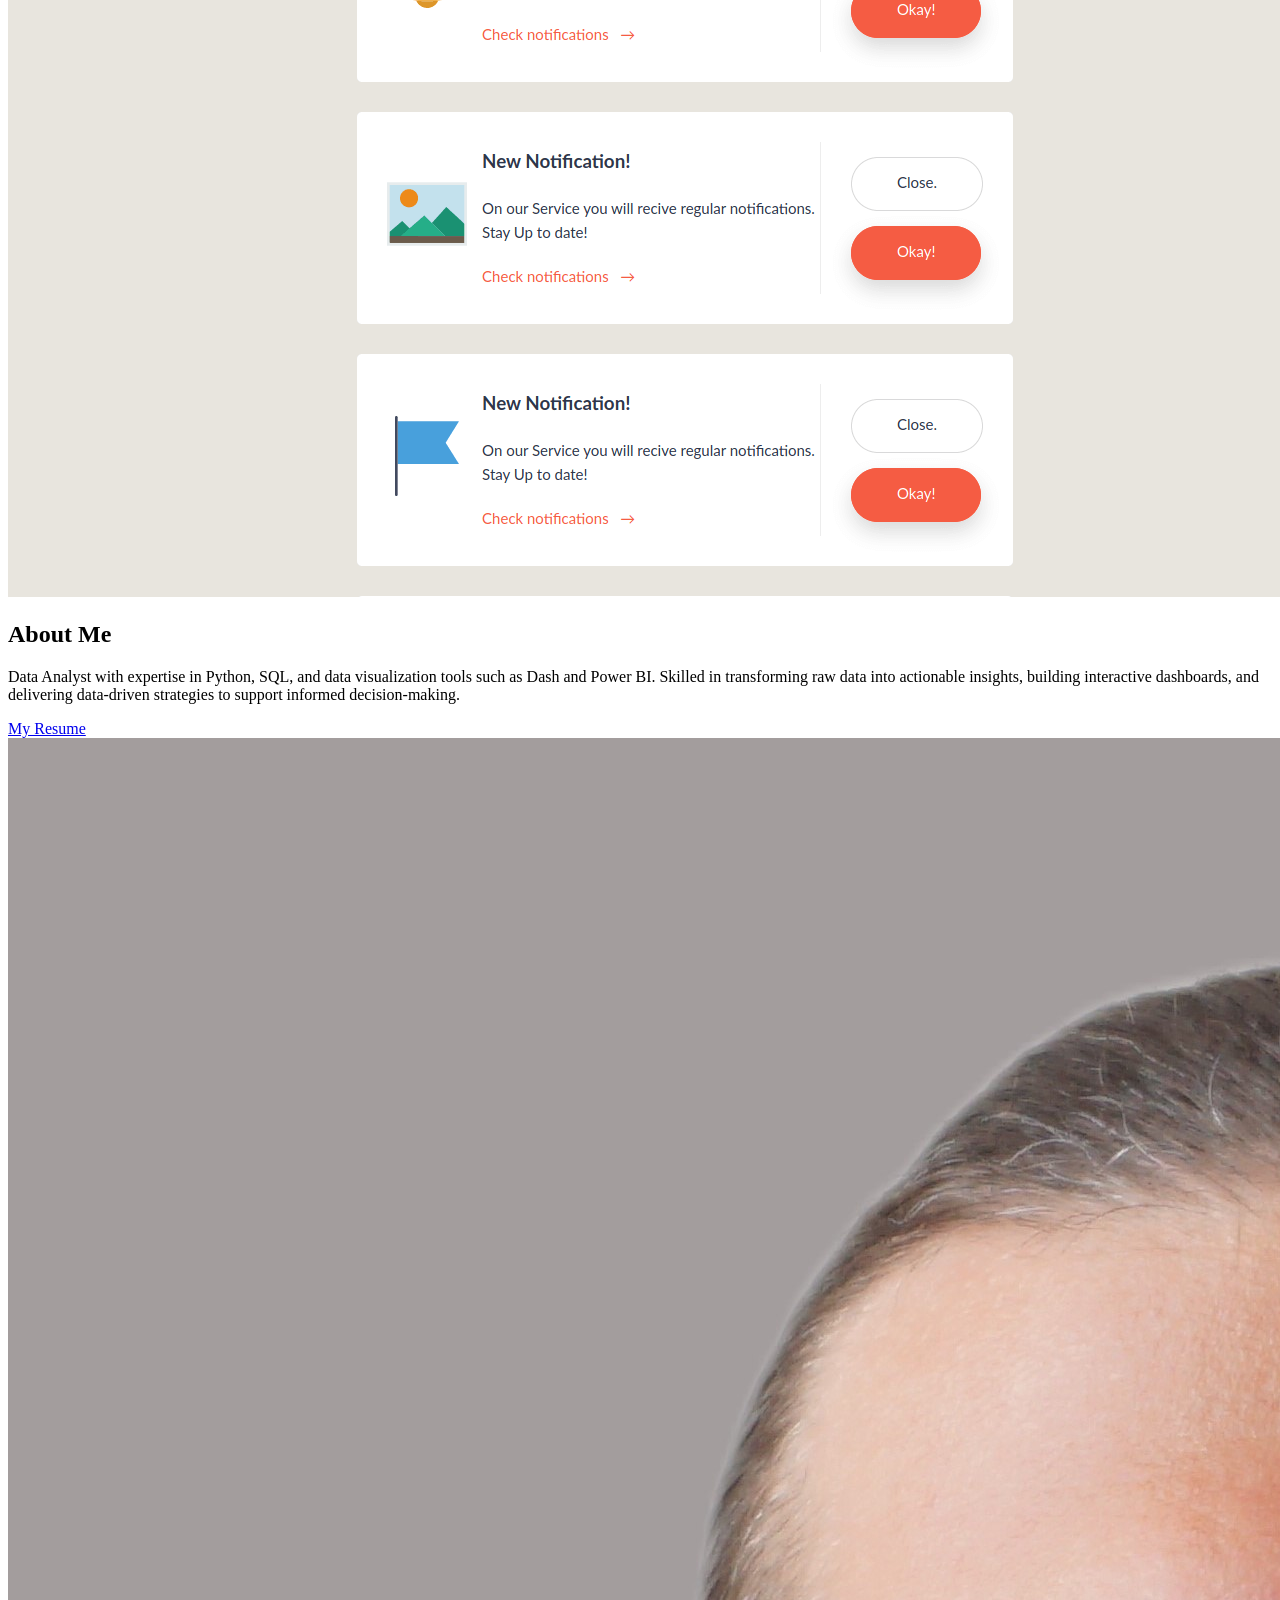
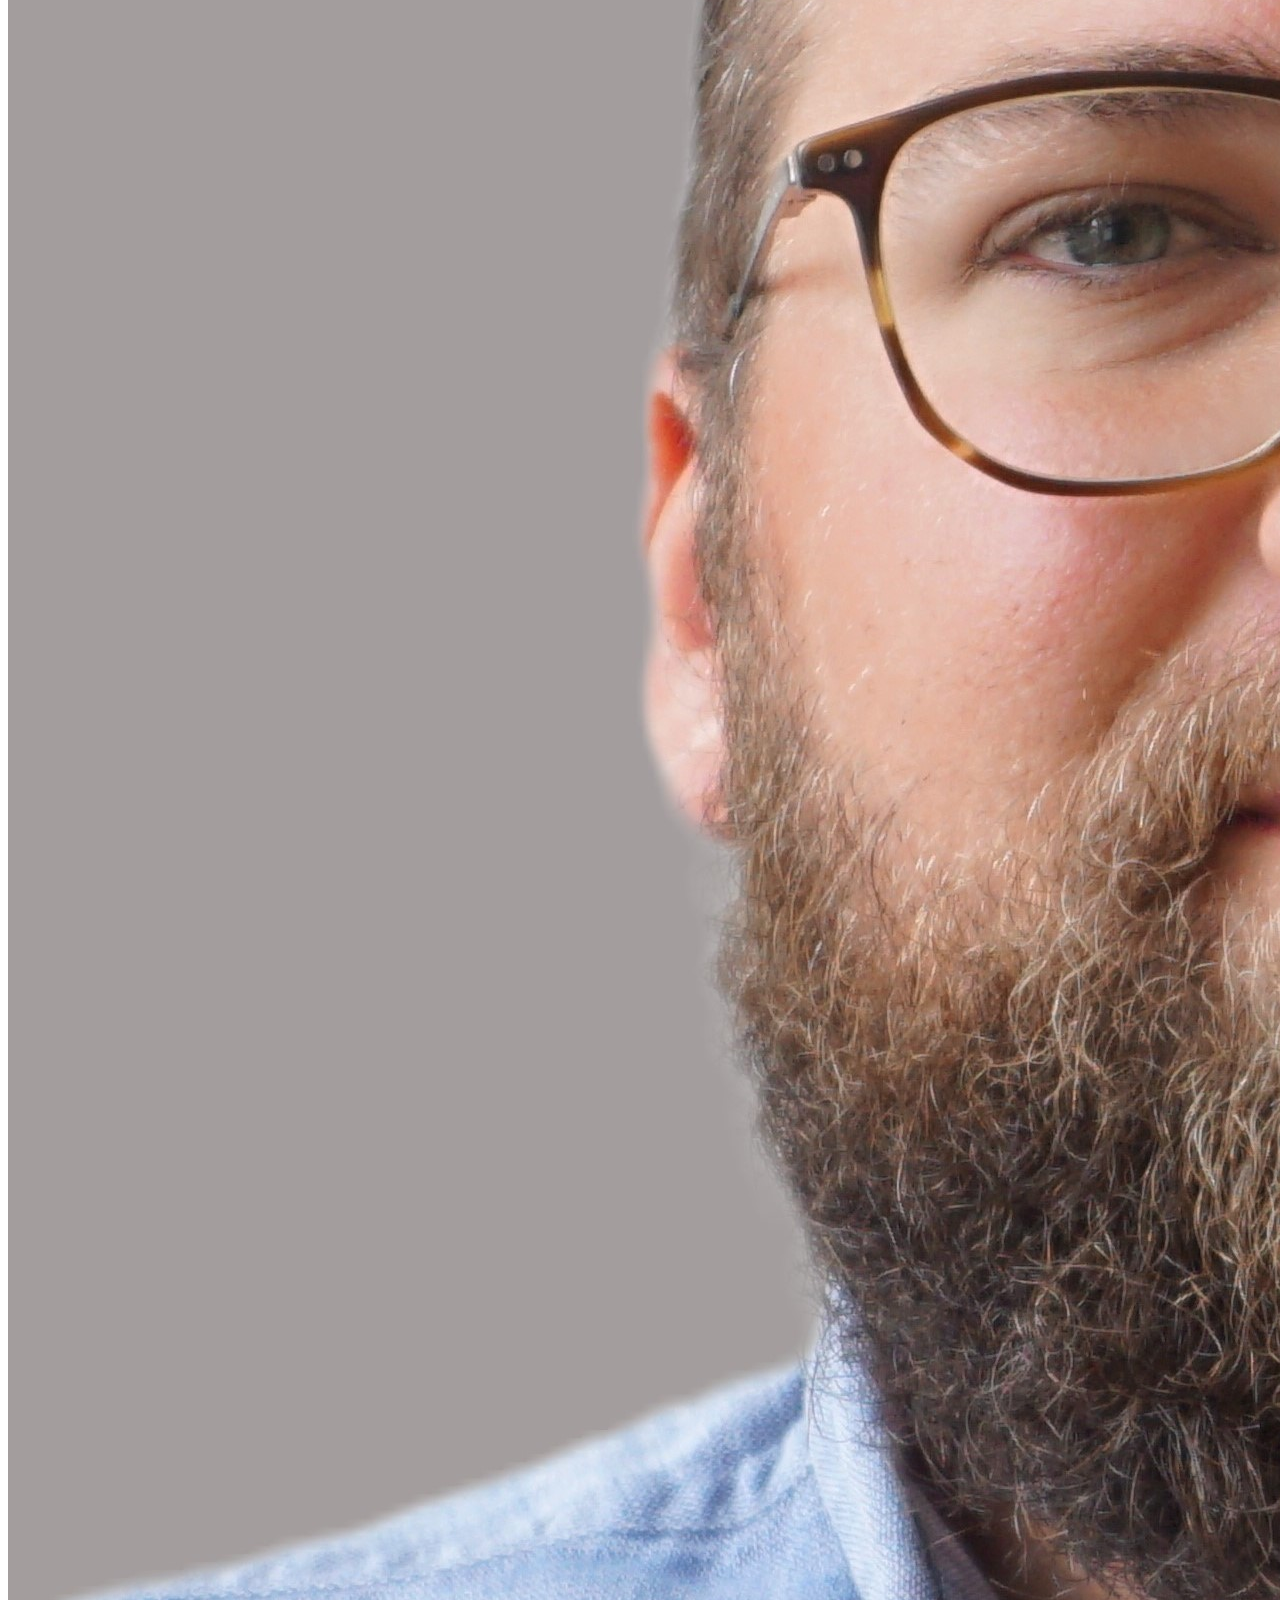
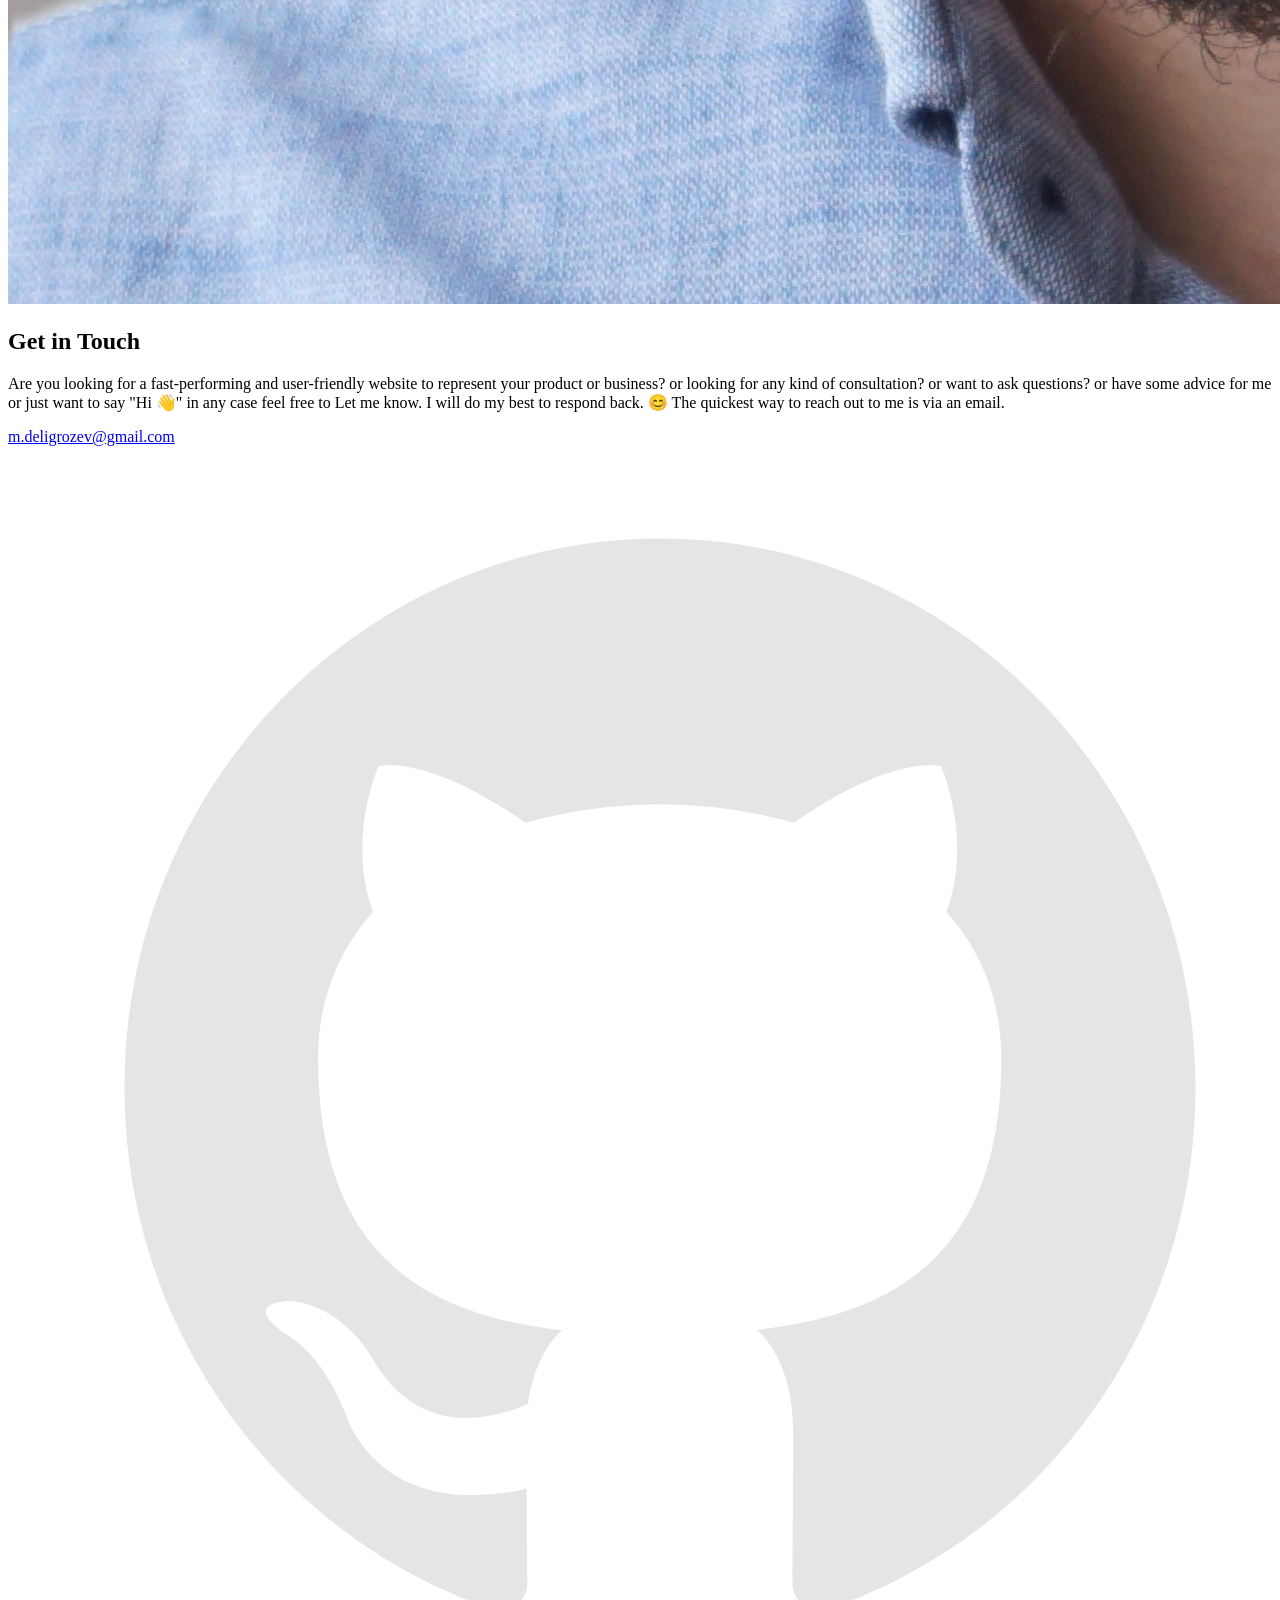
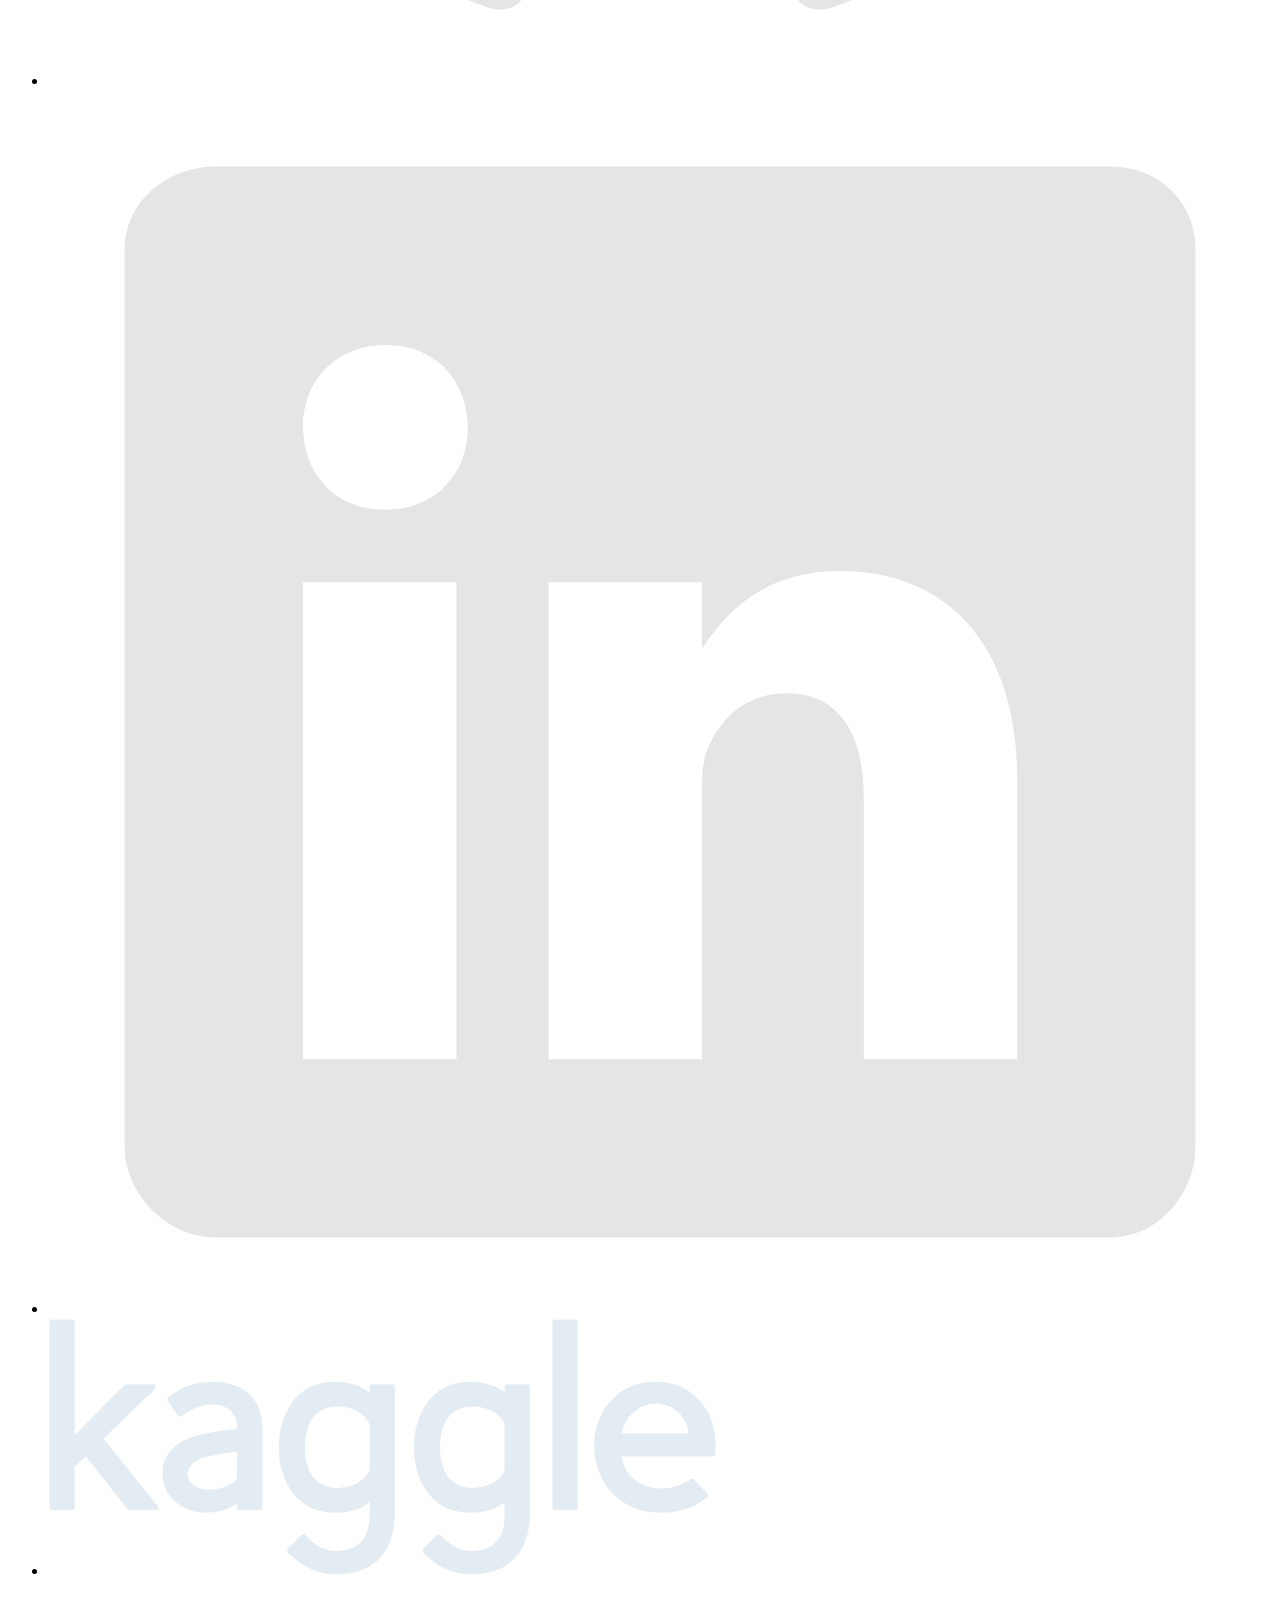
==== commit f3b30020: "update" ====
--- a/index.html
+++ b/index.html
@@ -211,7 +211,7 @@
           me is via an email.
         </p>
         <!-- Replace the email with yours -->
-        <a href="m.deligrozev@gmail.com" class="btn">you@example.com</a>
+        <a href="m.deligrozev@gmail.com" class="btn">m.deligrozev@gmail.com</a>
       </div>
     </div>
   </section>
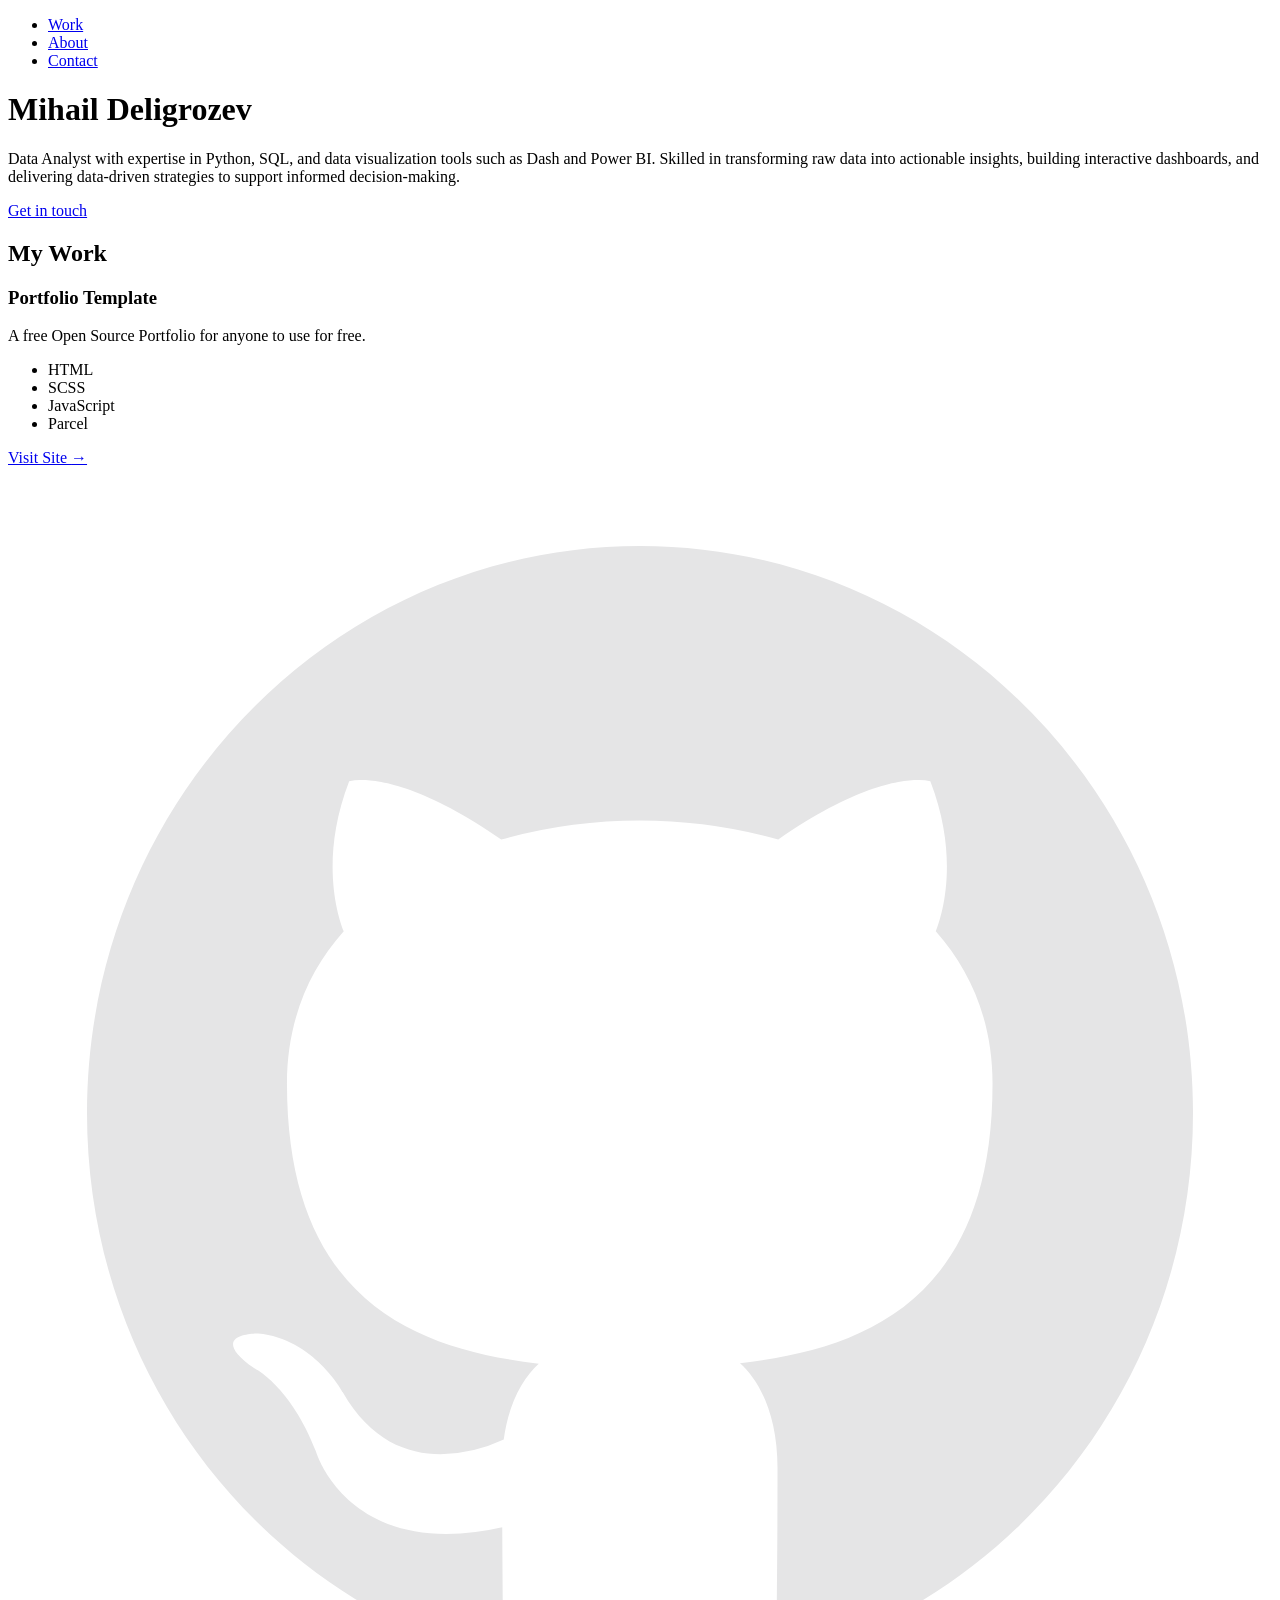
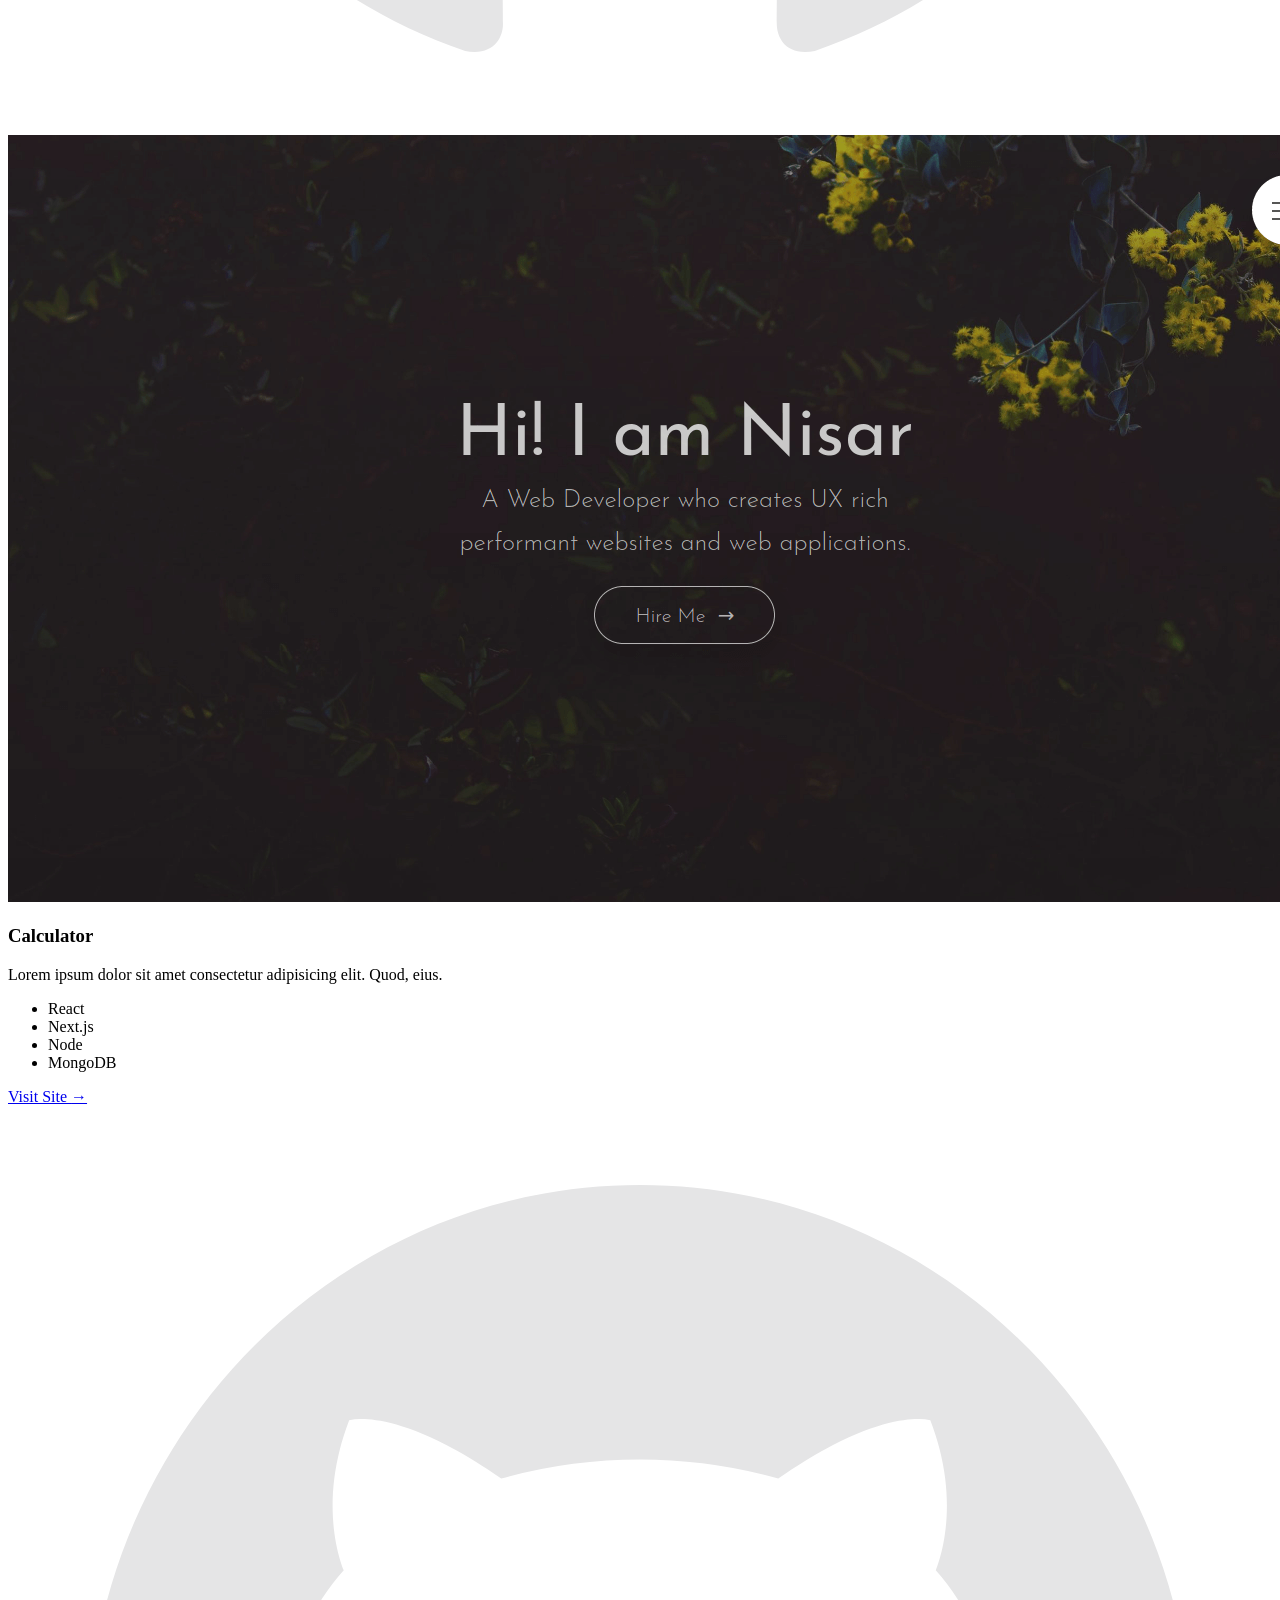
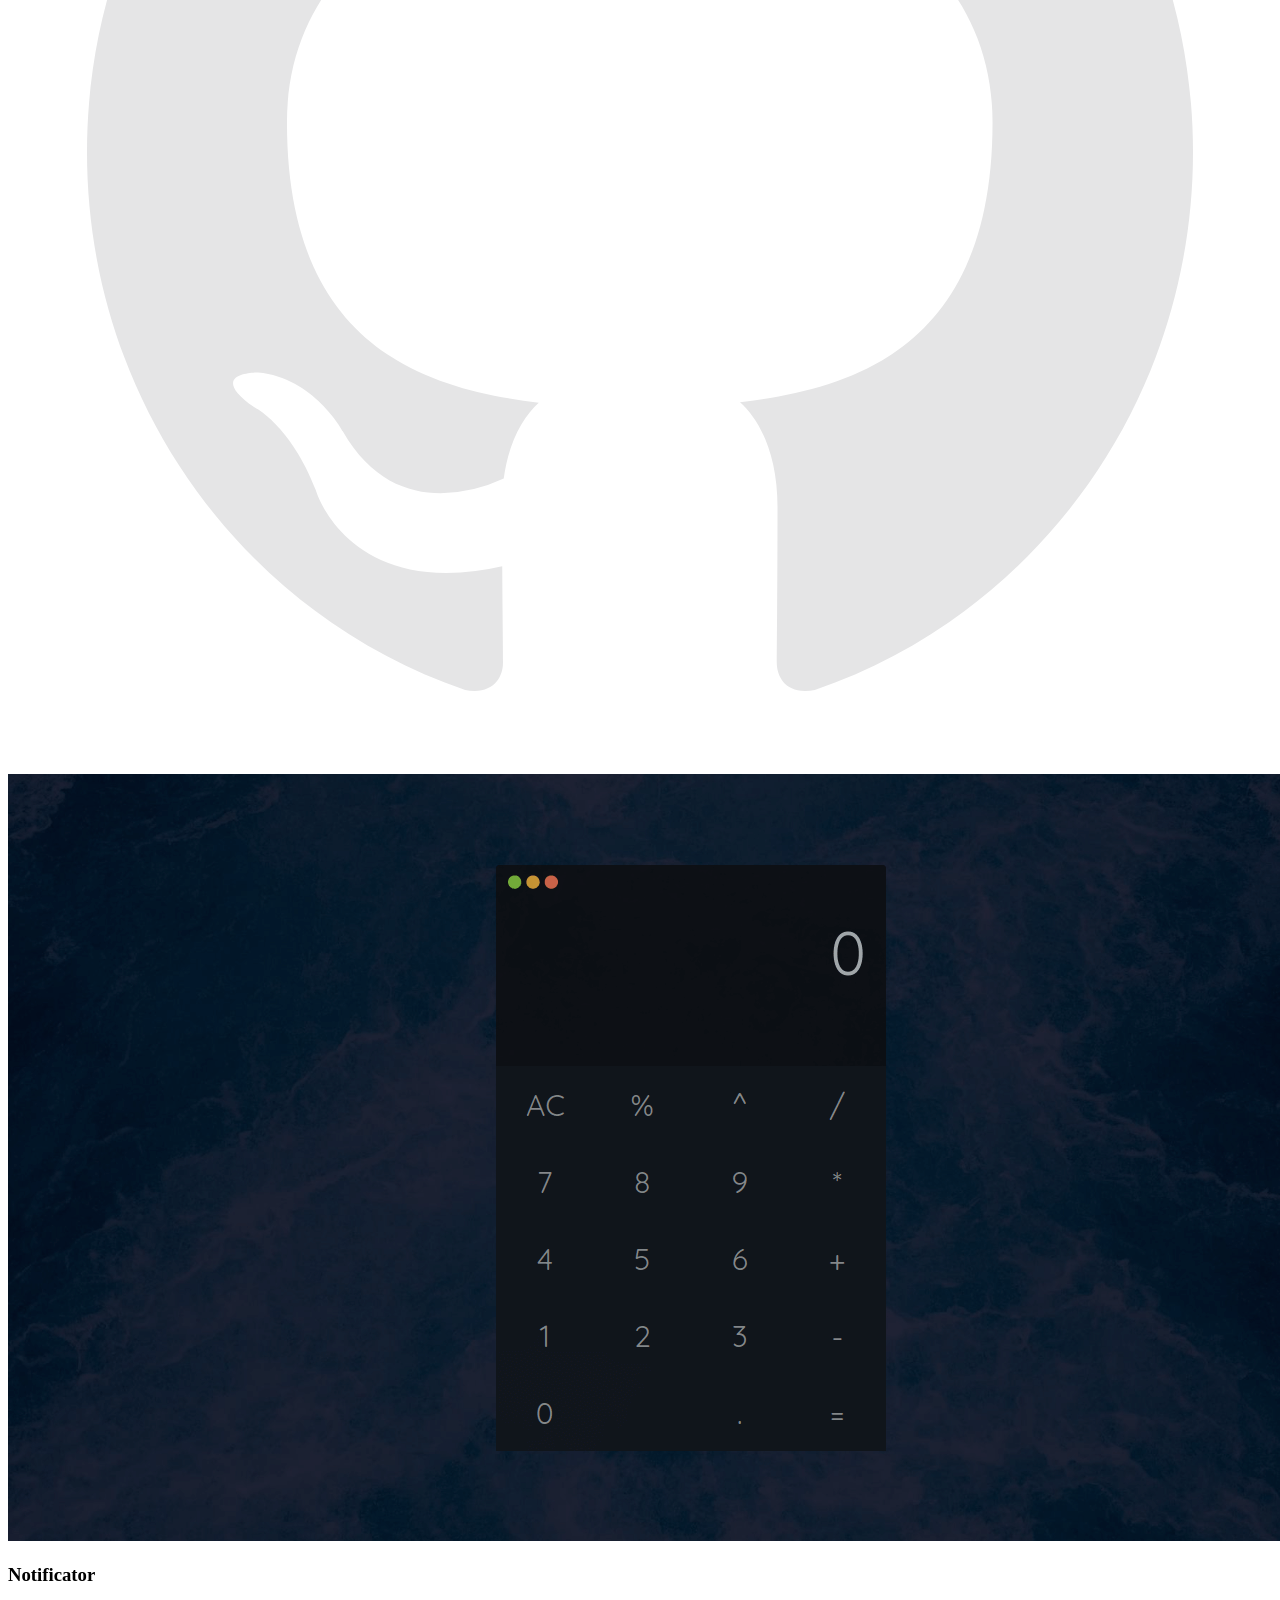
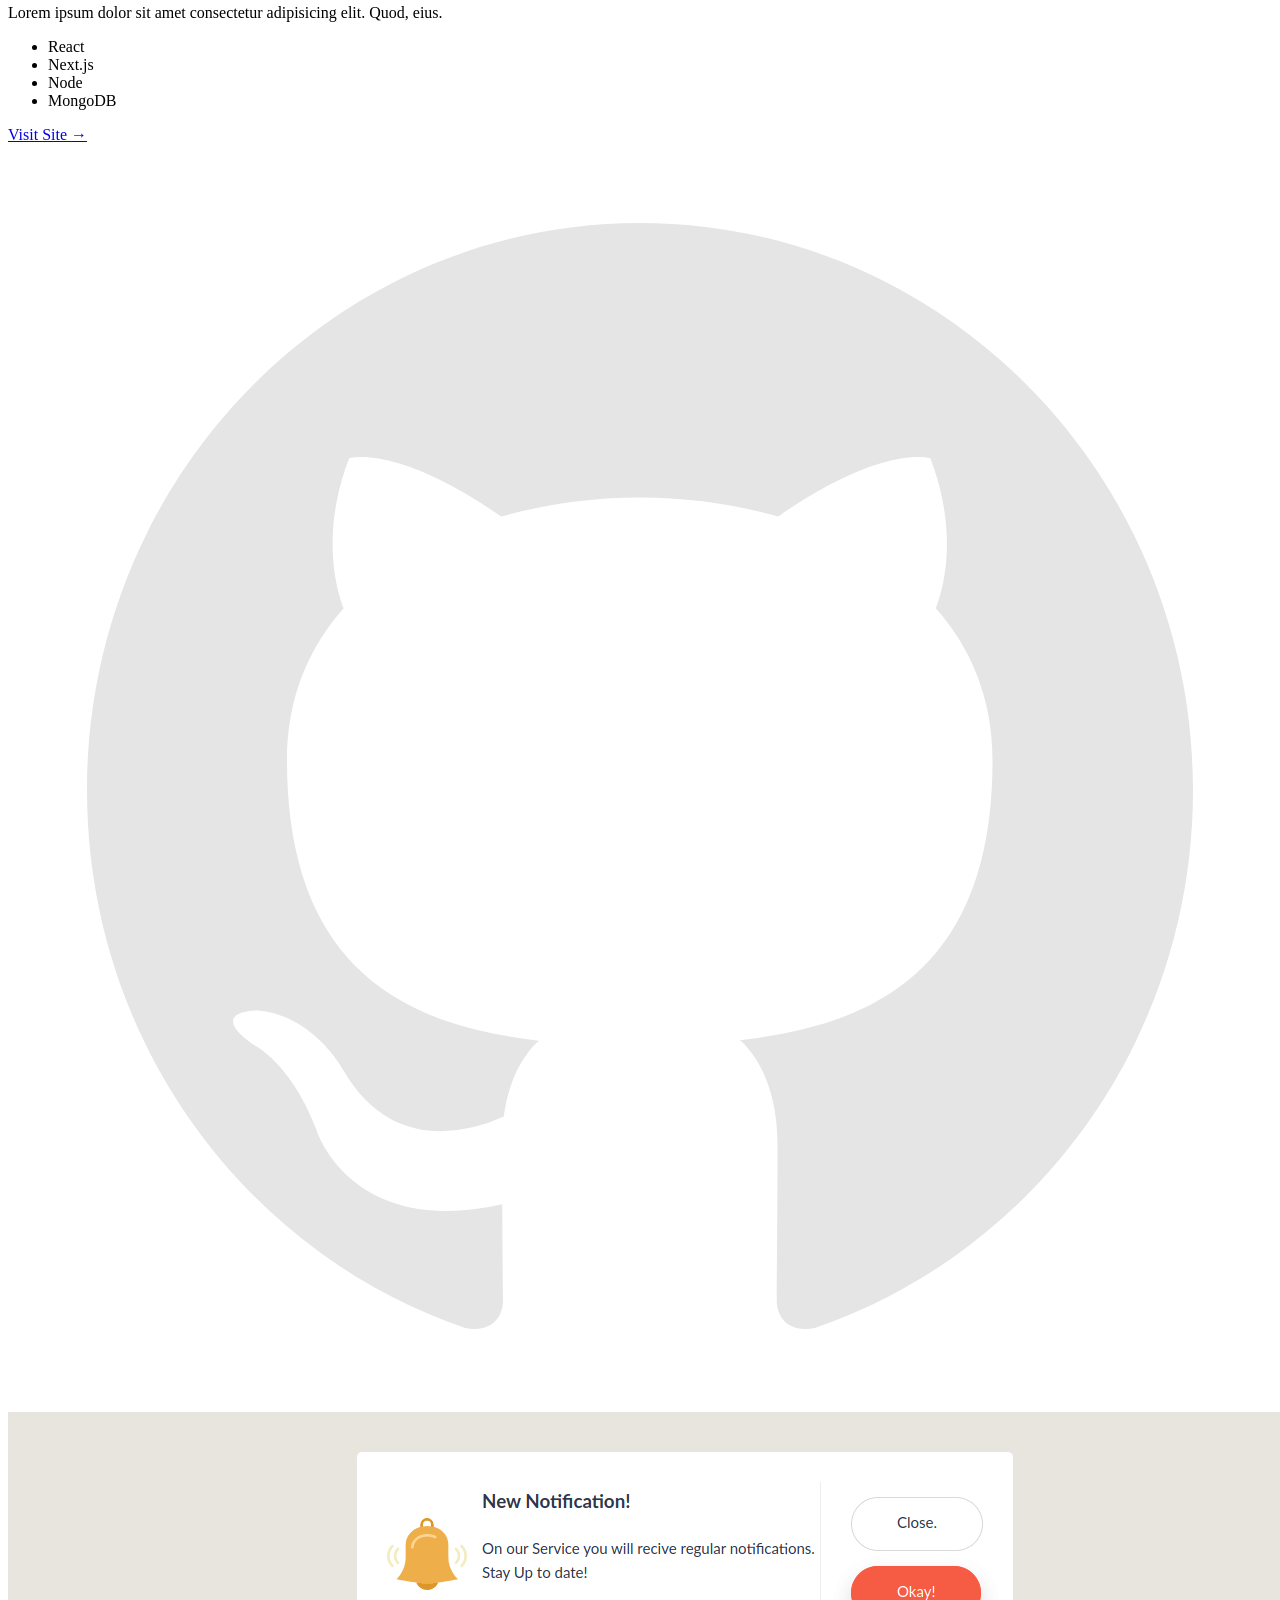
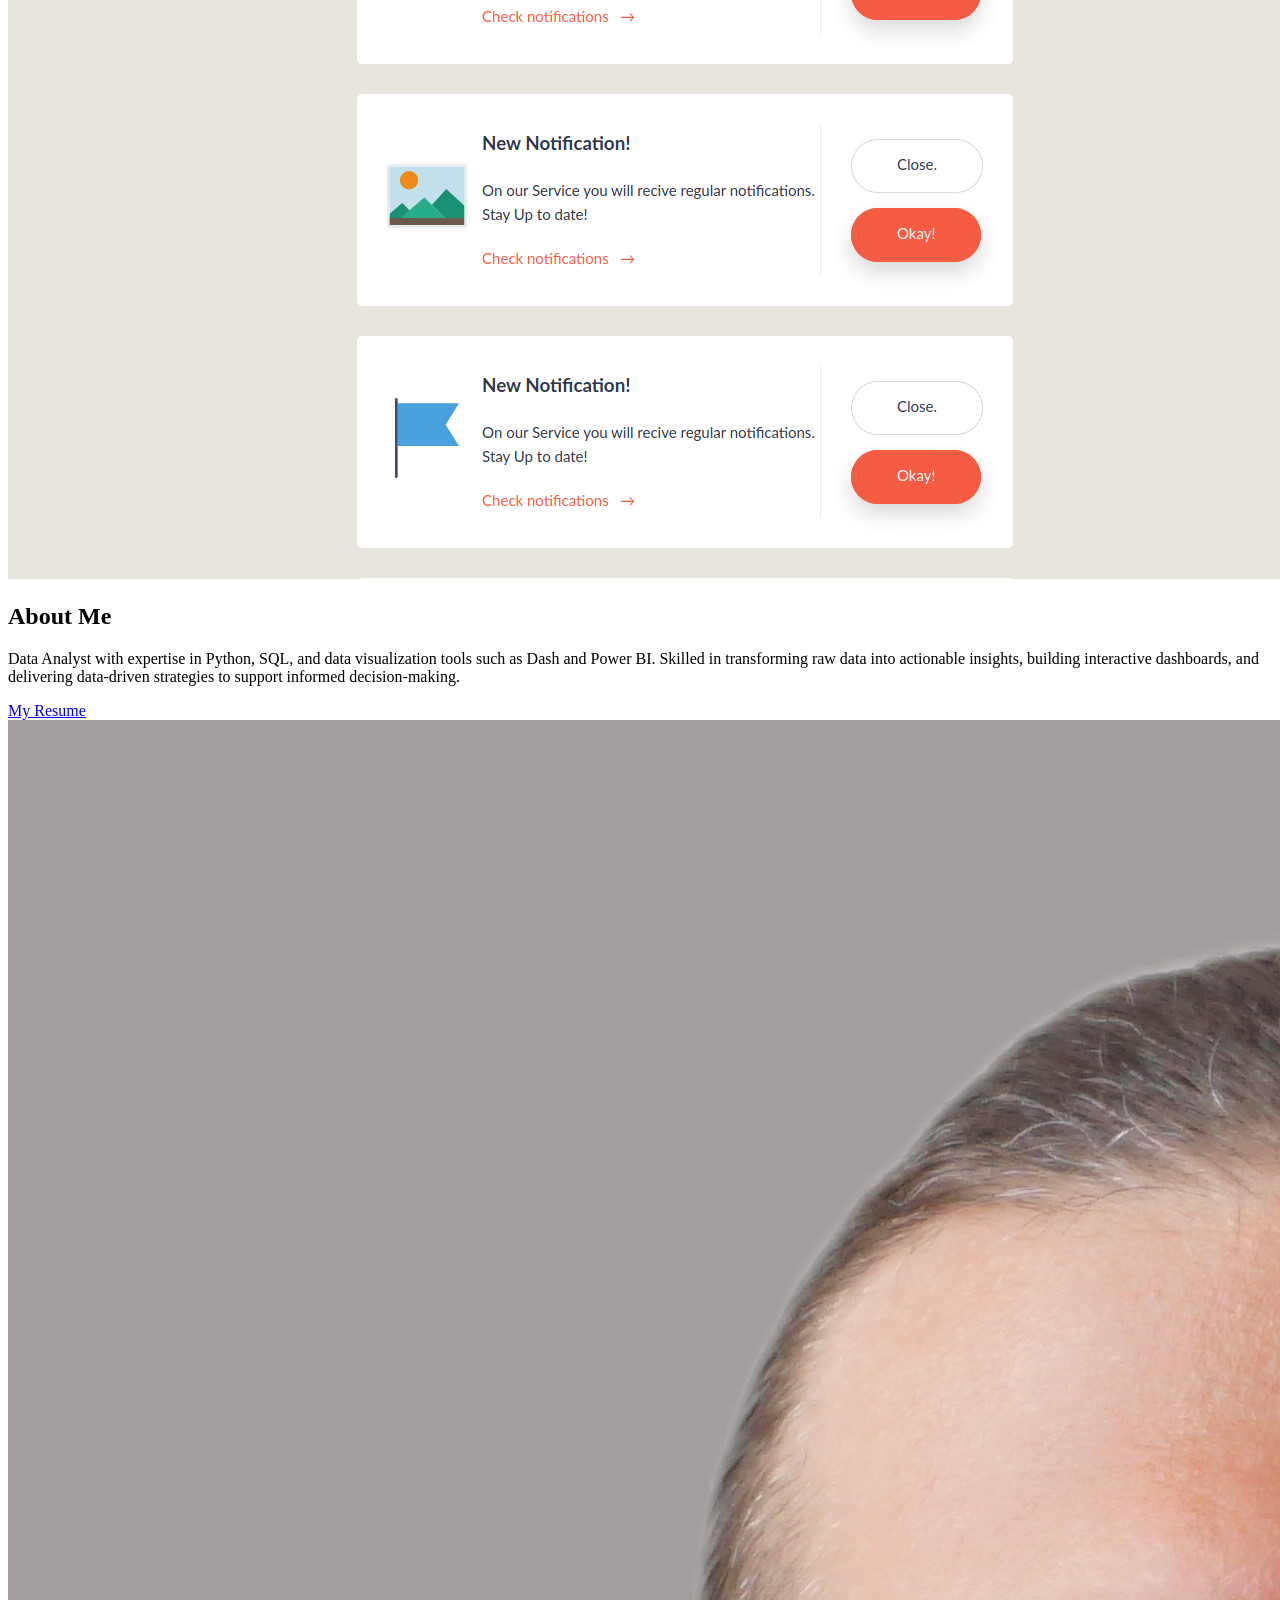
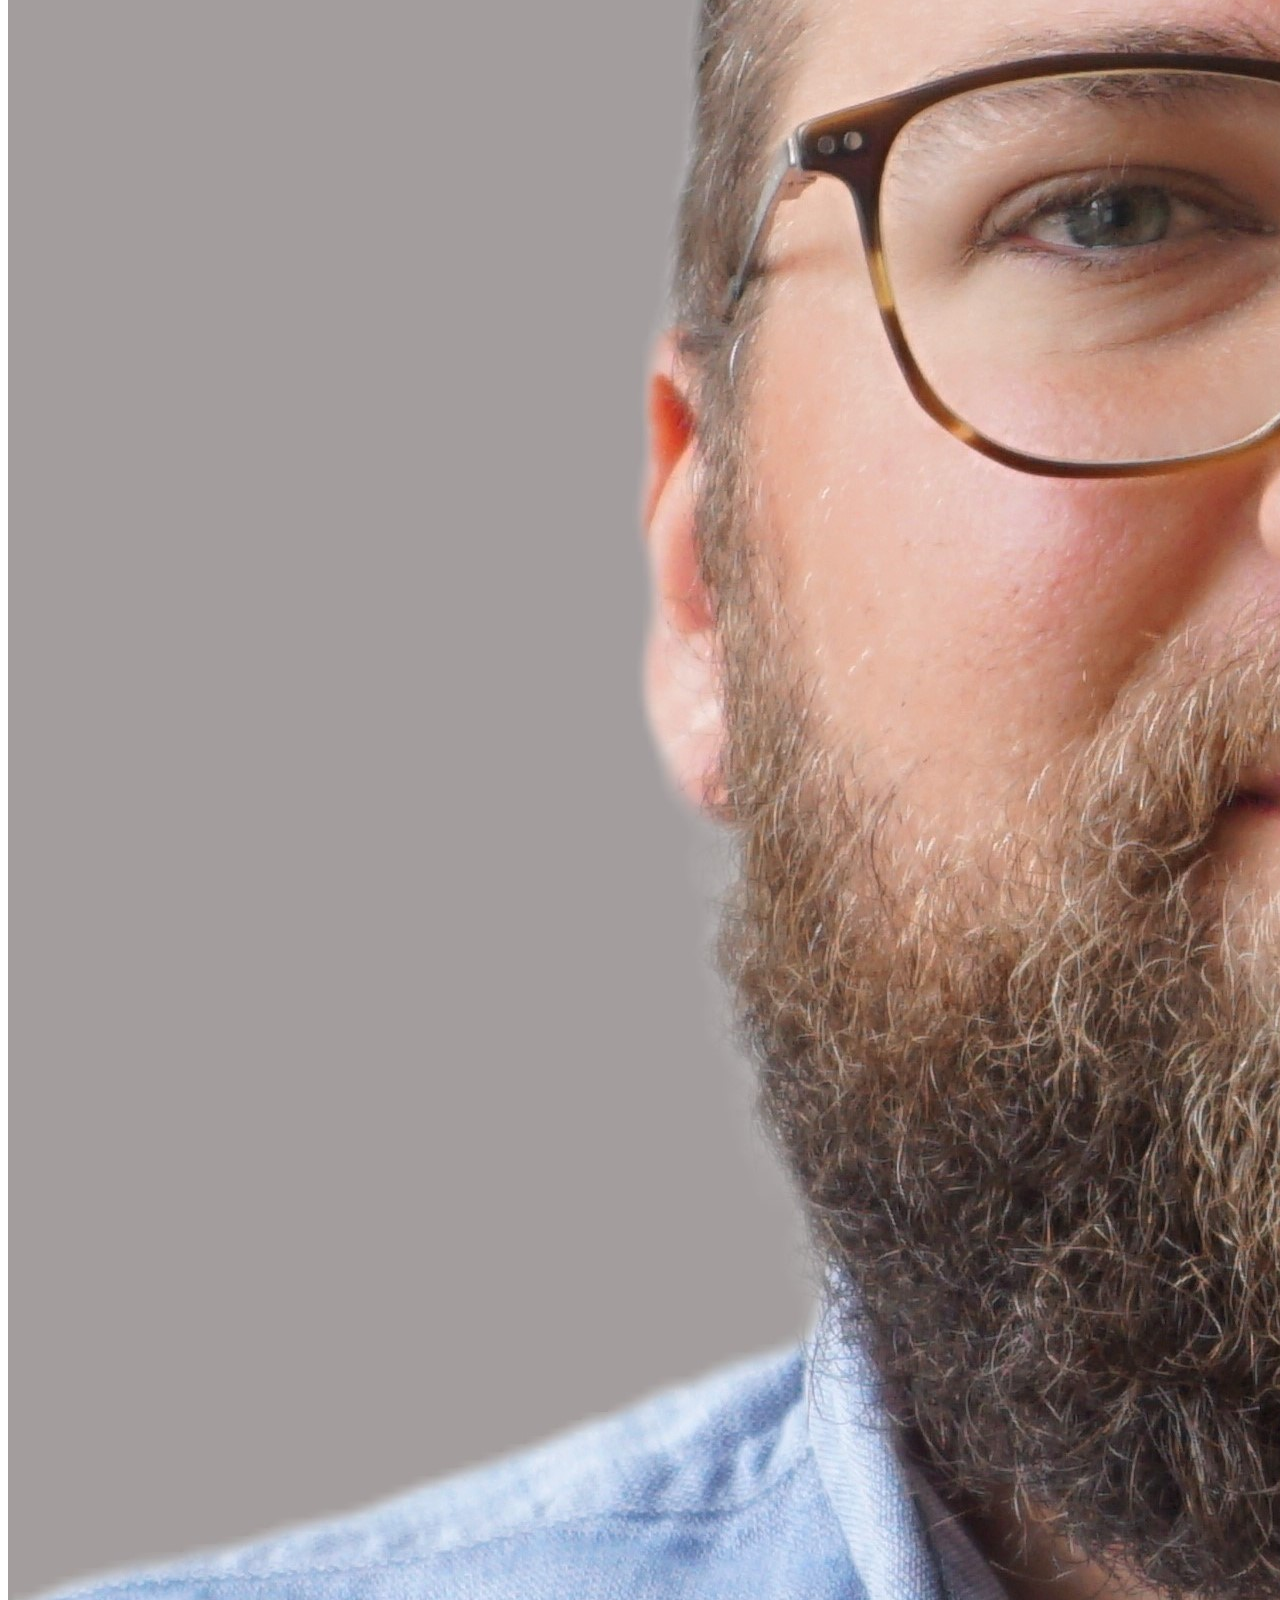
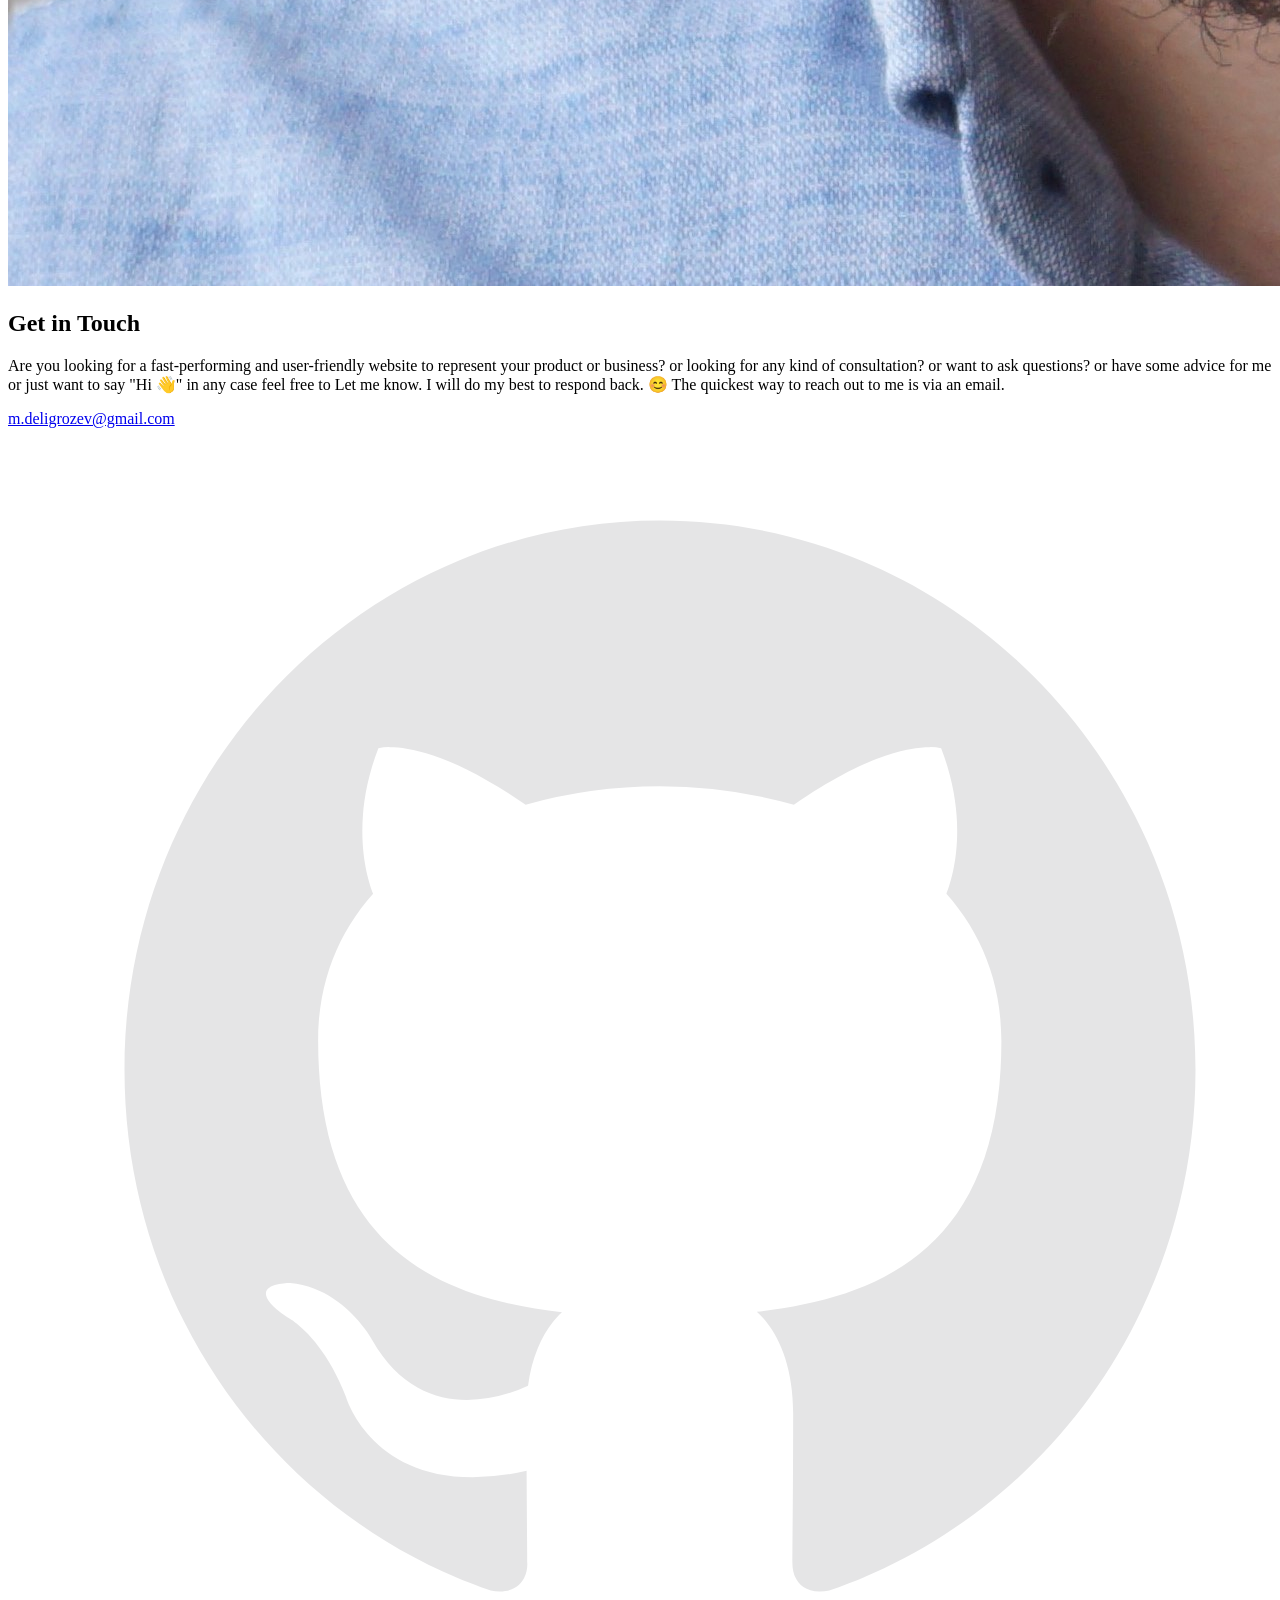
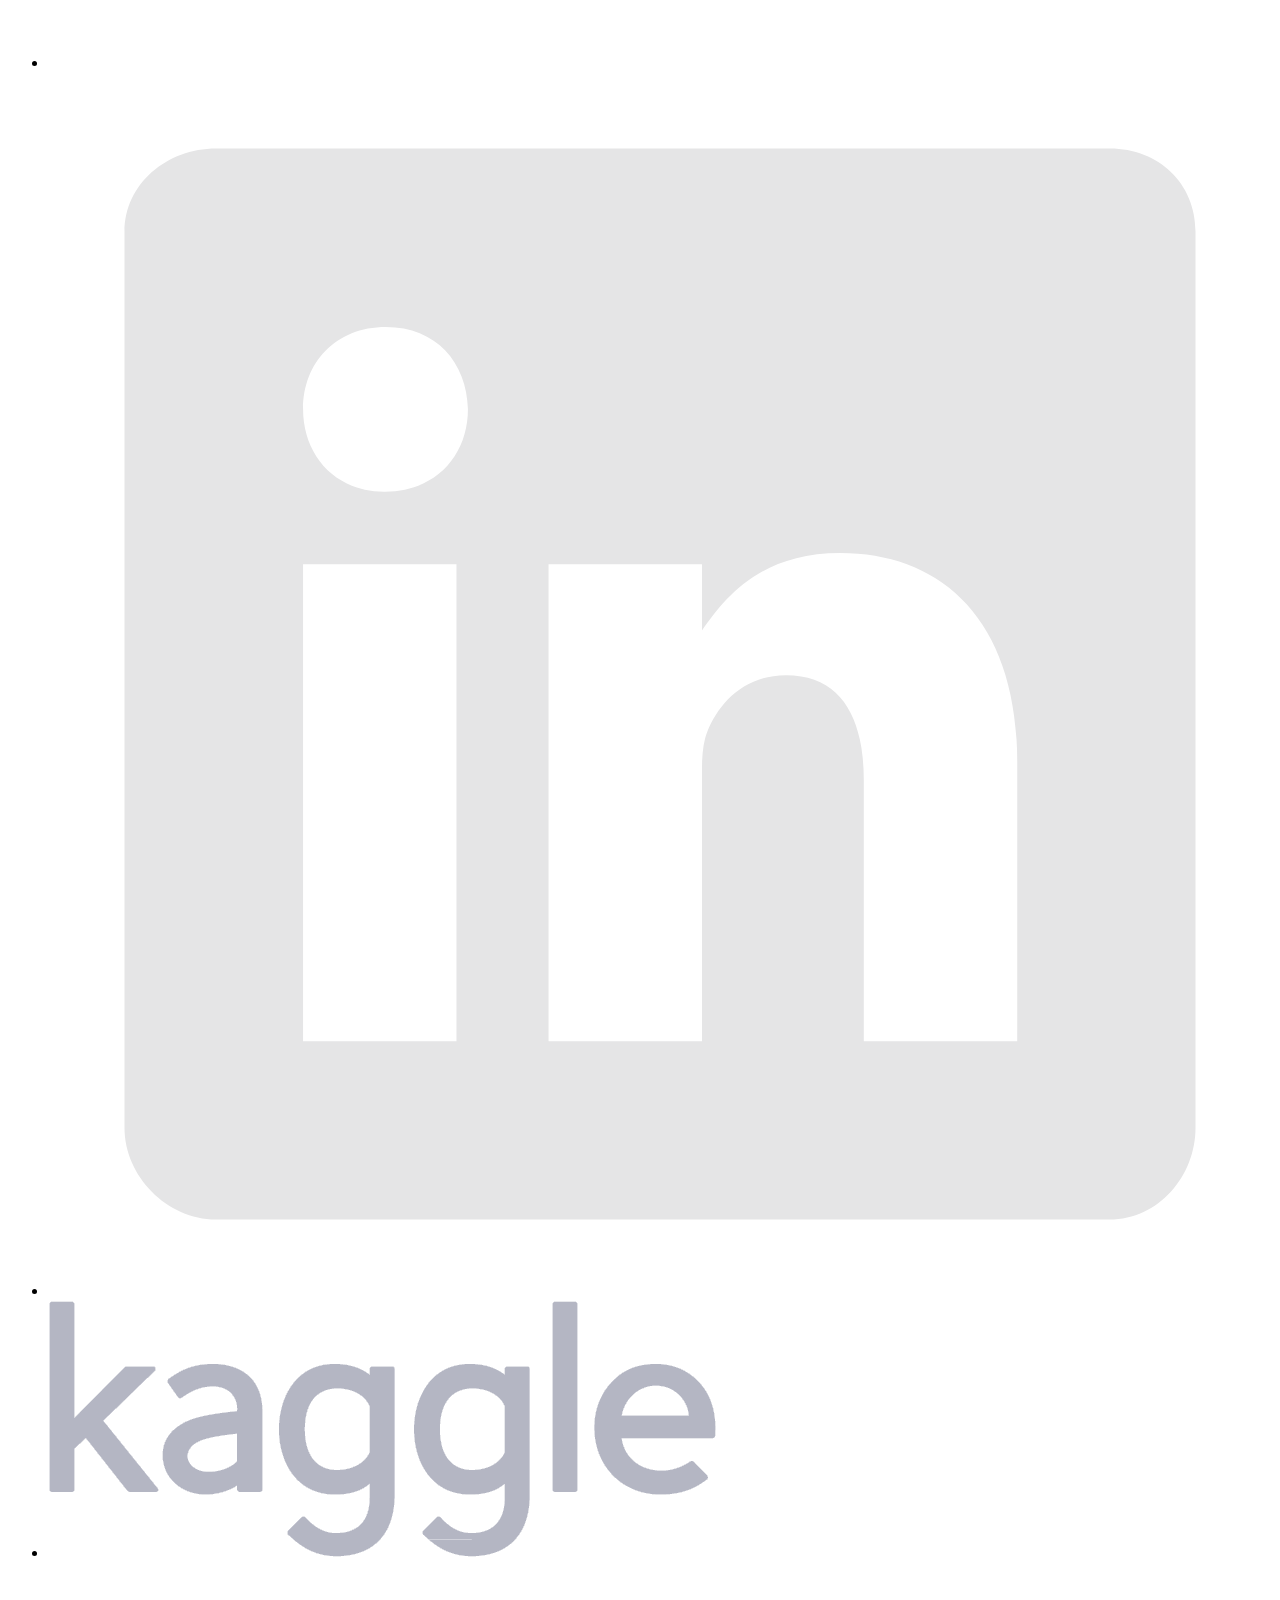
==== commit 31e487e8: "new" ====
--- a/index.html
+++ b/index.html
@@ -31,11 +31,15 @@
     <div class="row">
       <nav class="nav" role="navigation">
         <ul class="nav__items">
-          <li class="nav__item"><a href="#work" class="nav__link">Work</a></li>
-          <li class="nav__item"><a href="#clients" class="nav__link">Clients</a></li>
+          <li class="nav__item">
+            <a href="#work" class="nav__link">Work</a>
+          </li>
+          <!-- *****<li class="nav__item">
+            <a href="#clients" class="nav__link">Clients</a>
+          </li> ***** -->
           <li class="nav__item">
             <a href="#about" class="nav__link">About</a>
-          </li>
+          </li> 
           <li class="nav__item">
             <a href="#contact" class="nav__link">Contact</a>
           </li>
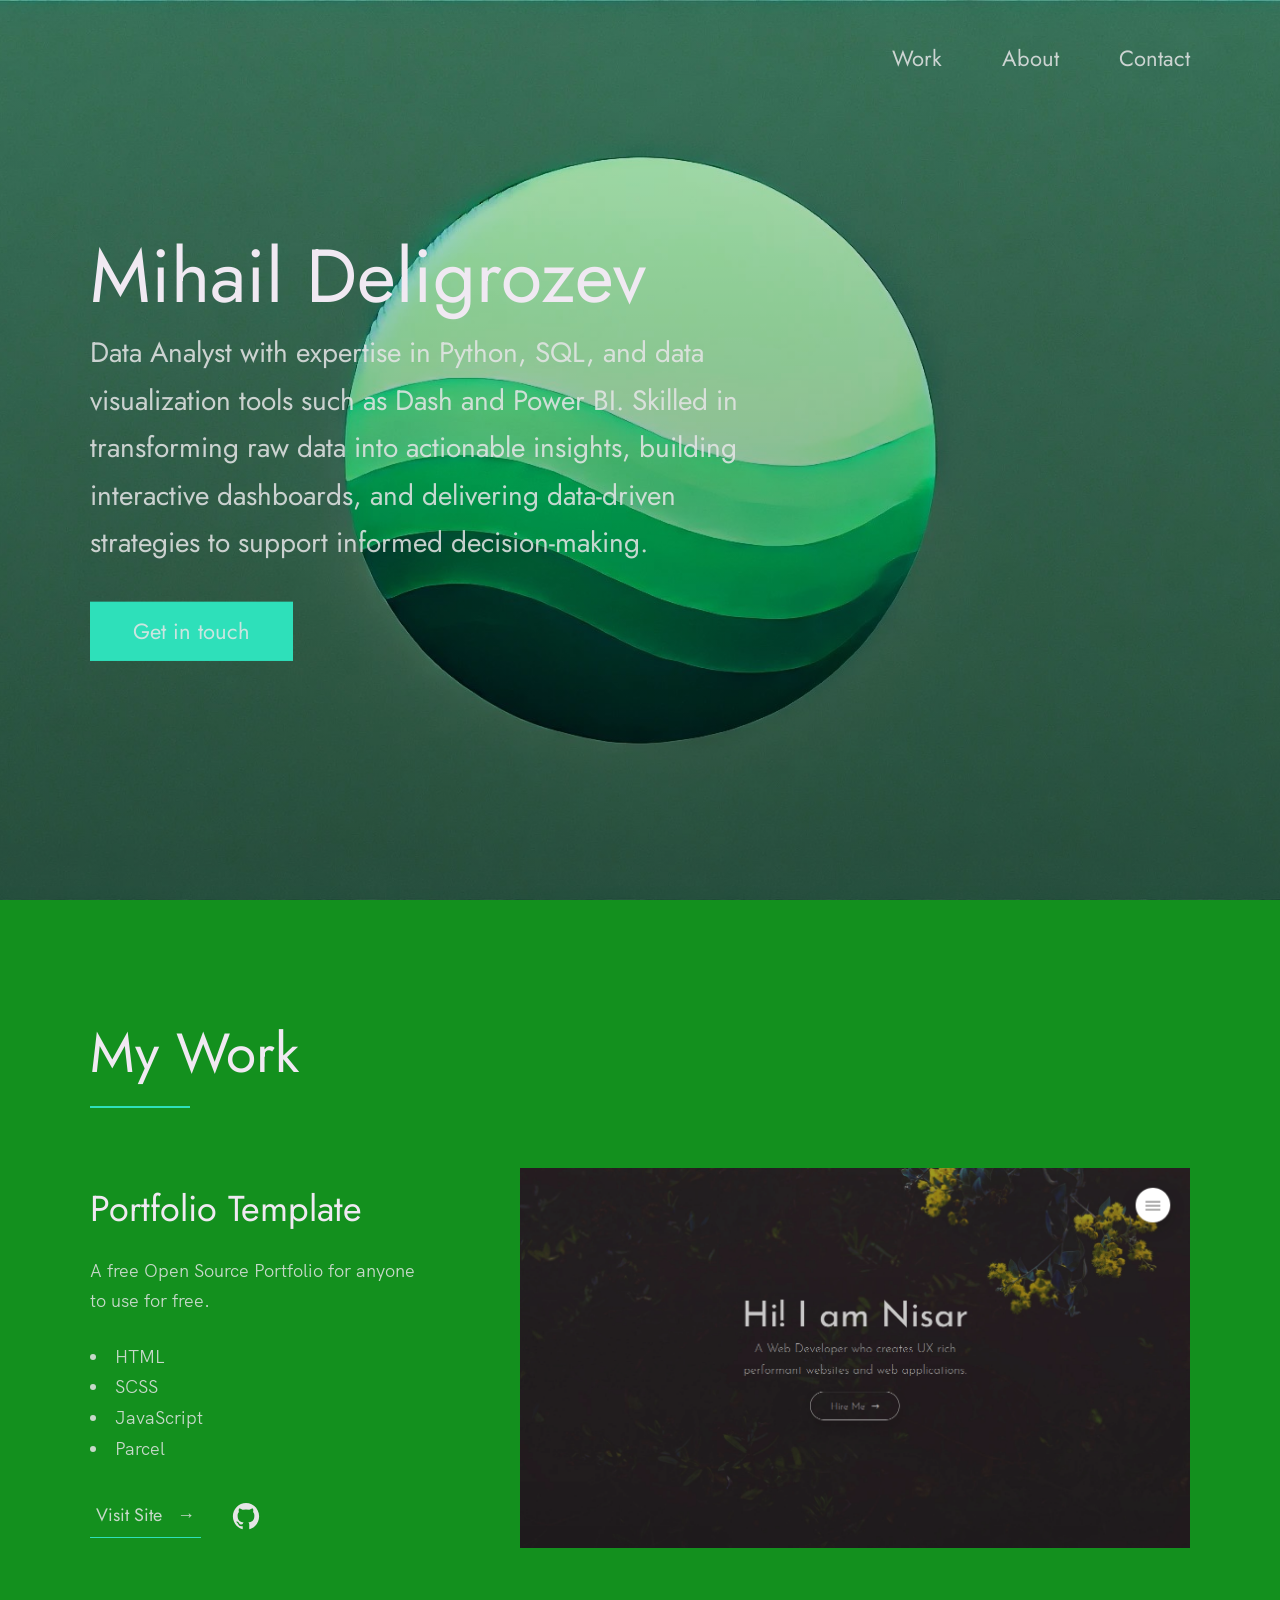
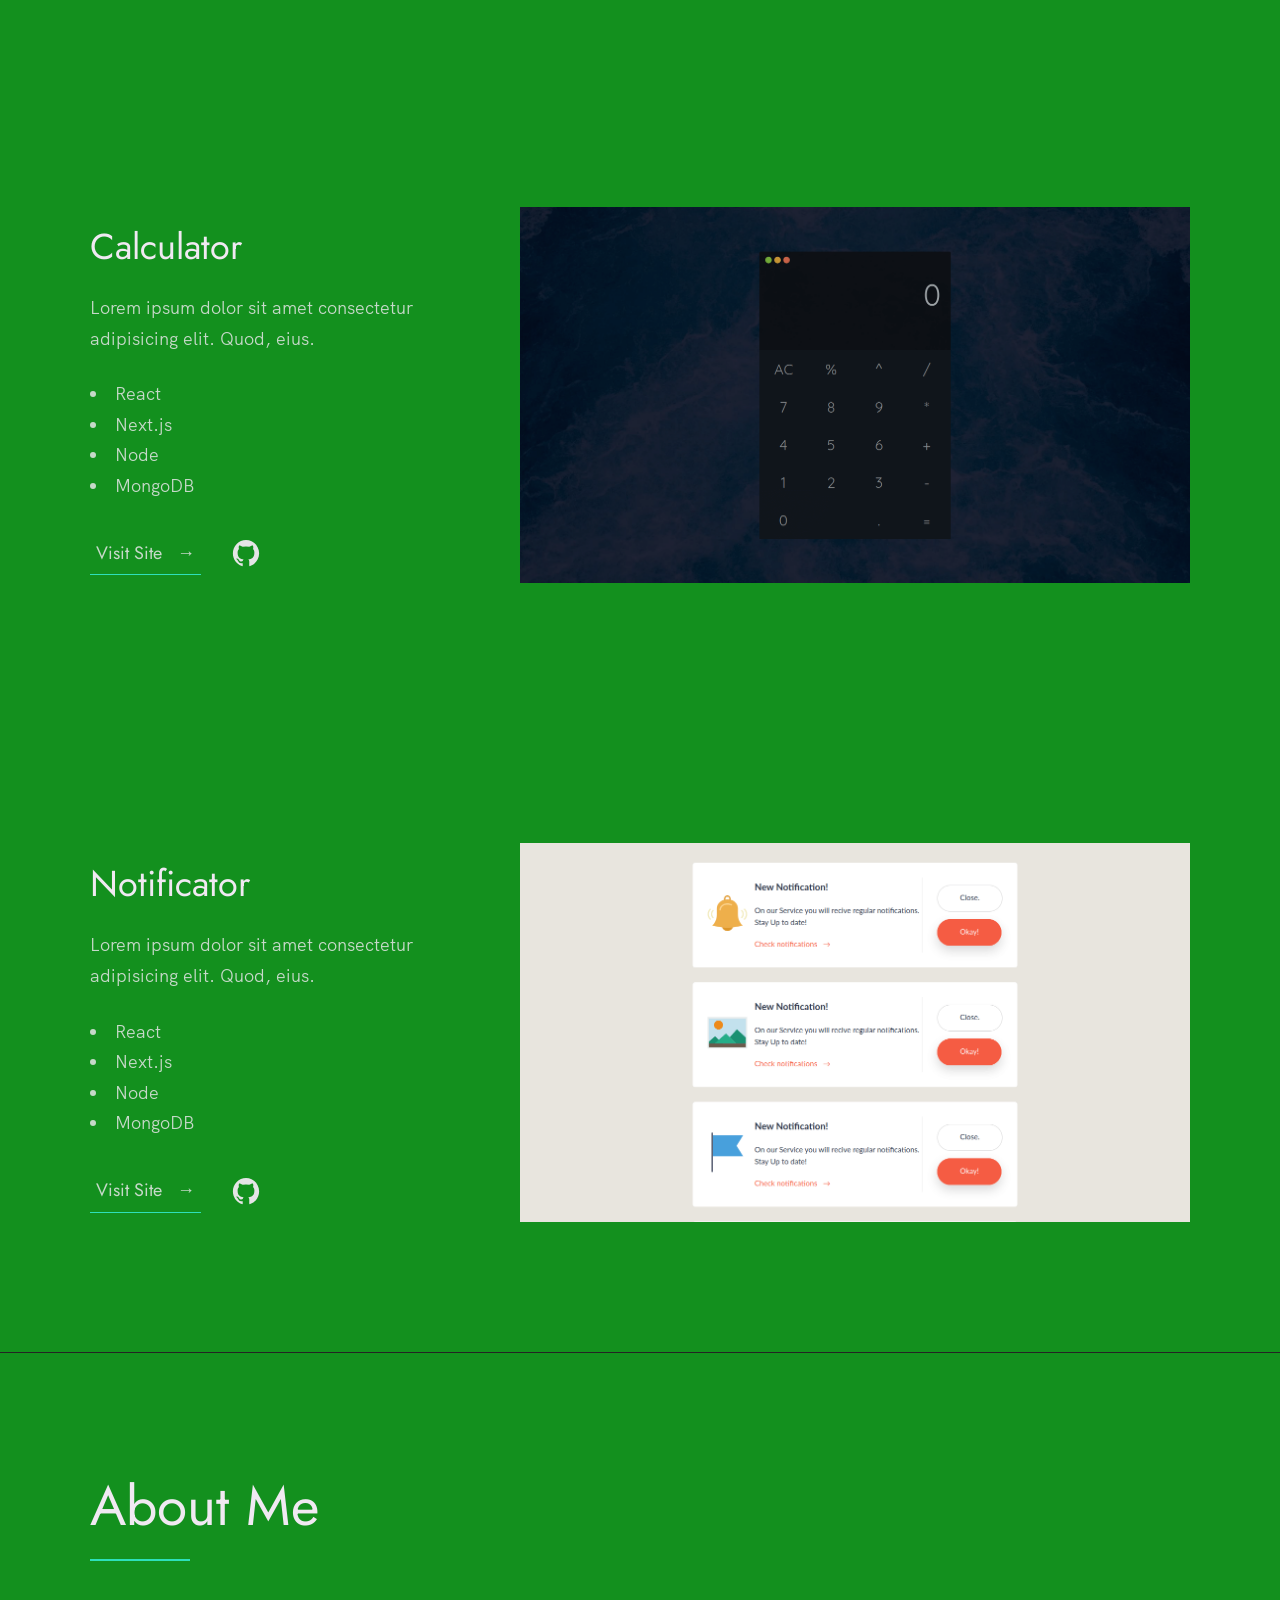
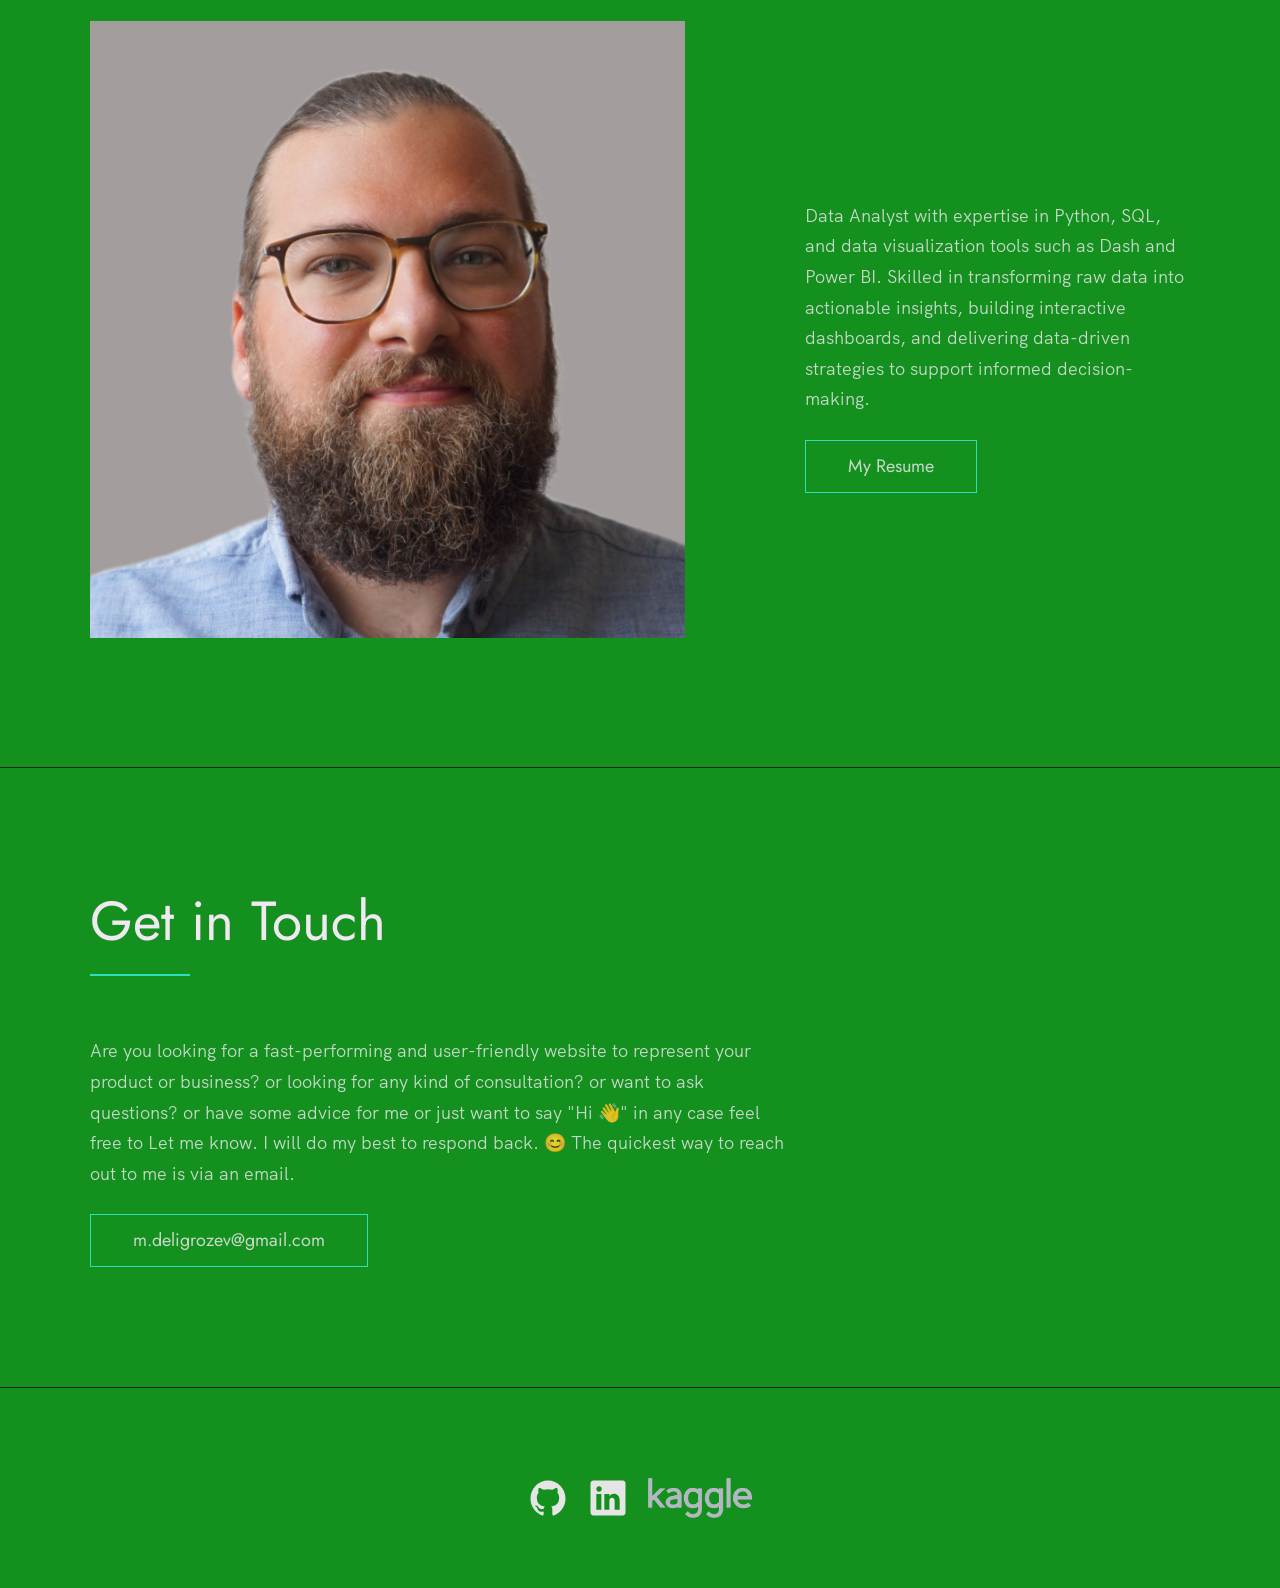
==== commit 69d454da: "colour" ====
--- a/index.html
+++ b/index.html
@@ -215,7 +215,7 @@
           me is via an email.
         </p>
         <!-- Replace the email with yours -->
-        <a href="m.deligrozev@gmail.com" class="btn">m.deligrozev@gmail.com</a>
+        <a href="mailto:m.deligrozev@gmail.com" class="btn">m.deligrozev@gmail.com</a>
       </div>
     </div>
   </section>
--- a/index.css
+++ b/index.css
@@ -0,0 +1,613 @@
+/* --------------------------------------- */
+/* ----- Basic Setup ----- */
+/* --------------------------------------- */
+
+@font-face {
+    font-family: 'Hk Grotesk';
+    font-style: normal;
+    font-weight: 400;
+    src: url('./fonts/HKGrotesk-Regular.woff') format('woff');
+}
+
+@font-face {
+    font-family: 'Jost';
+    font-style: normal;
+    font-weight: 400;
+    src: url('./fonts/Jost-Regular.ttf') format('woff');
+}
+
+* {
+    margin: 0;
+    padding: 0;
+    box-sizing: inherit;
+}
+
+:root {
+    --font-size-small: 1.8rem;
+    --font-size-normal: 2.2rem;
+    --font-size-medium: 2.8rem;
+    --font-size-medium-1: 3.6rem;
+    --font-size-large: 5.5rem;
+    --font-size-huge: 7.5rem;
+    --font-stack: 'Hk Grotesk', sans-serif;
+
+    --line-height-normal: 1.7;
+    --line-height-small: 1.2;
+
+    --black: #13901e;
+    --pink: #2ee0ba;
+    --white: #f0e9f2;
+    --white-1: #e5e5e6da;
+
+
+    --container-max-width: 1180px;
+    --container-normal-width: 800px;
+    --container-medium-width: 700px; 
+    --container-small-width: 500px;
+
+    --gutter-huge: 12rem;
+    --gutter-medium: 6rem;
+    --gutter-normal: 3rem;
+    --gutter-small-1: 2.5rem;
+    --gutter-small: 2rem;
+
+    --border-light: 1px solid rgb(36, 35, 35);
+}
+
+html {
+    font-size: 62.5%; /* (16/10)*100 = 62.5% => 1rem = 10px */
+    box-sizing: border-box;
+    scroll-behavior: smooth;
+}
+
+@media(max-width: 1000px) {
+    html {
+        font-size: 52%;
+    }
+}
+
+body {
+    font-size: var(--font-size-small);
+    font-family: var(--font-stack);
+    font-weight: 400;
+    color: var(--white-1);
+    line-height: var(--line-height-normal);
+    background: var(--black);
+    overflow-x: hidden;
+}
+
+.row {
+    max-width: var(--container-max-width);
+    margin: 0 auto;
+}
+
+@media(max-width: 1340px) {
+    .row {
+        max-width: 1100px;
+    }
+}
+
+@media(max-width: 1240px) {
+    .row {
+        padding: 0 var(--gutter-medium);
+    }
+}
+
+@media(max-width: 600px) {
+    .row {
+        padding: 0 var(--gutter-normal);
+    }
+}
+
+@media(max-width: 600px) {
+    .row {
+        padding: 0 var(--gutter-small);
+    }
+}
+
+section {
+    padding: var(--gutter-huge) 0;
+    border-bottom: var(--border-light);
+}
+
+img {
+    object-fit: contain;
+    max-width: 100%;
+}
+
+/* --------------------------------------- */
+/* ----- Headlines and Paragraphs ----- */
+/* --------------------------------------- */
+
+h1,
+h2,
+h3 {
+    font-family: 'Jost', sans-serif;
+    font-weight: 400;
+    line-height: var(--line-height-small);
+    color: var(--white);
+}
+
+.heading-primary {
+    line-height: 1;
+    font-size: var(--font-size-huge);
+    font-weight: 400;
+}
+
+@media(max-width: 900px) {
+    .heading-primary {
+        font-size: 6.5rem;
+    }
+}
+
+h2 {
+    font-size: var(--font-size-large);
+    margin-bottom: var(--gutter-medium);
+}
+
+h2::after {
+    content: '';
+    display: block;
+    height: 2px;
+    width: 10rem;
+    background: var(--pink);
+    margin: var(--gutter-small) 0;
+}
+
+h3 {
+    font-size: var(--font-size-medium-1);
+    margin-bottom: var(--gutter-small);
+}
+
+@media(max-width: 500px) {
+    .heading-primary {
+        font-size: var(--font-size-large);
+    }
+
+    h2 {
+        font-size: var(--font-size-medium-1);
+    }
+
+    h3 {
+        font-size: var(--font-size-medium);
+    }
+}
+
+p {
+    margin: var(--gutter-small-1) 0;
+}
+
+@media(max-width: 900px) {
+    p { 
+        max-width: var(--container-small-width);
+    }
+}
+
+/* --------------------------------------- */
+/* ----- Buttons and Links ----- */
+/* --------------------------------------- */
+
+a {
+    color: var(--white);
+    font-weight: 400;
+    font-family: 'Jost', sans-serif;
+    transition: all .2s;
+    outline: 2px solid transparent;
+}
+
+::-moz-focus-inner {
+    border: 0;
+}
+
+button:focus,
+a:focus {
+    outline: 2px solid var(--pink);
+}
+
+body:not(.user-is-tabbing) button:focus,
+body:not(.user-is-tabbing) a:focus {
+    outline: none;
+}
+
+.link:hover {
+    color: var(--pink);
+}
+
+.btn {
+    position: relative;
+    display: inline-block;
+    padding: 1rem 4.2rem;
+    text-decoration: none;
+    color: inherit;
+    border: 1px solid  var(--pink);
+    font-weight: 400;
+}
+
+.btn:focus {
+    outline: none;
+}
+
+.btn::after {
+    content: '';
+    display: block;
+    position: absolute;
+    top: 0;
+    left: 0;
+    right: 100%;
+    background: var(--white);
+    height: 100%;
+    z-index: -1;
+    transition: all 0.2s cubic-bezier(1, 0.68, 0.16, 0.9);
+}
+
+.btn:hover::after,
+.btn:focus::after {
+    right: 0;
+    background: var(--pink);
+}
+
+.btn--pink {
+    background: var(--pink);
+    transition: all 0.2s;
+}
+
+.btn--pink::after {
+    display: none;
+}
+
+.btn--pink:hover,
+.btn--pink:focus {
+    background: transparent;
+}
+
+.link__text {
+    position: relative;
+    display: inline-block;
+    padding: .6rem;
+    color: inherit;
+    text-decoration: none;
+    border-bottom: 1px solid var(--pink);
+}
+
+.link__text::after {
+    content: '';
+    display: block;
+    position: absolute;
+    top: 0;
+    left: 0;
+    right: 100%;
+    background: var(--white);
+    height: 100%;
+    z-index: -1;
+    transition: all 0.2s cubic-bezier(1, 0.68, 0.16, 0.9);
+}
+
+.link__text:focus {
+    outline: none;
+}
+
+.link__text:hover::after,
+.link__text:focus:after {
+    right: 0;
+    background: var(--pink);
+}
+
+.link__text span {
+    padding-left: 1rem;
+    font-family: sans-serif;
+}
+
+/* ----- Back to Top ----- */
+
+.back-to-top {
+    position: fixed;
+    bottom: 4rem;
+    right: 4rem;
+    display: flex;
+    justify-content: center;
+    align-items: center;
+    height: 5.5rem;
+    width: 5.5rem;
+    background-color: var(--pink);
+    border-radius: 50%;
+    z-index: 10;
+    visibility: hidden;
+    transition: all .4s;
+}
+
+.back-to-top__image {
+    height: 70%;
+}
+
+@media(max-width: 900px) {
+    .back-to-top {
+        right: 2rem;
+    }
+}
+
+@media(max-width: 500px) {
+    .back-to-top {
+        right: 1rem;
+    }
+}
+
+/* --------------------------------------- */
+/* ----- Navigation ----- */
+/* --------------------------------------- */
+
+.nav {
+    display: flex;
+    justify-content: flex-end;
+    padding: var(--gutter-normal) 0;
+}
+
+.nav__items {
+    display: flex;
+    list-style: none;
+}
+
+.nav__item:not(:last-child) {
+    margin-right: var(--gutter-medium);
+}
+
+@media(max-width: 500px) {
+    .nav {
+        justify-content: center;
+    }
+}
+
+@media(max-width: 400px) {
+    .nav__item:not(:last-child) {
+        margin-right: var(--gutter-normal);
+    }
+}
+
+@media(max-width: 300px) {
+    .nav {
+        font-size: var(--font-size-small);
+    }
+}
+
+.nav__link {
+    position: relative;
+    display: inline-block;
+    padding: 1rem 0;
+    text-decoration: none;
+    color: inherit;
+    transition: all .2s;
+}
+
+.nav__link::after {
+    content: '';
+    position: absolute;
+    bottom: 0;
+    left: 0;
+    right: 100%;
+    display: inline-block;
+    height: 1rem;
+    background: var(--white);
+    transition: all 0.25s cubic-bezier(1, 0.68, 0.16, 0.9);
+}
+
+.nav__link:hover {
+    color: var(--pink);
+}
+
+.nav__link:hover::after {
+    right: 0;
+    height: 2px;
+    background: var(--pink);
+}
+
+/* --------------------------------------- */
+/* ----- Header ----- */
+/* --------------------------------------- */
+
+.header {
+    background: linear-gradient(rgba(0,0,0, .1), rgba(0,0,0, .4)), 
+        url('./images/header.jpg');
+    height: 100vh;
+    background-size: cover;
+    background-position: center;
+    background-attachment: fixed;
+    font-size: var(--font-size-normal);
+}
+
+.header__text {
+    position: absolute;
+    top: 50%;
+    transform: translateY(-50%);
+}
+
+.header__text p {
+    margin: 1.5rem 0 3.5rem;
+    max-width: var(--container-medium-width);
+    font-family: 'Jost', sans-serif;
+    font-size: var(--font-size-medium);
+}
+
+@media(max-width: 500px) {
+    .header {
+        text-align: center;
+    }
+
+    .header__text p {
+        transform: scale(.8);
+    }
+}
+
+/* --------------------------------------- */
+/* ----- Work ----- */
+/* --------------------------------------- */
+
+.work__box {
+    display: flex;
+    align-items: center;
+}
+
+@media(max-width: 900px) {
+    .work__box {
+        align-items: initial;
+        flex-direction: column-reverse;
+    }
+}
+
+.work__box:not(:last-child) {
+    margin-bottom: 25rem;
+}
+
+@media(max-width: 500px) {
+    .work__box:not(:last-child) {
+        margin-bottom: 20rem;
+    }
+}
+
+.work__links {
+    display: flex;
+    align-items: center;
+}
+
+.work__text {
+    flex: 0 0 30%;
+}
+
+.work__list {
+    /* list-style-type: square; */
+    list-style-position: inside;
+    margin-bottom: var(--gutter-normal);
+}
+
+.work__code {
+    display: block;
+    height: 3rem;
+    margin-left: var(--gutter-normal);
+    transition: all .3s;
+}
+
+.work__code:hover {
+    transform: scale(1.2);
+}
+
+.work__image-box {
+    margin-bottom: var(--gutter-normal);
+}
+
+@media(min-width: 901px) {
+    .work__image-box {
+        flex: 1;
+        margin: 0 0 0 10rem;
+    }
+}
+
+@media(max-width: 900px) {
+    .work__code {
+        height: 4rem;
+    }
+}
+
+/* --------------------------------------- */
+/* ----- Clients ----- */
+/* --------------------------------------- */
+
+.client__logos {
+    display: flex;
+    justify-content: space-between;
+    filter: invert(100%) grayscale(100%) opacity(.8);
+}
+
+.client__logo {
+    height: 6.5rem;
+    max-width: 18rem;
+}
+
+@media(max-width: 1240px) {
+    .client__logos {
+        overflow-x: scroll;
+        padding: var(--gutter-normal);
+    }
+
+    .client__logo:not(:last-of-type) {
+        margin-right: var(--gutter-medium);
+    }
+}
+
+/* --------------------------------------- */
+/* ----- About ----- */
+/* --------------------------------------- */
+
+.about__content {
+    display: flex;
+    flex-direction: row-reverse;
+    align-items: center;
+}
+
+@media(max-width: 900px) {
+    .about__content {
+        flex-direction: column-reverse;
+        align-items: initial;
+    }
+}
+
+.about__photo-container {
+    margin-bottom: var(--gutter-normal);
+}
+
+@media(min-width: 901px) {
+    .about__text {
+        flex: 0 0 35%;
+    }
+    
+    .about__photo-container {
+        flex: 1;
+        margin: 0 var(--gutter-huge) 0 0;
+    }
+}
+
+/* --------------------------------------- */
+/* ----- Contact ----- */
+/* --------------------------------------- */
+
+.contact__info {
+    max-width: var(--container-medium-width);
+}
+
+/* --------------------------------------- */
+/* ----- Footer ----- */
+/* --------------------------------------- */
+
+.footer {
+    text-align: center;
+    padding: var(--gutter-medium) 0 var(--gutter-normal);
+}
+
+.footer__social-links {
+    display: flex;
+    justify-content: center;
+    padding: var(--gutter-normal) 0;
+    list-style: none;
+}
+
+.footer__social-link-item:not(:last-of-type) {
+    margin-right: var(--gutter-small);
+}
+
+.footer__social-image {
+    height: 4rem;
+}
+
+.footer__github-buttons {
+    display: flex;
+    justify-content: center;
+}
+
+.footer__github-buttons iframe {
+    height: 2.5rem;
+    width: 84px;
+    transform: translateY(3px);
+}
+
+@media(max-width: 500px) {
+    .footer {
+        padding: var(--gutter-medium) 0;
+    } 
+}
